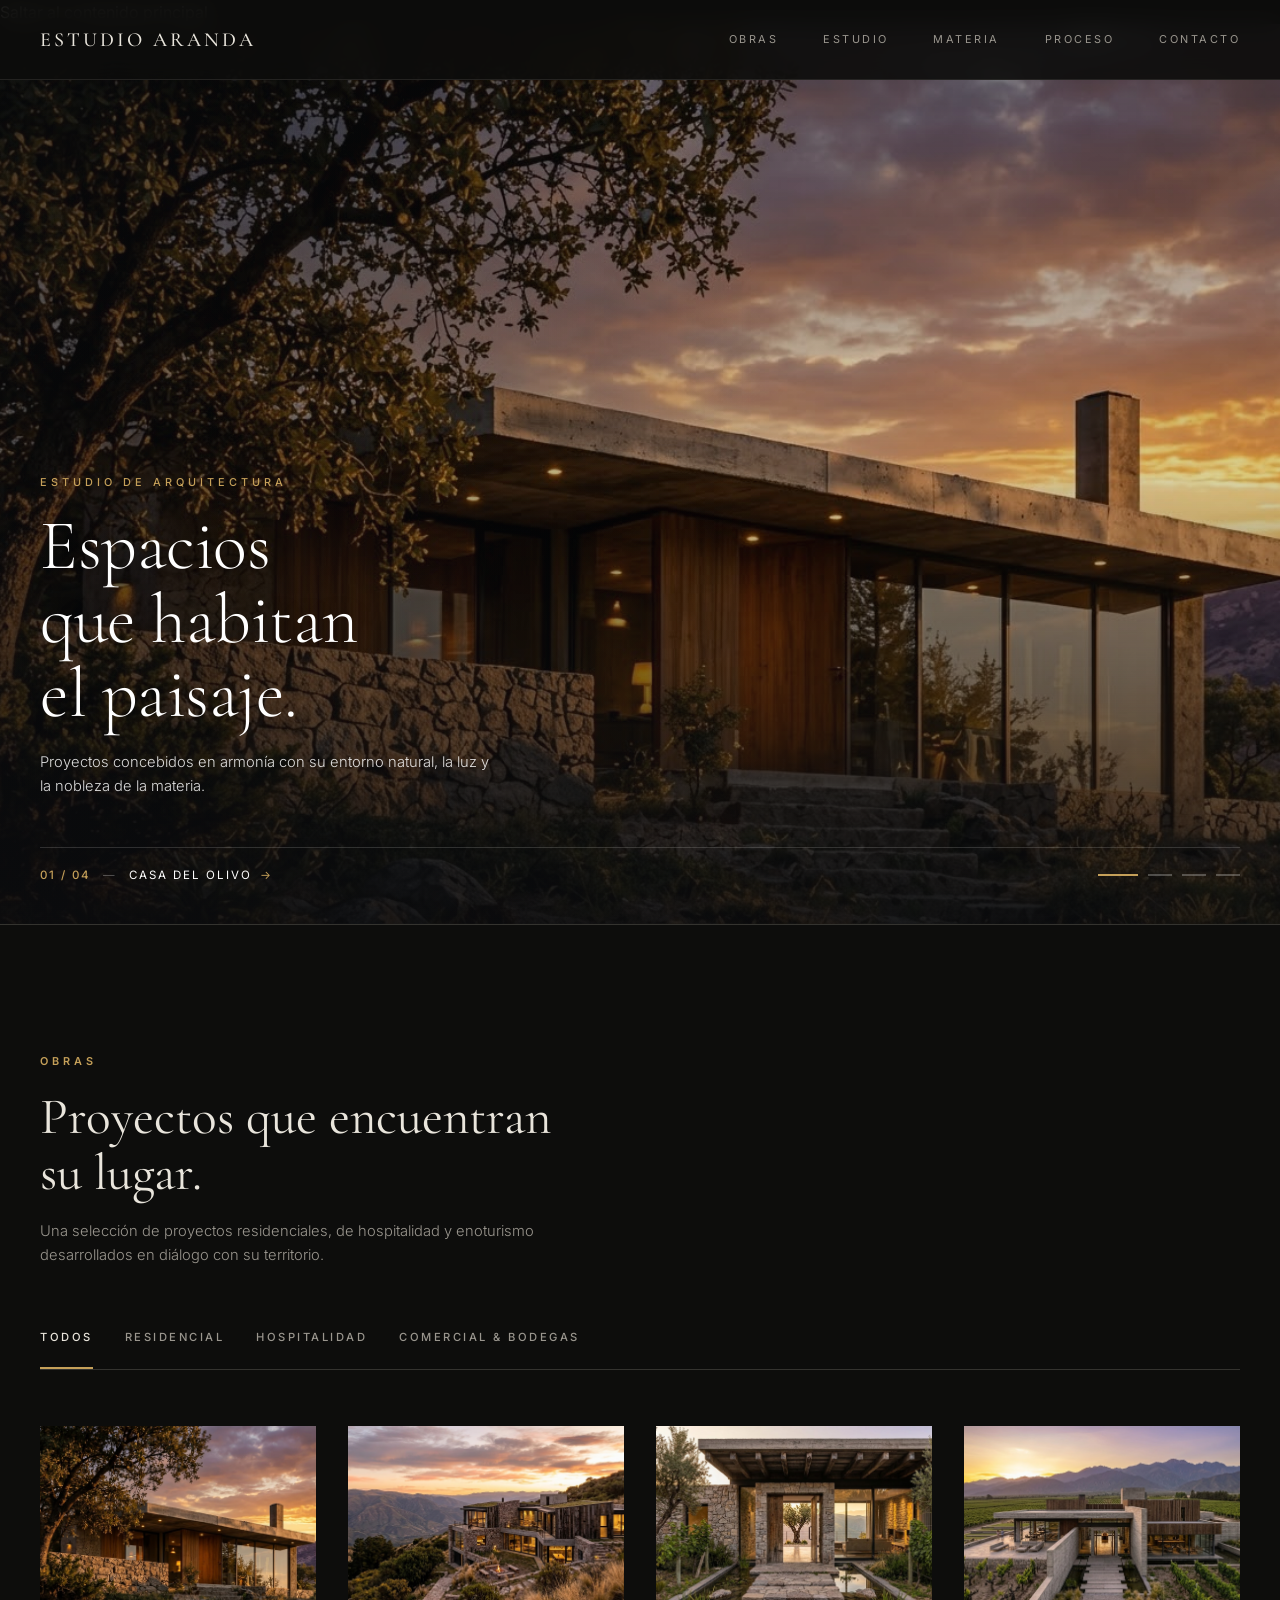
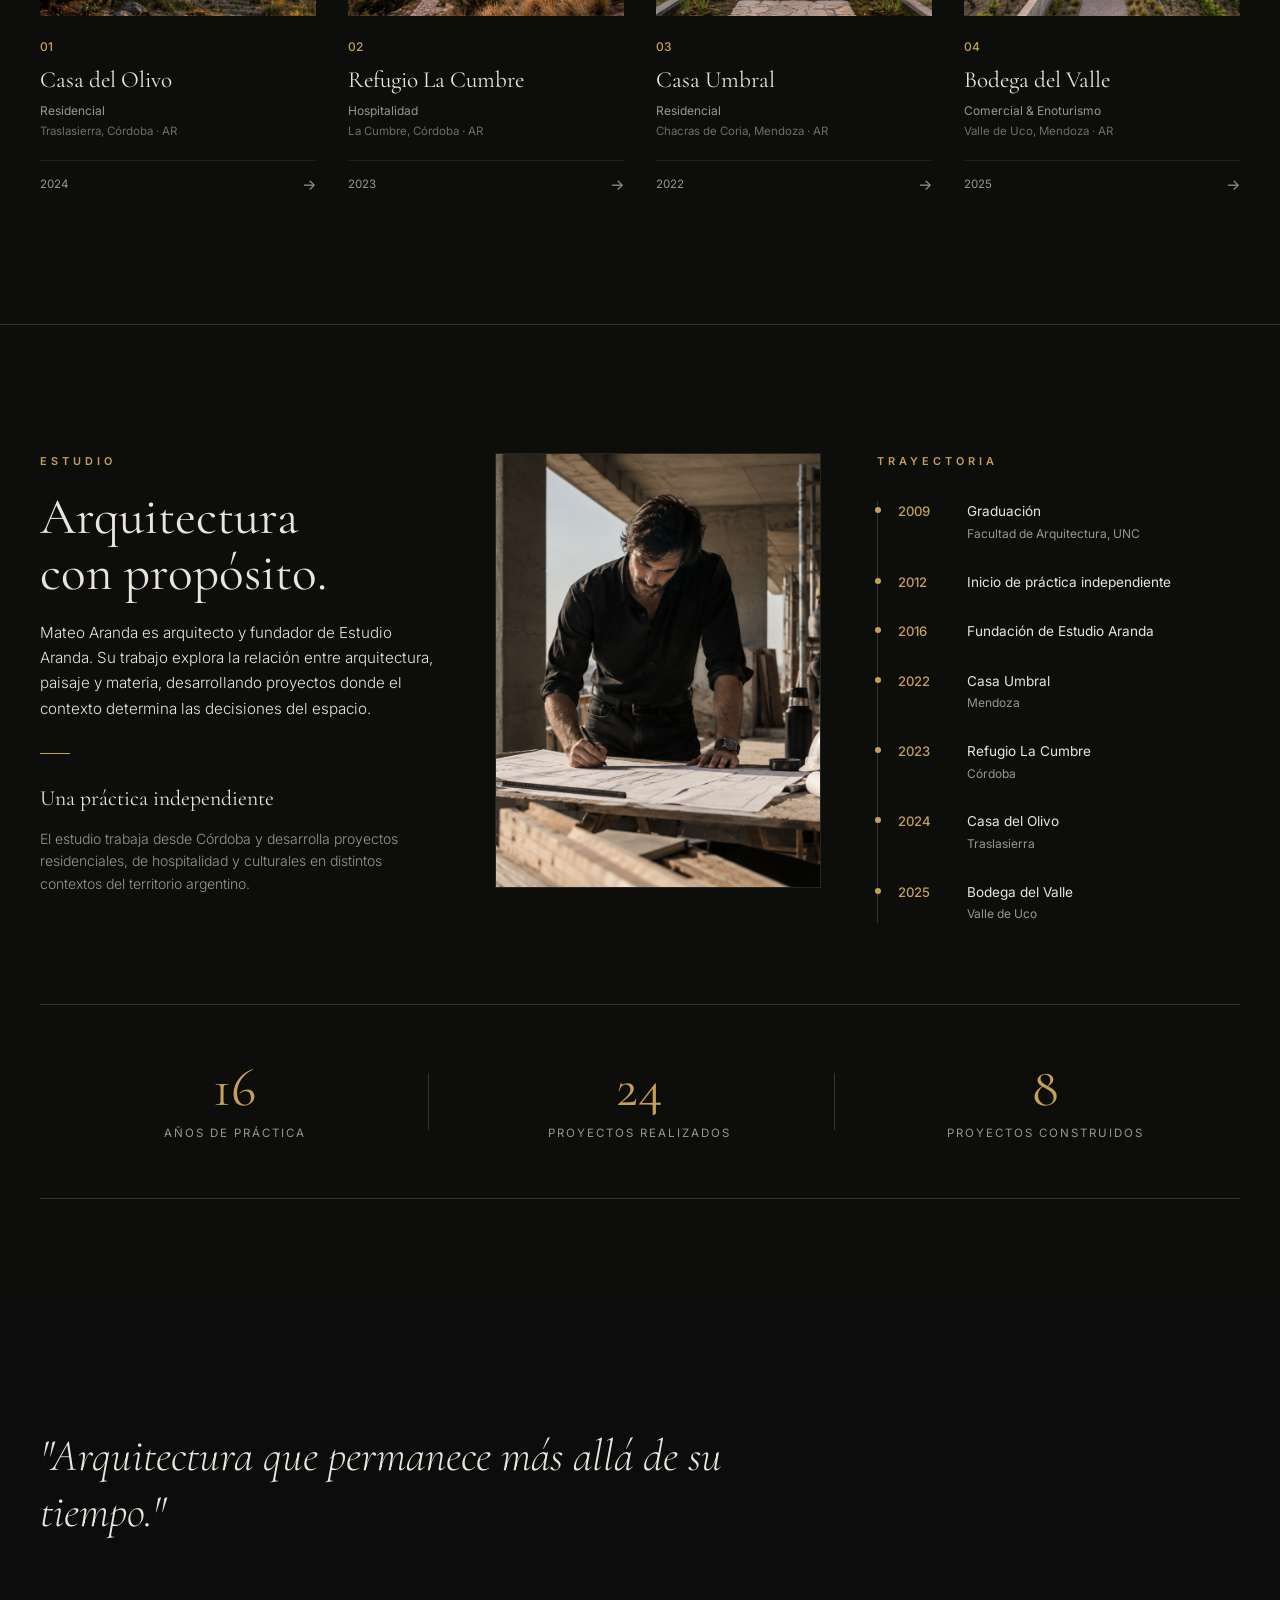
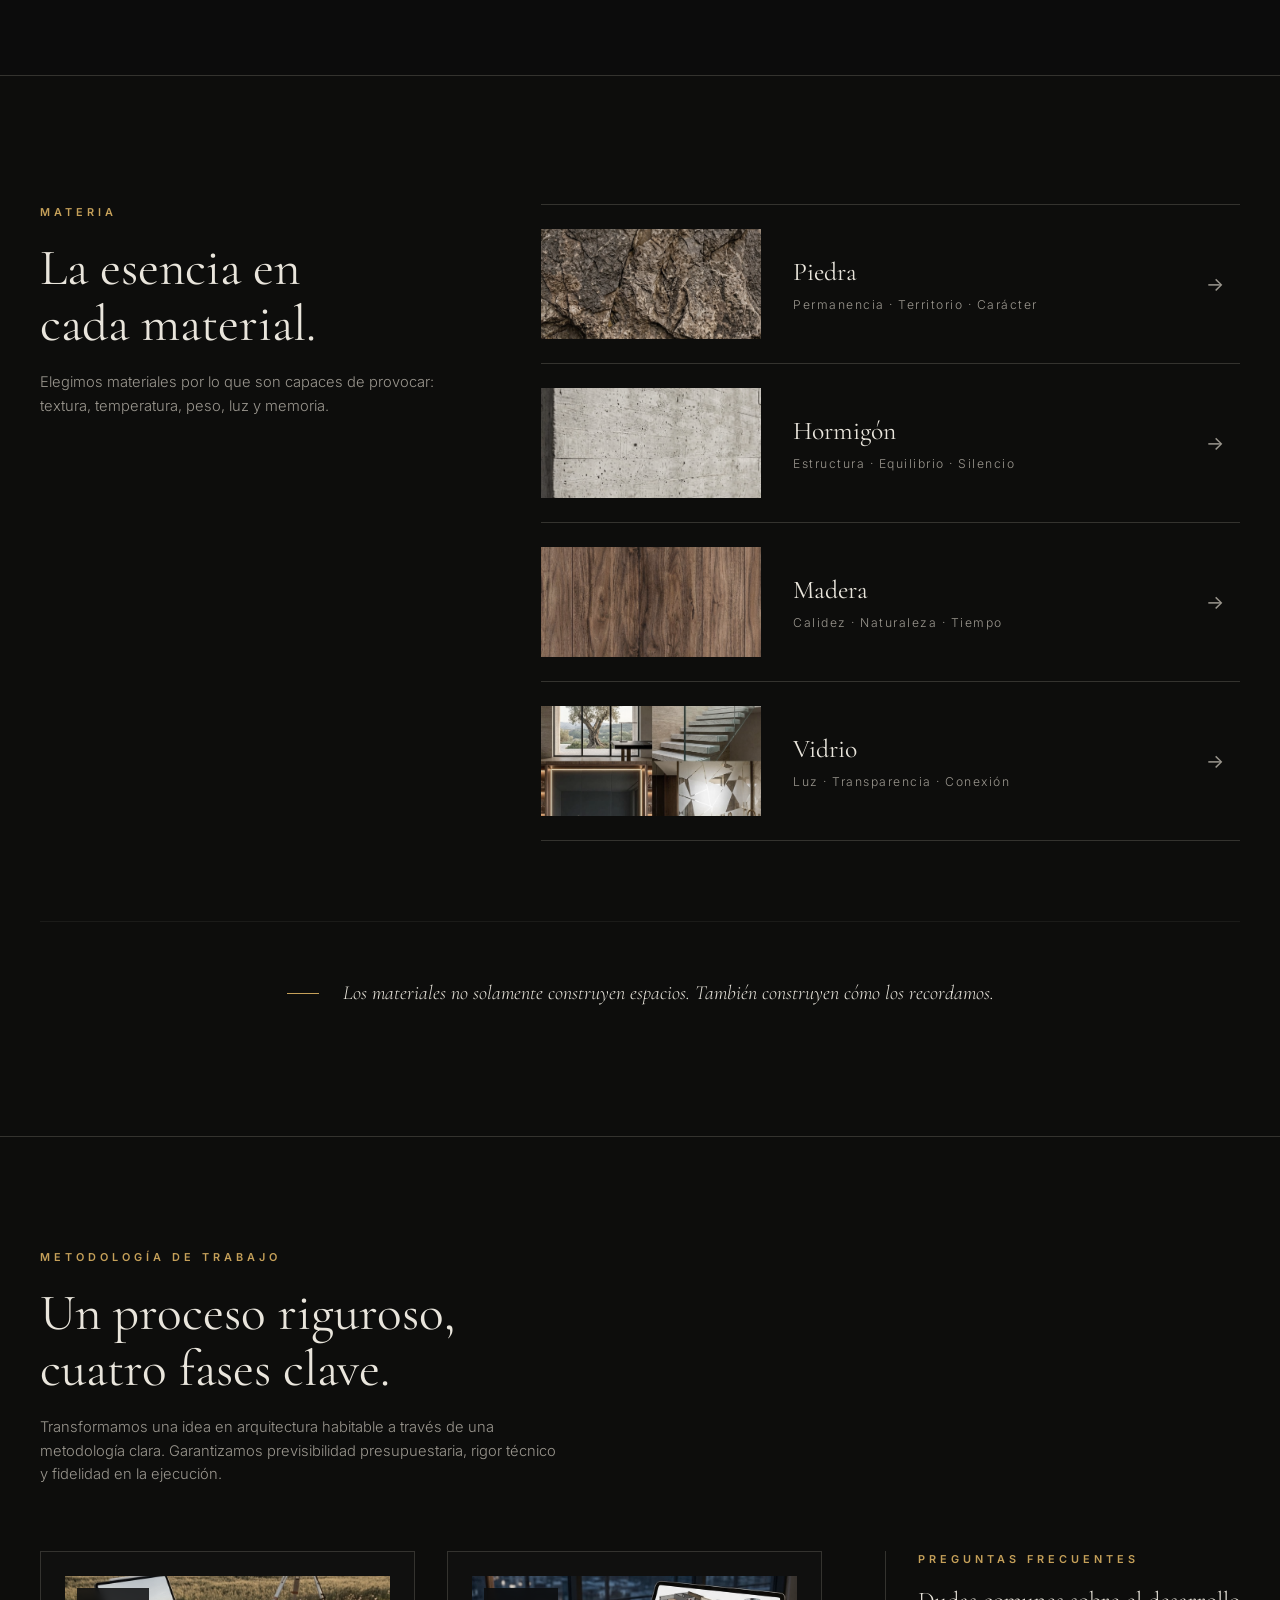
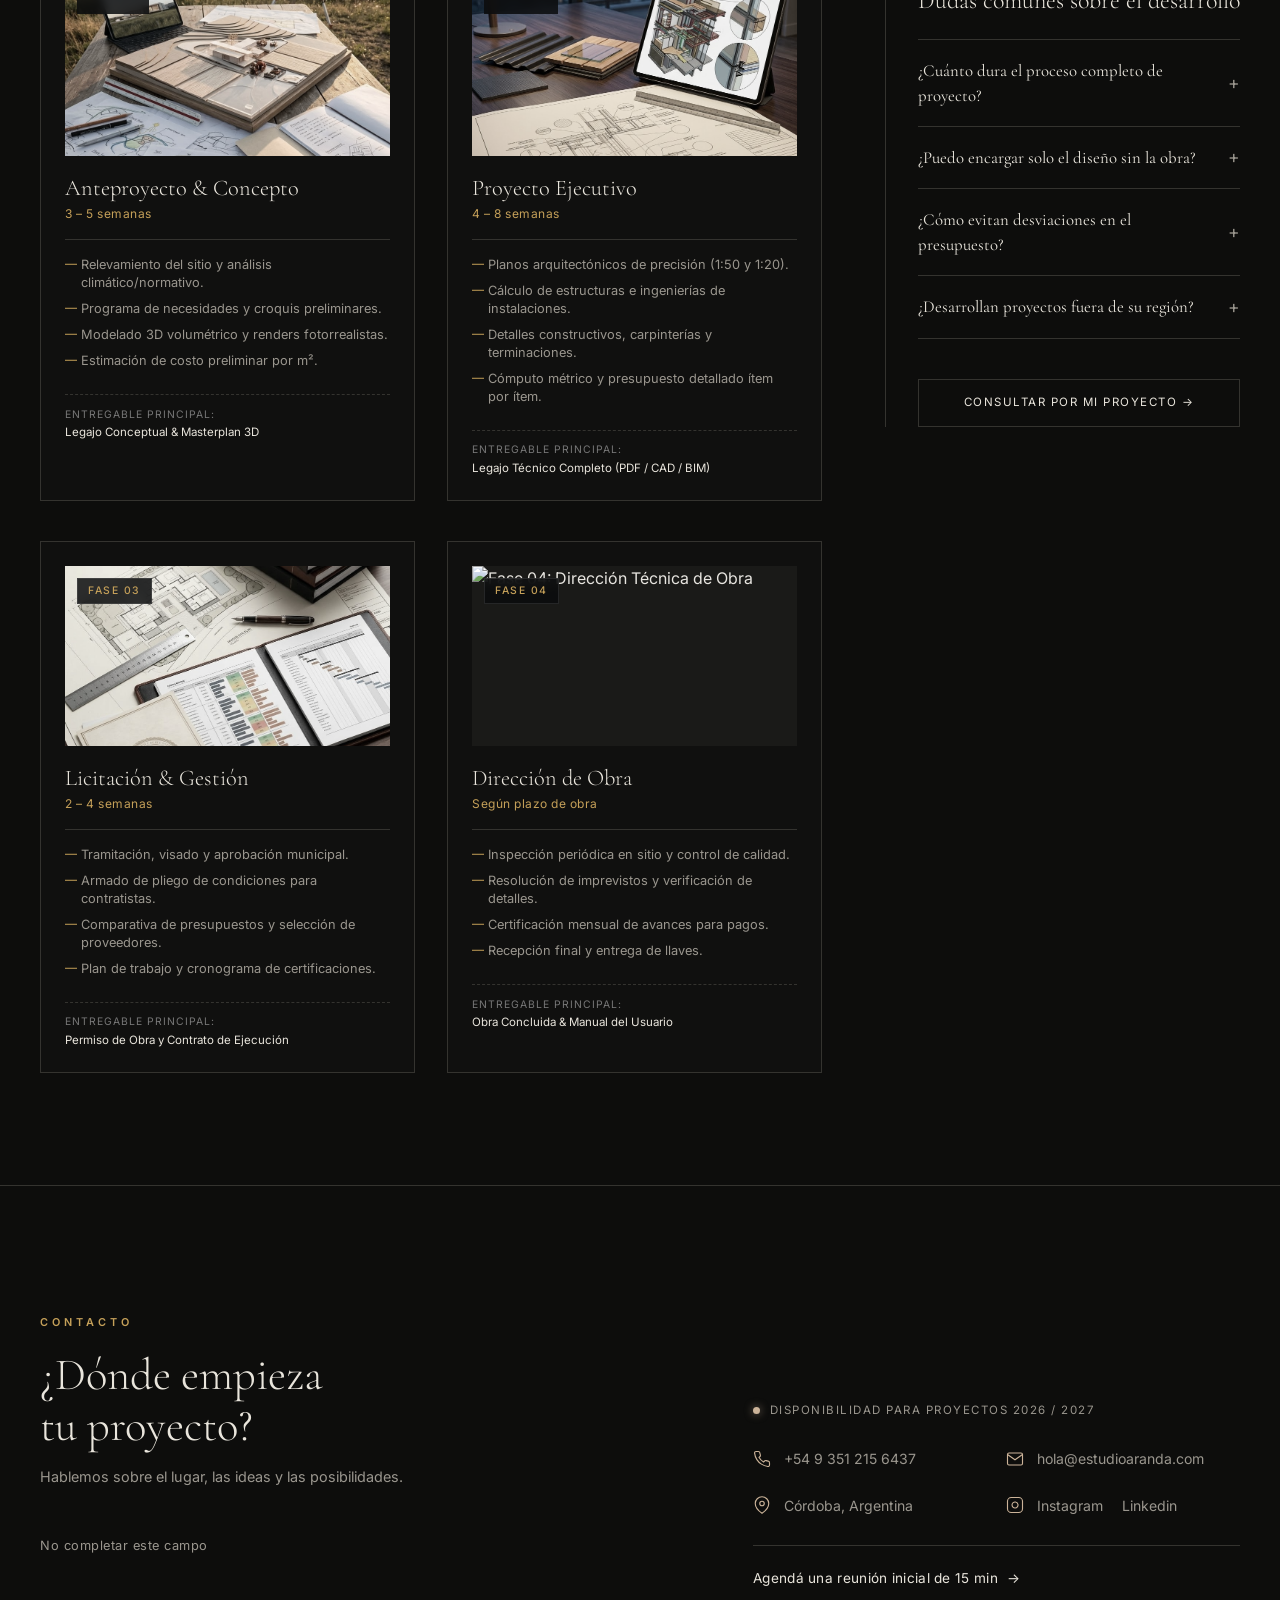
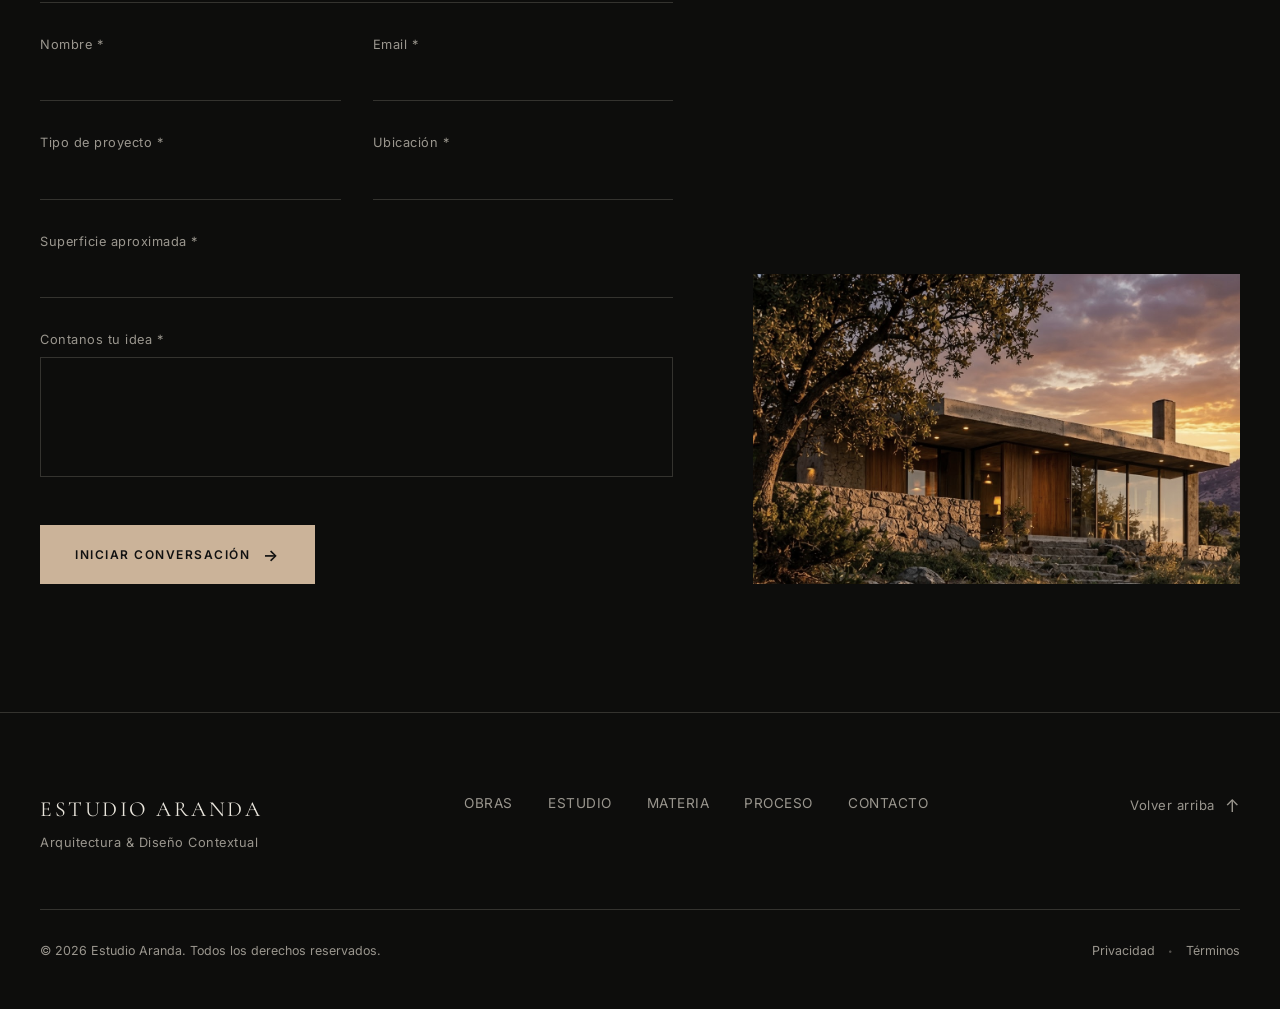
==== index.html @ 6d61b5f0 "Mejora completa y paginas nuevas" ====
<!DOCTYPE html>
<html lang="es-AR">
<head>
  <meta charset="UTF-8">
  <meta name="viewport" content="width=device-width, initial-scale=1.0, viewport-fit=cover">
  <meta name="description" content="Estudio Aranda es un estudio de arquitectura de Córdoba, Argentina, especializado en proyectos residenciales, hospitalidad y enoturismo integrados al paisaje, la luz y la materia.">
  <meta name="robots" content="index, follow, max-image-preview:large, max-snippet:-1, max-video-preview:-1">
  <meta name="author" content="Estudio Aranda">
  <meta name="theme-color" content="#0D0D0C">
  <meta name="referrer" content="strict-origin-when-cross-origin">
  <link rel="canonical" href="https://arquitectoaranda.netlify.app/">

  <title>Estudio Aranda | Arquitectura en Córdoba, Argentina</title>

  <meta property="og:type" content="website">
  <meta property="og:locale" content="es_AR">
  <meta property="og:site_name" content="Estudio Aranda">
  <meta property="og:title" content="Estudio Aranda | Arquitectura en Córdoba, Argentina">
  <meta property="og:description" content="Arquitectura residencial, hospitalidad y enoturismo en diálogo con el paisaje, la luz y la materia.">
  <meta property="og:url" content="https://arquitectoaranda.netlify.app/">
  <meta property="og:image" content="https://arquitectoaranda.netlify.app/img/casa%20olivo/casa%20del%20olivo.jpg">
  <meta property="og:image:alt" content="Casa del Olivo, proyecto residencial de Estudio Aranda en Traslasierra, Córdoba">

  <meta name="twitter:card" content="summary_large_image">
  <meta name="twitter:title" content="Estudio Aranda | Arquitectura en Córdoba, Argentina">
  <meta name="twitter:description" content="Arquitectura residencial, hospitalidad y enoturismo en diálogo con el paisaje, la luz y la materia.">
  <meta name="twitter:image" content="https://arquitectoaranda.netlify.app/img/casa%20olivo/casa%20del%20olivo.jpg">

  <link rel="icon" href="data:image/svg+xml,%3Csvg xmlns='http://www.w3.org/2000/svg' viewBox='0 0 100 100'%3E%3Crect width='100' height='100' fill='%230D0D0C'/%3E%3Ctext x='50' y='67' text-anchor='middle' font-family='Georgia,serif' font-size='52' fill='%23E9E5DC'%3EA%3C/text%3E%3C/svg%3E">
  
  <link rel="preload" as="image" href="img/casa%20olivo/casa%20del%20olivo.jpg" fetchpriority="high">

  <link rel="preconnect" href="https://images.unsplash.com">

  <!-- Google Fonts -->
  <link rel="preconnect" href="https://fonts.googleapis.com">
  <link rel="preconnect" href="https://fonts.gstatic.com" crossorigin>
  <link href="https://fonts.googleapis.com/css2?family=Cormorant+Garamond:ital,wght@0,300;0,400;0,500;0,600;1,400&family=Inter:wght@300;400;500;600&display=swap" rel="stylesheet">
  
  <!-- Estilos CSS -->
  <link rel="stylesheet" href="style.css">

  <script type="application/ld+json">
  {
    "@context": "https://schema.org",
    "@type": "ProfessionalService",
    "name": "Estudio Aranda",
    "url": "https://arquitectoaranda.netlify.app/",
    "description": "Estudio de arquitectura de Córdoba, Argentina, especializado en proyectos residenciales, hospitalidad y enoturismo en diálogo con el paisaje.",
    "telephone": "+54 9 351 215 6437",
    "email": "hola@estudioaranda.com",
    "address": {"@type": "PostalAddress", "addressLocality": "Córdoba", "addressCountry": "AR"},
    "founder": {"@type": "Person", "name": "Mateo Aranda", "jobTitle": "Arquitecto"},
    "sameAs": ["https://instagram.com", "https://linkedin.com"]
  }
  </script>
</head>
<body>
  <a class="skip-link" href="#contenido-principal">Saltar al contenido principal</a>

  <!-- Overlay / Telón para cerrar al hacer clic afuera -->
  <div class="nav-overlay" id="nav-overlay" aria-hidden="true"></div>

  <!-- ==========================================
       1. HEADER / NAVBAR PRINCIPAL
  =========================================== -->
  <header class="header">
    <div class="container header-container">
      
      <!-- Marca / Logo -->
      <a href="index.html" class="brand-logo" aria-label="Estudio Aranda - Inicio">
        <span class="logo-title">ESTUDIO ARANDA</span>
      </a>

      <!-- Navegación Principal (Desktop y Mobile) -->
      <nav class="nav-menu" id="nav-menu" aria-label="Navegación principal">
        <a href="#obras" class="nav-link">OBRAS</a>
        <a href="#estudio" class="nav-link">ESTUDIO</a>
        <a href="#materia" class="nav-link">MATERIA</a>
        <a href="#proceso" class="nav-link">PROCESO</a>
        <a href="#contacto" class="nav-link">CONTACTO</a>
      </nav>

      <!-- Botón Hamburguesa Animado -->
      <button type="button" class="mobile-toggle" id="mobile-toggle" aria-label="Abrir menú de navegación" aria-controls="nav-menu" aria-expanded="false">
        <span class="hamburger-line"></span>
        <span class="hamburger-line"></span>
      </button>

    </div>
  </header>

  <main id="contenido-principal">
  <!-- ==========================================
       2. HERO SECTION (EDITORIAL FULLSCREEN)
  =========================================== -->
  <section class="hero" id="hero" aria-labelledby="hero-title">
    <!-- Slider de Imágenes de Fondo -->
    <div class="hero-slides">
      <div class="hero-slide active" role="img" aria-label="Casa del Olivo, proyecto residencial en Traslasierra, Córdoba" style="background-image: url('img/casa olivo/casa del olivo.jpg');" data-project="CASA DEL OLIVO" data-num="01 / 04" data-link="casa-del-olivo.html"></div>
      <div class="hero-slide" role="img" aria-label="Refugio La Cumbre, proyecto de hospitalidad en Córdoba" style="background-image: url('img/refugio la cumbre.jpg');" data-project="REFUGIO LA CUMBRE" data-num="02 / 04" data-link="refugio-la-cumbre.html"></div>
      <div class="hero-slide" role="img" aria-label="Casa Umbral, proyecto residencial en Mendoza" style="background-image: url('img/casa umbral.jpg');" data-project="CASA UMBRAL" data-num="03 / 04" data-link="casa-umbral.html"></div>
      <div class="hero-slide" role="img" aria-label="Bodega del Valle, proyecto de enoturismo en Valle de Uco, Mendoza" style="background-image: url('img/bodega del valle.jpg');" data-project="BODEGA DEL VALLE" data-num="04 / 04" data-link="bodega-del-valle.html"></div>
    </div>

    <!-- Overlay gradiente cinematográfico -->
    <div class="hero-bg-overlay"></div>
    
    <div class="container hero-container">
      <!-- Bloque Central: Titular y Descripción -->
      <div class="hero-content">
        <span class="hero-tag">ESTUDIO DE ARQUITECTURA</span>
        
        <h1 class="hero-title" id="hero-title">
          Espacios<br>
          que habitan<br>
          el paisaje.
        </h1>
        
        <p class="hero-description">
          Proyectos concebidos en armonía con su entorno natural, la luz y la nobleza de la materia.
        </p>
      </div>

      <!-- Pie del Hero: Ficha viva del proyecto en pantalla + Indicadores -->
      <div class="hero-footer">
        <div class="hero-project-info" aria-live="polite">
          <span class="hero-project-counter" id="hero-slide-num">01 / 04</span>
          <span class="hero-project-divider">&mdash;</span>
          <a href="casa-del-olivo.html" class="hero-project-title" id="hero-slide-name">
            <span>CASA DEL OLIVO</span>
            <span class="hero-project-arrow">&rarr;</span>
          </a>
        </div>

        <!-- Indicadores interactivos (Puntos navegables) -->
        <div class="hero-dots" id="hero-dots">
          <button type="button" class="hero-dot active" aria-label="Ver proyecto 1" aria-pressed="true"></button>
          <button type="button" class="hero-dot" aria-label="Ver proyecto 2" aria-pressed="false"></button>
          <button type="button" class="hero-dot" aria-label="Ver proyecto 3" aria-pressed="false"></button>
          <button type="button" class="hero-dot" aria-label="Ver proyecto 4" aria-pressed="false"></button>
        </div>
      </div>
    </div>
  </section>

  <!-- ==========================================
       3. SECCIÓN OBRAS / PORTFOLIO
  =========================================== -->
  <section class="obras" id="obras" aria-labelledby="obras-title">
    <div class="container">
      
      <!-- Cabecera de la Sección -->
      <div class="obras-header reveal">
        <span class="section-tag">OBRAS</span>
        <h2 class="section-title" id="obras-title">
          Proyectos que encuentran<br>
          su lugar.
        </h2>
        <p class="section-desc">
          Una selección de proyectos residenciales, de hospitalidad y enoturismo desarrollados en diálogo con su territorio.
        </p>
      </div>

      <!-- Barra de Filtros Interactiva -->
      <div class="obras-filters reveal delay-1" role="group" aria-label="Filtrar proyectos por categoría">
        <button class="filter-btn active" data-filter="all">TODOS</button>
        <button class="filter-btn" data-filter="residencial">RESIDENCIAL</button>
        <button class="filter-btn" data-filter="hospitalidad">HOSPITALIDAD</button>
        <button class="filter-btn" data-filter="comercial">COMERCIAL & BODEGAS</button>
      </div>

      <!-- Grilla de Tarjetas de Proyectos -->
      <div class="obras-grid" id="obras-grid">
        
        <!-- Proyecto 01 -->
        <article class="obra-card reveal" data-category="residencial">
          <a href="casa-del-olivo.html" class="obra-card-inner" aria-label="Ver proyecto Casa del Olivo">
            <div class="obra-img-wrapper">
              <img src="img/casa olivo/casa del olivo.jpg" alt="Casa del Olivo, vivienda unifamiliar en Traslasierra, Córdoba" class="obra-img" loading="lazy" decoding="async">
            </div>
            <div class="obra-content">
              <span class="obra-num">01</span>
              <h3 class="obra-title">Casa del Olivo</h3>
              <p class="obra-type">Residencial</p>
              <p class="obra-location">Traslasierra, Córdoba · AR</p>
              <div class="obra-footer">
                <span class="obra-year">2024</span>
                <span class="obra-arrow">&rarr;</span>
              </div>
            </div>
          </a>
        </article>

        <!-- Proyecto 02 -->
        <article class="obra-card reveal delay-1" data-category="hospitalidad">
          <a href="refugio-la-cumbre.html" class="obra-card-inner" aria-label="Ver proyecto Refugio La Cumbre">
            <div class="obra-img-wrapper">
              <img src="img/refugio la cumbre.jpg" alt="Refugio La Cumbre, proyecto de hospitalidad en Córdoba" class="obra-img" loading="lazy" decoding="async">
            </div>
            <div class="obra-content">
              <span class="obra-num">02</span>
              <h3 class="obra-title">Refugio La Cumbre</h3>
              <p class="obra-type">Hospitalidad</p>
              <p class="obra-location">La Cumbre, Córdoba · AR</p>
              <div class="obra-footer">
                <span class="obra-year">2023</span>
                <span class="obra-arrow">&rarr;</span>
              </div>
            </div>
          </a>
        </article>

        <!-- Proyecto 03 -->
        <article class="obra-card reveal delay-2" data-category="residencial">
          <a href="casa-umbral.html" class="obra-card-inner" aria-label="Ver proyecto Casa Umbral">
            <div class="obra-img-wrapper">
              <img src="img/casa umbral.jpg" alt="Casa Umbral, vivienda residencial en Chacras de Coria, Mendoza" class="obra-img" loading="lazy" decoding="async">
            </div>
            <div class="obra-content">
              <span class="obra-num">03</span>
              <h3 class="obra-title">Casa Umbral</h3>
              <p class="obra-type">Residencial</p>
              <p class="obra-location">Chacras de Coria, Mendoza · AR</p>
              <div class="obra-footer">
                <span class="obra-year">2022</span>
                <span class="obra-arrow">&rarr;</span>
              </div>
            </div>
          </a>
        </article>

        <!-- Proyecto 04 -->
        <article class="obra-card reveal delay-3" data-category="comercial">
          <a href="bodega-del-valle.html" class="obra-card-inner" aria-label="Ver proyecto Bodega del Valle">
            <div class="obra-img-wrapper">
              <img src="img/bodega del valle.jpg" alt="Bodega del Valle, proyecto de enoturismo en Valle de Uco, Mendoza" class="obra-img" loading="lazy" decoding="async">
            </div>
            <div class="obra-content">
              <span class="obra-num">04</span>
              <h3 class="obra-title">Bodega del Valle</h3>
              <p class="obra-type">Comercial & Enoturismo</p>
              <p class="obra-location">Valle de Uco, Mendoza · AR</p>
              <div class="obra-footer">
                <span class="obra-year">2025</span>
                <span class="obra-arrow">&rarr;</span>
              </div>
            </div>
          </a>
        </article>

      </div>
    </div>
  </section>
  <!-- ==========================================
       4. SECCIÓN ESTUDIO / TRAYECTORIA
  =========================================== -->
  <section class="estudio" id="estudio" aria-labelledby="estudio-title">
    <div class="container">
      
      <!-- Bloque Principal 3 Columnas (Texto - Retrato - Trayectoria) -->
      <div class="estudio-grid reveal">
        
        <!-- Columna 1: Filosofía y Manifiesto -->
        <div class="estudio-col-text">
          <span class="section-tag">ESTUDIO</span>
          <h2 class="section-title" id="estudio-title">
            Arquitectura<br>
            con propósito.
          </h2>
          
          <p class="estudio-lead">
            Mateo Aranda es arquitecto y fundador de Estudio Aranda. Su trabajo explora la relación entre arquitectura, paisaje y materia, desarrollando proyectos donde el contexto determina las decisiones del espacio.
          </p>

          <div class="estudio-divider"></div>

          <h3 class="estudio-subtitle">Una práctica independiente</h3>
          <p class="estudio-desc">
            El estudio trabaja desde Córdoba y desarrolla proyectos residenciales, de hospitalidad y culturales en distintos contextos del territorio argentino.
          </p>
        </div>

        <!-- Columna 2: Retrato Editorial del Arquitecto -->
        <div class="estudio-col-portrait">
          <div class="portrait-wrapper">
            <img src="img/mateo aranda.png" alt="Mateo Aranda - Arquitecto Fundador" class="portrait-img" loading="lazy">
          </div>
        </div>

        <!-- Columna 3: Línea de Tiempo / Trayectoria -->
        <div class="estudio-col-timeline">
          <span class="timeline-tag">TRAYECTORIA</span>
          
          <ul class="timeline-list">
            <li class="timeline-item">
              <span class="timeline-year">2009</span>
              <div class="timeline-content">
                <strong>Graduación</strong>
                <p>Facultad de Arquitectura, UNC</p>
              </div>
            </li>
            <li class="timeline-item">
              <span class="timeline-year">2012</span>
              <div class="timeline-content">
                <strong>Inicio de práctica independiente</strong>
              </div>
            </li>
            <li class="timeline-item">
              <span class="timeline-year">2016</span>
              <div class="timeline-content">
                <strong>Fundación de Estudio Aranda</strong>
              </div>
            </li>
            <li class="timeline-item">
              <span class="timeline-year">2022</span>
              <div class="timeline-content">
                <strong>Casa Umbral</strong>
                <p>Mendoza</p>
              </div>
            </li>
            <li class="timeline-item">
              <span class="timeline-year">2023</span>
              <div class="timeline-content">
                <strong>Refugio La Cumbre</strong>
                <p>Córdoba</p>
              </div>
            </li>
            <li class="timeline-item">
              <span class="timeline-year">2024</span>
              <div class="timeline-content">
                <strong>Casa del Olivo</strong>
                <p>Traslasierra</p>
              </div>
            </li>
            <li class="timeline-item">
              <span class="timeline-year">2025</span>
              <div class="timeline-content">
                <strong>Bodega del Valle</strong>
                <p>Valle de Uco</p>
              </div>
            </li>
          </ul>
        </div>

      </div>

      <!-- Franja de Métricas / Logros -->
      <div class="estudio-metrics reveal delay-1">
        <div class="metric-item">
          <span class="metric-num">16</span>
          <span class="metric-label">Años de práctica</span>
        </div>
        <div class="metric-item">
          <span class="metric-num">24</span>
          <span class="metric-label">Proyectos realizados</span>
        </div>
        <div class="metric-item">
          <span class="metric-num">8</span>
          <span class="metric-label">Proyectos construidos</span>
        </div>
      </div>

    </div>

    <!-- Banner Panorámico / Frise Cinematográfico con Cita -->
    <div class="estudio-quote-banner">
      <div class="quote-overlay"></div>
      <div class="container quote-container reveal">
        <blockquote class="quote-text">
          "Arquitectura que permanece más allá de su tiempo."
        </blockquote>
      </div>
    </div>
  </section>
  <!-- ==========================================
       5. SECCIÓN MATERIA
  =========================================== -->
  <section class="materia" id="materia" aria-labelledby="materia-title">
    <div class="container">
      
      <div class="materia-grid reveal">
        
        <!-- Columna Izquierda: Encabezado Fijo/Editorial -->
        <div class="materia-header">
          <span class="section-tag">MATERIA</span>
          <h2 class="section-title" id="materia-title">
            La esencia en<br>
            cada material.
          </h2>
          <p class="section-desc">
            Elegimos materiales por lo que son capaces de provocar: textura, temperatura, peso, luz y memoria.
          </p>
        </div>

        <!-- Columna Derecha: Lista de Materiales -->
        <div class="materia-list">
          
          <!-- Material 01: Piedra -->
          <div class="materia-item reveal">
            <div class="materia-img-wrapper">
              <img src="img/material/piedra.jpg" alt="Textura y materialidad de piedra en arquitectura" class="materia-img" loading="lazy" decoding="async">
            </div>
            <div class="materia-info">
              <div class="materia-text">
                <h3 class="materia-name">Piedra</h3>
                <p class="materia-keywords">Permanencia · Territorio · Carácter</p>
              </div>
              <span class="materia-arrow">&rarr;</span>
            </div>
          </div>

          <!-- Material 02: Hormigón -->
          <div class="materia-item reveal delay-1">
            <div class="materia-img-wrapper">
              <img src="img/material/hormigon.jpg" alt="Textura y materialidad de hormigón en arquitectura" class="materia-img" loading="lazy" decoding="async">
            </div>
            <div class="materia-info">
              <div class="materia-text">
                <h3 class="materia-name">Hormigón</h3>
                <p class="materia-keywords">Estructura · Equilibrio · Silencio</p>
              </div>
              <span class="materia-arrow">&rarr;</span>
            </div>
          </div>

          <!-- Material 03: Madera -->
          <div class="materia-item reveal delay-2">
            <div class="materia-img-wrapper">
              <img src="img/material/madera.jpg" alt="Textura y materialidad de madera en arquitectura" class="materia-img" loading="lazy" decoding="async">
            </div>
            <div class="materia-info">
              <div class="materia-text">
                <h3 class="materia-name">Madera</h3>
                <p class="materia-keywords">Calidez · Naturaleza · Tiempo</p>
              </div>
              <span class="materia-arrow">&rarr;</span>
            </div>
          </div>

          <!-- Material 04: Vidrio -->
          <div class="materia-item reveal delay-3">
            <div class="materia-img-wrapper">
              <img src="img/material/vidrio.jpg" alt="Textura y materialidad de vidrio en arquitectura" class="materia-img" loading="lazy" decoding="async">
            </div>
            <div class="materia-info">
              <div class="materia-text">
                <h3 class="materia-name">Vidrio</h3>
                <p class="materia-keywords">Luz · Transparencia · Conexión</p>
              </div>
              <span class="materia-arrow">&rarr;</span>
            </div>
          </div>

        </div>

      </div>

      <!-- Cita de Cierre de Sección -->
      <div class="materia-quote-block reveal">
        <span class="quote-line"></span>
        <p class="materia-quote-text">
          Los materiales no solamente construyen espacios. También construyen cómo los recordamos.
        </p>
      </div>

    </div>
  </section>
  <!-- ==========================================
       6. SECCIÓN PROCESO & PREGUNTAS FRECUENTES
  =========================================== -->
  <section class="proceso" id="proceso" aria-labelledby="proceso-title">
    <div class="container">
      
      <!-- Encabezado de Sección -->
      <div class="proceso-header reveal">
        <span class="section-tag">METODOLOGÍA DE TRABAJO</span>
        <h2 class="section-title" id="proceso-title">
          Un proceso riguroso,<br>
          cuatro fases clave.
        </h2>
        <p class="section-desc">
          Transformamos una idea en arquitectura habitable a través de una metodología clara. Garantizamos previsibilidad presupuestaria, rigor técnico y fidelidad en la ejecución.
        </p>
      </div>

      <!-- Grid Principal: Etapas (Izquierda) + Preguntas Frecuentes (Derecha) -->
      <div class="proceso-layout reveal delay-1">
        
        <!-- Grid de 4 Etapas (Organizadas en 2x2 para mayor jerarquía) -->
        <div class="etapas-grid">
          
          <!-- FASE 01 -->
          <div class="etapa-card reveal">
            <div class="etapa-img-wrapper">
              <img src="img/proceso/01.jpg" alt="Fase 01: Anteproyecto & Concepto" class="etapa-img" loading="lazy">
              <span class="etapa-badge">FASE 01</span>
            </div>
            <div class="etapa-body">
              <h3 class="etapa-title">Anteproyecto & Concepto</h3>
              <span class="etapa-duracion">3 – 5 semanas</span>
              <ul class="etapa-list">
                <li>Relevamiento del sitio y análisis climático/normativo.</li>
                <li>Programa de necesidades y croquis preliminares.</li>
                <li>Modelado 3D volumétrico y renders fotorrealistas.</li>
                <li>Estimación de costo preliminar por m².</li>
              </ul>
              <div class="etapa-entregable">
                <span class="entregable-label">ENTREGABLE PRINCIPAL:</span>
                <span class="entregable-val">Legajo Conceptual & Masterplan 3D</span>
              </div>
            </div>
          </div>

          <!-- FASE 02 -->
          <div class="etapa-card reveal delay-1">
            <div class="etapa-img-wrapper">
              <img src="img/proceso/02.jpg" alt="Fase 02: Proyecto Ejecutivo" class="etapa-img" loading="lazy">
              <span class="etapa-badge">FASE 02</span>
            </div>
            <div class="etapa-body">
              <h3 class="etapa-title">Proyecto Ejecutivo</h3>
              <span class="etapa-duracion">4 – 8 semanas</span>
              <ul class="etapa-list">
                <li>Planos arquitectónicos de precisión (1:50 y 1:20).</li>
                <li>Cálculo de estructuras e ingenierías de instalaciones.</li>
                <li>Detalles constructivos, carpinterías y terminaciones.</li>
                <li>Cómputo métrico y presupuesto detallado ítem por ítem.</li>
              </ul>
              <div class="etapa-entregable">
                <span class="entregable-label">ENTREGABLE PRINCIPAL:</span>
                <span class="entregable-val">Legajo Técnico Completo (PDF / CAD / BIM)</span>
              </div>
            </div>
          </div>

          <!-- FASE 03 -->
          <div class="etapa-card reveal delay-2">
            <div class="etapa-img-wrapper">
              <img src="img/proceso/03.jpg" alt="Fase 03: Licitación & Gestión" class="etapa-img" loading="lazy">
              <span class="etapa-badge">FASE 03</span>
            </div>
            <div class="etapa-body">
              <h3 class="etapa-title">Licitación & Gestión</h3>
              <span class="etapa-duracion">2 – 4 semanas</span>
              <ul class="etapa-list">
                <li>Tramitación, visado y aprobación municipal.</li>
                <li>Armado de pliego de condiciones para contratistas.</li>
                <li>Comparativa de presupuestos y selección de proveedores.</li>
                <li>Plan de trabajo y cronograma de certificaciones.</li>
              </ul>
              <div class="etapa-entregable">
                <span class="entregable-label">ENTREGABLE PRINCIPAL:</span>
                <span class="entregable-val">Permiso de Obra y Contrato de Ejecución</span>
              </div>
            </div>
          </div>

          <!-- FASE 04 -->
          <div class="etapa-card reveal delay-3">
            <div class="etapa-img-wrapper">
              <img src="https://images.unsplash.com/photo-1600566753376-12c8ab7fb75b?q=80&w=600&auto=format&fit=crop" alt="Fase 04: Dirección Técnica de Obra" class="etapa-img" loading="lazy">
              <span class="etapa-badge">FASE 04</span>
            </div>
            <div class="etapa-body">
              <h3 class="etapa-title">Dirección de Obra</h3>
              <span class="etapa-duracion">Según plazo de obra</span>
              <ul class="etapa-list">
                <li>Inspección periódica en sitio y control de calidad.</li>
                <li>Resolución de imprevistos y verificación de detalles.</li>
                <li>Certificación mensual de avances para pagos.</li>
                <li>Recepción final y entrega de llaves.</li>
              </ul>
              <div class="etapa-entregable">
                <span class="entregable-label">ENTREGABLE PRINCIPAL:</span>
                <span class="entregable-val">Obra Concluida & Manual del Usuario</span>
              </div>
            </div>
          </div>

        </div>

        <!-- Columna Preguntas Frecuentes (FAQ) -->
        <div class="faq-sidebar reveal delay-2">
          <span class="section-tag">PREGUNTAS FRECUENTES</span>
          <h3 class="faq-sidebar-title">Dudas comunes sobre el desarrollo</h3>
          
          <div class="faq-list">
            
            <details class="faq-item">
              <summary class="faq-question">
                <span>¿Cuánto dura el proceso completo de proyecto?</span>
                <span class="faq-icon">+</span>
              </summary>
              <div class="faq-answer">
                <p>El desarrollo proyectual (Fases 01 y 02) toma habitualmente entre 2 y 3 meses. Una vez aprobados los permisos, el tiempo de construcción dependerá de los metros cuadrados y la complejidad técnica.</p>
              </div>
            </details>

            <details class="faq-item">
              <summary class="faq-question">
                <span>¿Puedo encargar solo el diseño sin la obra?</span>
                <span class="faq-icon">+</span>
              </summary>
              <div class="faq-answer">
                <p>Sí. Entregamos un Legajo Técnico Ejecutivo optimizado para que cualquier empresa constructora pueda ejecutar el proyecto respetando cada especificación.</p>
              </div>
            </details>

            <details class="faq-item">
              <summary class="faq-question">
                <span>¿Cómo evitan desviaciones en el presupuesto?</span>
                <span class="faq-icon">+</span>
              </summary>
              <div class="faq-answer">
                <p>Mediante el Cómputo Métrico de la Fase 02. Definimos materiales, proveedores y cantidades exactas antes de colocar el primer ladrillo, reduciendo imprevistos al mínimo.</p>
              </div>
            </details>

            <details class="faq-item">
              <summary class="faq-question">
                <span>¿Desarrollan proyectos fuera de su región?</span>
                <span class="faq-icon">+</span>
              </summary>
              <div class="faq-answer">
                <p>Sí, trabajamos de forma remota en la etapa de diseño utilizando modelos BIM interactivos y coordinando la dirección con inspectores locales autorizados.</p>
              </div>
            </details>

          </div>

          <a href="#contacto" class="btn-faq">CONSULTAR POR MI PROYECTO &rarr;</a>
        </div>

      </div>

    </div>
  </section>

  <!-- ==========================================
       7. SECCIÓN CONTACTO
  =========================================== -->
  <section class="contacto" id="contacto" aria-labelledby="contacto-title">
    <div class="container">
      
      <div class="contacto-grid reveal">
        
        <!-- Columna Izquierda: Formulario -->
        <div class="contacto-form-wrapper">
          <span class="section-tag">CONTACTO</span>
          <h2 class="contacto-title" id="contacto-title">¿Dónde empieza<br>tu proyecto?</h2>
          <p class="contacto-desc">Hablemos sobre el lugar, las ideas y las posibilidades.</p>

          <form class="contacto-form" name="contacto-estudio-aranda" method="POST" action="/" data-netlify="true" netlify-honeypot="bot-field">
            <input type="hidden" name="form-name" value="contacto-estudio-aranda">
            <div class="form-group" hidden aria-hidden="true">
              <label for="bot-field">No completar este campo</label>
              <input type="text" id="bot-field" name="bot-field" tabindex="-1" autocomplete="off">
            </div>
            
            <div class="form-row">
              <div class="form-group">
                <label for="nombre">Nombre *</label>
                <input type="text" id="nombre" name="nombre" autocomplete="name" required placeholder="">
              </div>
              <div class="form-group">
                <label for="email">Email *</label>
                <input type="email" id="email" name="email" autocomplete="email" required placeholder="">
              </div>
            </div>

            <div class="form-row">
              <div class="form-group">
                <label for="tipo_proyecto">Tipo de proyecto *</label>
                <select id="tipo_proyecto" name="tipo_proyecto" required>
                  <option value="" disabled selected hidden></option>
                  <option value="residencial">Residencial</option>
                  <option value="comercial">Comercial</option>
                  <option value="paisajismo">Paisajismo / Intervención</option>
                  <option value="otro">Otro</option>
                </select>
              </div>
              <div class="form-group">
                <label for="ubicacion">Ubicación *</label>
                <select id="ubicacion" name="ubicacion" autocomplete="address-level2" required>
                  <option value="" disabled selected hidden></option>
                  <option value="cordoba">Córdoba</option>
                  <option value="buenos_aires">Buenos Aires</option>
                  <option value="otra_provincia">Otra provincia (Argentina)</option>
                  <option value="exterior">Exterior</option>
                </select>
              </div>
            </div>

            <div class="form-group">
              <label for="superficie">Superficie aproximada *</label>
              <input type="text" id="superficie" name="superficie" placeholder="" required>
            </div>

            <div class="form-group">
              <label for="idea">Contanos tu idea *</label>
              <textarea id="idea" name="idea" rows="4" required></textarea>
            </div>

            <button type="submit" class="btn-contacto">
              INICIAR CONVERSACIÓN <span>&rarr;</span>
            </button>

          </form>
        </div>

        <!-- Columna Derecha: Información de contacto + Mini Slider -->
        <div class="contacto-info-wrapper">
          
          <div class="contacto-info-card">
            
            <!-- Badge de Disponibilidad -->
            <div class="status-badge">
              <span class="status-dot"></span>
              <span class="status-text">DISPONIBILIDAD PARA PROYECTOS 2026 / 2027</span>
            </div>

            <!-- Grilla de 2 filas x 2 columnas -->
            <div class="contacto-directo">
              
              <!-- 1. Teléfono -->
              <div class="info-item">
                <svg class="info-icon" viewBox="0 0 24 24" fill="none" stroke="currentColor" stroke-width="1.5">
                  <path d="M22 16.92v3a2 2 0 0 1-2.18 2 19.79 19.79 0 0 1-8.63-3.07 19.5 19.5 0 0 1-6-6 19.79 19.79 0 0 1-3.07-8.67A2 2 0 0 1 4.11 2h3a2 2 0 0 1 2 1.72 12.84 12.84 0 0 0 .7 2.81 2 2 0 0 1-.45 2.11L8.09 9.91a16 16 0 0 0 6 6l1.27-1.27a2 2 0 0 1 2.11-.45 12.84 12.84 0 0 0 2.81.7A2 2 0 0 1 22 16.92z"/>
                </svg>
                <a href="tel:+5493512156437">+54 9 351 215 6437</a>
              </div>

              <!-- 2. Email -->
              <div class="info-item">
                <svg class="info-icon" viewBox="0 0 24 24" fill="none" stroke="currentColor" stroke-width="1.5">
                  <path d="M4 4h16c1.1 0 2 .9 2 2v12c0 1.1-.9 2-2 2H4c-1.1 0-2-.9-2-2V6c0-1.1.9-2 2-2z"/>
                  <polyline points="22,6 12,13 2,6"/>
                </svg>
                <a href="mailto:hola@estudioaranda.com">hola@estudioaranda.com</a>
              </div>

              <!-- 3. Ubicación -->
              <div class="info-item">
                <svg class="info-icon" viewBox="0 0 24 24" fill="none" stroke="currentColor" stroke-width="1.5">
                  <path d="M21 10c0 7-9 13-9 13s-9-6-9-13a9 9 0 0 1 18 0z"/>
                  <circle cx="12" cy="10" r="3"/>
                </svg>
                <span>Córdoba, Argentina</span>
              </div>

              <!-- 4. Redes Sociales -->
              <div class="info-item">
                <svg class="info-icon" viewBox="0 0 24 24" fill="none" stroke="currentColor" stroke-width="1.5">
                  <rect x="2" y="2" width="20" height="20" rx="5" ry="5"/>
                  <path d="M16 11.37A4 4 0 1 1 12.63 8 4 4 0 0 1 16 11.37z"/>
                  <line x1="17.5" y1="6.5" x2="17.51" y2="6.5"/>
                </svg>
                <div class="social-links">
                  <a href="https://instagram.com" target="_blank" rel="noopener noreferrer">Instagram</a>
                  <a href="https://linkedin.com" target="_blank" rel="noopener noreferrer">Linkedin</a>
                </div>
              </div>

            </div>

            <!-- Agenda llamada CTA -->
            <div class="llamada-cta">
              <a href="#contacto" class="link-llamada">Agendá una reunión inicial de 15 min <span>&rarr;</span></a>
            </div>

          </div>

          <!-- Mini Slider de Imágenes Limpias -->
          <div class="contacto-img-container contacto-slider">
            <div class="contacto-slide active" style="background-image: url('img/casa olivo/casa del olivo.jpg');"></div>
            <div class="contacto-slide" style="background-image: url('img/bodega del valle.jpg');"></div>
            <div class="contacto-slide" style="background-image: url('img/casa umbral.jpg');"></div>
            <div class="contacto-slide" style="background-image: url('img/refugio la cumbre.jpg');"></div>
          </div>

        </div>

      </div>

    </div>
  </section>

  <!-- ==========================================
       8. FOOTER FINAL (ACTUALIZADO)
  =========================================== -->
  <footer class="footer">
    <div class="container">
      
      <!-- Bloque Superior del Footer -->
      <div class="footer-top reveal">
        
        <!-- Marca / Tagline -->
        <div class="footer-brand">
          <span class="footer-logo">ESTUDIO ARANDA</span>
          <p class="footer-tagline">Arquitectura & Diseño Contextual</p>
        </div>

        <!-- Navegación Rápida (Idéntica al Navbar) -->
        <nav class="footer-nav" aria-label="Navegación del pie de página">
          <a href="#obras">OBRAS</a>
          <a href="#estudio">ESTUDIO</a>
          <a href="#materia">MATERIA</a>
          <a href="#proceso">PROCESO</a>
          <a href="#contacto">CONTACTO</a>
        </nav>

        <!-- Botón Volver Arriba -->
        <a href="#hero" class="back-to-top" aria-label="Volver al inicio de la página">
          Volver arriba <span>&uarr;</span>
        </a>

      </div>

      <!-- Línea Separadora -->
      <div class="footer-divider reveal delay-1"></div>

      <!-- Bloque Inferior: Copyright y Políticas -->
      <div class="footer-bottom reveal delay-2">
        <p class="copyright">&copy; 2026 Estudio Aranda. Todos los derechos reservados.</p>
        
        <div class="footer-legal">
          <a href="privacidad.html">Privacidad</a>
          <span class="dot">•</span>
          <a href="terminos.html">Términos</a>
        </div>
      </div>

    </div>
  </footer>


  </main>
  <!-- Lógica JavaScript -->
  <script src="script.js" defer></script>
  <noscript><p class="noscript-message">Este sitio utiliza JavaScript para algunas transiciones y filtros. El contenido principal permanece disponible sin JavaScript.</p></noscript>
</body>
</html>
---- style.css ----
/* ==========================================================================
   1. VARIABLES DE BRANDING Y RESET GENERAL
   ========================================================================== */

:root {
  /* Paleta de Colores de Estudio Aranda */
  --bg-main: #0D0D0C;          /* Negro carbón */
  --text-primary: #E9E5DC;     /* Marfil cálido */
  --text-secondary: #9A968E;   /* Gris piedra */
  --border-color: #34332F;     /* Grafito líneas */
  --accent-bronze: #C5A059;    /* Bronce/ocre tenue */

  /* Tipografías */
  --font-serif: 'Cormorant Garamond', Georgia, serif;
  --font-sans: 'Inter', -apple-system, BlinkMacSystemFont, sans-serif;

  /* Estructura */
  --container-max-width: 1400px;
  --header-height: 80px;
}

/* Reset Básico y eliminación del recuadro celeste en táctil */
*, *::before, *::after {
  box-sizing: border-box;
  margin: 0;
  padding: 0;
  -webkit-tap-highlight-color: transparent; /* Quita el recuadro celeste al tocar en celulares */
}

html {
  scroll-behavior: smooth;
  background-color: var(--bg-main);
  color: var(--text-primary);
  font-family: var(--font-sans);
  font-size: 16px;
  -webkit-font-smoothing: antialiased;
}

body {
  min-height: 100vh;
  overflow-x: hidden;
  line-height: 1.5;
}

a, button {
  color: inherit;
  text-decoration: none;
  outline: none;
}

button {
  background: none;
  border: none;
  font: inherit;
  cursor: pointer;
}

/* Contenedor Global */
.container {
  width: 100%;
  max-width: var(--container-max-width);
  margin: 0 auto;
  padding: 0 2.5rem;
}

/* ==========================================================================
   2. HEADER / NAVBAR
   ========================================================================== */

.header {
  position: fixed;
  top: 0;
  left: 0;
  width: 100%;
  height: var(--header-height);
  z-index: 1000;
  background-color: rgba(13, 13, 12, 0.90);
  backdrop-filter: blur(12px);
  -webkit-backdrop-filter: blur(12px);
  border-bottom: 1px solid rgba(52, 51, 47, 0.6);
  display: flex;
  align-items: center;
}

.header-container {
  display: flex;
  justify-content: space-between;
  align-items: center;
}

/* Marca / Logo */
.brand-logo {
  display: flex;
  align-items: center;
  z-index: 1002;
}

.logo-title {
  font-family: var(--font-serif);
  font-size: 1.25rem;
  font-weight: 500;
  letter-spacing: 3px;
  color: var(--text-primary);
  text-transform: uppercase;
  transition: opacity 0.3s ease;
}

.brand-logo:hover .logo-title {
  opacity: 0.8;
}

/* Menú Desktop */
.nav-menu {
  display: flex;
  align-items: center;
  gap: 2.8rem;
}

.nav-link {
  font-family: var(--font-sans);
  font-size: 0.68rem;
  font-weight: 400;
  letter-spacing: 2.5px;
  color: var(--text-secondary);
  text-transform: uppercase;
  transition: color 0.3s ease;
  position: relative;
  padding: 0.4rem 0;
}

.nav-link:hover {
  color: var(--text-primary);
}

.nav-link::after {
  content: '';
  position: absolute;
  bottom: 0;
  left: 0;
  width: 0%;
  height: 1px;
  background-color: var(--accent-bronze);
  transition: width 0.3s ease;
}

.nav-link:hover::after {
  width: 100%;
}

/* Botón Hamburguesa */
.mobile-toggle {
  display: none;
  width: 30px;
  height: 20px;
  position: relative;
  z-index: 1002;
  flex-direction: column;
  justify-content: space-between;
  background: transparent;
  border: none;
  cursor: pointer;
  padding: 0;
}

.hamburger-line {
  display: block;
  width: 100%;
  height: 1.5px;
  background-color: var(--text-primary);
  transition: transform 0.4s cubic-bezier(0.77, 0, 0.175, 1), opacity 0.3s ease;
}

/* Transformación de Hamburguesa a 'X' */
.mobile-toggle.is-active .hamburger-line:nth-child(1) {
  transform: translateY(9px) rotate(45deg);
}

.mobile-toggle.is-active .hamburger-line:nth-child(2) {
  transform: translateY(-9.5px) rotate(-45deg);
}

/* Telón de Fondo (Overlay) */
.nav-overlay {
  position: fixed;
  top: 0;
  left: 0;
  width: 100vw;
  height: 100vh;
  background-color: rgba(0, 0, 0, 0.6);
  backdrop-filter: blur(4px);
  z-index: 998;
  opacity: 0;
  pointer-events: none;
  transition: opacity 0.4s ease;
}

.nav-overlay.is-active {
  opacity: 1;
  pointer-events: auto;
}

/* ==========================================================================
   3. ADAPTABILIDAD MOBILE (Navegación fluida y minimalista)
   ========================================================================== */

@media (max-width: 900px) {
  .container {
    padding: 0 1.5rem;
  }

  .mobile-toggle {
    display: flex;
  }

  /* Menú desplegable compacto con animación orgánica (Fade + Soft Slide) */
  .nav-menu {
    position: fixed;
    top: var(--header-height);
    left: 0;
    width: 100%;
    height: auto;
    background-color: rgba(13, 13, 12, 0.98);
    backdrop-filter: blur(16px);
    -webkit-backdrop-filter: blur(16px);
    flex-direction: column;
    justify-content: flex-start;
    align-items: center;
    padding: 2.6rem 1.5rem;
    gap: 1.8rem;
    z-index: 999;
    border-bottom: 1px solid rgba(52, 51, 47, 0.8);
    box-shadow: 0 20px 40px rgba(0, 0, 0, 0.8);

    /* Estado inicial Oculto: Suave elevación y desvanecimiento */
    opacity: 0;
    visibility: hidden;
    transform: translateY(-12px);
    pointer-events: none;
    transition: opacity 0.35s cubic-bezier(0.16, 1, 0.3, 1),
                transform 0.35s cubic-bezier(0.16, 1, 0.3, 1),
                visibility 0.35s ease;
  }

  /* Micro-animación para los textos del menú */
  .nav-menu .nav-link {
    font-size: 0.82rem;
    letter-spacing: 3px;
    opacity: 0;
    transform: translateY(-6px);
    transition: opacity 0.3s ease, transform 0.3s ease;
  }

  /* Estado Abierto: Entrada limpia y suave */
  .nav-menu.is-open {
    opacity: 1;
    visibility: visible;
    transform: translateY(0);
    pointer-events: auto;
  }

  .nav-menu.is-open .nav-link {
    opacity: 1;
    transform: translateY(0);
    transition-delay: 0.08s; /* Ligero retraso elegante al aparecer */
  }
}

/* ==========================================================================
   AJUSTE DE NAVBAR EN CELULARES (Móvil)
   ========================================================================== */

@media (max-width: 768px) {
  :root {
    --header-height: 58px;
  }

  .header {
    height: 58px;
  }

  .nav-menu {
    top: 58px;
  }

  .logo-title {
    font-size: 1.05rem;
    letter-spacing: 2px;
  }

  .mobile-toggle {
    width: 26px;
    height: 16px;
  }

  .mobile-toggle.is-active .hamburger-line:nth-child(1) {
    transform: translateY(7px) rotate(45deg);
  }

  .mobile-toggle.is-active .hamburger-line:nth-child(2) {
    transform: translateY(-7.5px) rotate(-45deg);
  }
}
/* ==========================================================================
   4. HERO SECTION (EDITORIAL & CINEMATIC SLIDER)
   ========================================================================== */

.hero {
  position: relative;
  width: 100%;
  height: 100vh;
  height: 100dvh;
  display: flex;
  align-items: flex-end;
  overflow: hidden;
  background-color: #0b0c0e;
}

/* Slider de imágenes de fondo */
.hero-slides {
  position: absolute;
  top: 0;
  left: 0;
  width: 100%;
  height: 100%;
  z-index: 0;
}

.hero-slide {
  position: absolute;
  top: 0;
  left: 0;
  width: 100%;
  height: 100%;
  background-size: cover;
  background-position: center;
  background-repeat: no-repeat;
  opacity: 0;
  transform: scale(1.08);
  transition: opacity 1.8s ease-in-out, transform 7s cubic-bezier(0.25, 1, 0.5, 1);
  will-change: opacity, transform;
}

.hero-slide.active {
  opacity: 1;
  transform: scale(1);
}

/* Overlay ligero para contraste */
.hero-bg-overlay {
  position: absolute;
  top: 0;
  left: 0;
  width: 100%;
  height: 100%;
  background: linear-gradient(
    180deg, 
    rgba(11, 12, 14, 0.40) 0%, 
    rgba(11, 12, 14, 0.15) 50%, 
    rgba(11, 12, 14, 0.88) 100%
  ),
  linear-gradient(
    90deg,
    rgba(11, 12, 14, 0.55) 0%,
    rgba(11, 12, 14, 0.0) 60%
  );
  z-index: 1;
  pointer-events: none;
}

.hero-container {
  position: relative;
  z-index: 2;
  width: 100%;
  height: 100%;
  padding-bottom: 2.5rem;
  padding-top: 6rem; /* Espacio para el header */
  display: flex;
  flex-direction: column;
  justify-content: flex-end;
  box-sizing: border-box;
}

.hero-content {
  max-width: 620px;
  margin-bottom: 3rem;
}

/* Tag superior */
.hero-tag {
  font-family: var(--font-sans);
  font-size: 0.68rem;
  font-weight: 500;
  letter-spacing: 4px;
  color: var(--accent-bronze);
  text-transform: uppercase;
  margin-bottom: 1.2rem;
  display: inline-block;
}

/* Titular Principal Editorial */
.hero-title {
  font-family: var(--font-serif);
  font-size: clamp(2.8rem, 5.5vw, 5.2rem);
  font-weight: 300;
  line-height: 1.05;
  color: #ffffff;
  letter-spacing: -0.5px;
  margin: 0 0 1.2rem 0;
  text-shadow: 0 2px 20px rgba(0, 0, 0, 0.4);
}

/* Descripción */
.hero-description {
  font-family: var(--font-sans);
  font-size: 0.92rem;
  font-weight: 300;
  line-height: 1.65;
  color: rgba(255, 255, 255, 0.85);
  margin: 0;
  max-width: 460px;
}

/* Pie del Hero / Ficha de Proyecto */
.hero-footer {
  display: flex;
  justify-content: space-between;
  align-items: center;
  padding-top: 1.2rem;
  border-top: 1px solid rgba(255, 255, 255, 0.15);
  width: 100%;
}

.hero-project-info {
  display: flex;
  align-items: center;
  gap: 12px;
  font-family: var(--font-sans);
  font-size: 0.72rem;
  letter-spacing: 2px;
}

.hero-project-counter {
  color: var(--accent-bronze);
  font-weight: 500;
}

.hero-project-divider {
  color: rgba(255, 255, 255, 0.3);
}

.hero-project-title {
  color: #ffffff;
  text-decoration: none;
  display: inline-flex;
  align-items: center;
  gap: 8px;
  transition: color 0.3s ease;
  font-weight: 400;
}

.hero-project-arrow {
  color: var(--accent-bronze);
  transition: transform 0.3s ease;
}

.hero-project-title:hover {
  color: var(--accent-bronze);
}

.hero-project-title:hover .hero-project-arrow {
  transform: translateX(5px);
}

/* Indicadores de Puntos (Dots) */
.hero-dots {
  display: flex;
  align-items: center;
  gap: 10px;
}

.hero-dot {
  width: 24px;
  height: 2px;
  background-color: rgba(255, 255, 255, 0.25);
  border: none;
  padding: 0;
  cursor: pointer;
  transition: all 0.4s ease;
}

.hero-dot.active {
  background-color: var(--accent-bronze);
  width: 40px;
}


/* ==========================================
   ADAPTABILIDAD RESPONSIVE (CELULAR)
   ========================================== */
@media (max-width: 768px) {
  .hero {
    height: 90dvh; /* Cubre el 100% exacto de la pantalla limpia */
  }

  .hero-slide {
    background-position: center 35%; /* Centra ópticamente el encuadre arquitectónico */
  }

  .hero-container {
    padding-top: 5.5rem;
    padding-bottom: 1.8rem;
    justify-content: flex-end;
  }

  .hero-content {
    margin-bottom: 2rem;
  }

  .hero-tag {
    font-size: 0.60rem;
    letter-spacing: 3px;
    margin-bottom: 0.6rem;
  }

  .hero-title {
    font-size: clamp(2.2rem, 8.5vw, 2.9rem);
    line-height: 1.1;
    margin-bottom: 0.8rem;
  }

  .hero-description {
    font-size: 0.82rem;
    line-height: 1.5;
    color: rgba(255, 255, 255, 0.8);
  }

  .hero-footer {
    padding-top: 1rem;
    border-top: 1px solid rgba(255, 255, 255, 0.18);
  }

  .hero-project-info {
    font-size: 0.65rem;
    letter-spacing: 1.5px;
  }

  .hero-dot {
    width: 16px;
  }

  .hero-dot.active {
    width: 28px;
  }
}

/* ==========================================================================
   5. SECCIÓN OBRAS / PORTFOLIO
   ========================================================================== */

.obras {
  padding: 8rem 0;
  background-color: var(--bg-main);
  border-top: 1px solid var(--border-color);
}

.obras-header {
  margin-bottom: 3.5rem;
}

.section-tag {
  font-family: var(--font-sans);
  font-size: 0.68rem;
  font-weight: 600;
  letter-spacing: 4px;
  color: var(--accent-bronze);
  text-transform: uppercase;
  margin-bottom: 1.2rem;
  display: block;
}

.section-title {
  font-family: var(--font-serif);
  font-size: clamp(2.2rem, 4vw, 3.8rem);
  font-weight: 400;
  line-height: 1.1;
  color: var(--text-primary);
  margin-bottom: 1.2rem;
}

.section-desc {
  font-family: var(--font-sans);
  font-size: 0.92rem;
  font-weight: 300;
  color: var(--text-secondary);
  max-width: 520px;
  line-height: 1.6;
}

/* Filtros de Categoría */
.obras-filters {
  display: flex;
  align-items: center;
  gap: 2rem;
  margin-bottom: 3.5rem;
  border-bottom: 1px solid var(--border-color);
  padding-bottom: 1rem;
  overflow-x: auto;
  white-space: nowrap;
}

.filter-btn {
  font-family: var(--font-sans);
  font-size: 0.70rem;
  font-weight: 500;
  letter-spacing: 2.5px;
  color: var(--text-secondary);
  text-transform: uppercase;
  padding: 0.4rem 0;
  position: relative;
  transition: color 0.3s ease;
}

.filter-btn:hover {
  color: var(--text-primary);
}

.filter-btn.active {
  color: var(--text-primary);
}

.filter-btn::after {
  content: '';
  position: absolute;
  bottom: -1rem;
  left: 0;
  width: 0%;
  height: 2px;
  background-color: var(--accent-bronze);
  transition: width 0.3s ease;
}

.filter-btn.active::after {
  width: 100%;
}

/* Grilla de Proyectos (4 Columnas en escritorio) */
.obras-grid {
  display: grid;
  grid-template-columns: repeat(4, 1fr);
  gap: 2rem;
}

/* Tarjeta individual */
.obra-card {
  transition: opacity 0.4s ease, transform 0.4s ease;
}

.obra-card-inner {
  display: flex;
  flex-direction: column;
  height: 100%;
}

/* Imagen con zoom al hacer hover */
.obra-img-wrapper {
  width: 100%;
  aspect-ratio: 16 / 11;
  overflow: hidden;
  margin-bottom: 1.4rem;
  background-color: #1a1a18;
}

.obra-img {
  width: 100%;
  height: 100%;
  object-fit: cover;
  transition: transform 0.6s cubic-bezier(0.25, 1, 0.5, 1);
}

.obra-card-inner:hover .obra-img {
  transform: scale(1.06);
}

/* Información de la obra */
.obra-content {
  display: flex;
  flex-direction: column;
  flex-grow: 1;
}

.obra-num {
  font-family: var(--font-sans);
  font-size: 0.75rem;
  color: var(--accent-bronze);
  font-weight: 500;
  margin-bottom: 0.4rem;
}

.obra-title {
  font-family: var(--font-serif);
  font-size: 1.45rem;
  font-weight: 400;
  color: var(--text-primary);
  margin-bottom: 0.3rem;
  transition: color 0.3s ease;
}

.obra-card-inner:hover .obra-title {
  color: var(--accent-bronze);
}

.obra-type {
  font-family: var(--font-sans);
  font-size: 0.75rem;
  color: var(--text-secondary);
  margin-bottom: 0.2rem;
}

.obra-location {
  font-family: var(--font-sans);
  font-size: 0.72rem;
  color: rgba(154, 150, 142, 0.7);
  margin-bottom: 1.2rem;
}

/* Pie de tarjeta */
.obra-footer {
  margin-top: auto;
  display: flex;
  justify-content: space-between;
  align-items: center;
  padding-top: 0.8rem;
  border-top: 1px solid rgba(52, 51, 47, 0.5);
}

.obra-year {
  font-family: var(--font-sans);
  font-size: 0.72rem;
  color: var(--text-secondary);
}

.obra-arrow {
  font-size: 0.95rem;
  color: var(--text-secondary);
  transition: transform 0.3s ease, color 0.3s ease;
}

.obra-card-inner:hover .obra-arrow {
  transform: translateX(5px);
  color: var(--accent-bronze);
}

/* Responsive / Adaptabilidad */
@media (max-width: 1100px) {
  .obras-grid {
    grid-template-columns: repeat(2, 1fr);
    gap: 2.5rem 1.8rem;
  }
}

@media (max-width: 768px) {
  .obras {
    padding: 4rem 0;
  }

  .obras-header {
    margin-bottom: 2rem;
  }

  .section-tag {
    margin-bottom: 0.6rem;
  }

  .section-title {
    font-size: 2.1rem;
    line-height: 1.15;
    margin-bottom: 0.8rem;
  }

  .section-desc {
    font-size: 0.85rem;
    line-height: 1.5;
  }

  /* Filtros con scroll horizontal limpio en mobile */
  .obras-filters {
    gap: 1.5rem;
    margin-bottom: 2.5rem;
    padding-bottom: 0.6rem;
    display: flex;
    overflow-x: auto;
    white-space: nowrap;
    -webkit-overflow-scrolling: touch;
    scrollbar-width: none;
  }

  .obras-filters::-webkit-scrollbar {
    display: none;
  }

  .filter-btn {
    font-size: 0.68rem;
    letter-spacing: 2px;
    flex-shrink: 0;
  }

  /* Grilla en 1 sola columna con imágenes destacadas */
  .obras-grid {
    grid-template-columns: 1fr;
    gap: 3.5rem;
  }

  .obra-img-wrapper {
    aspect-ratio: 4 / 3;
    margin-bottom: 1rem;
    border-radius: 2px;
  }

  .obra-title {
    font-size: 1.35rem;
  }

  .obra-location {
    margin-bottom: 0.8rem;
  }
}
/* ==========================================================================
   6. SECCIÓN ESTUDIO / TRAYECTORIA
   ========================================================================== */

.estudio {
  padding-top: 8rem;
  background-color: var(--bg-main);
  border-top: 1px solid var(--border-color);
}

/* Layout 3 Columnas */
.estudio-grid {
  display: grid;
  grid-template-columns: 1.1fr 0.9fr 1fr;
  gap: 3.5rem;
  align-items: flex-start;
  margin-bottom: 5rem;
}

/* Columna 1: Texto y Manifiesto */
.estudio-lead {
  font-family: var(--font-sans);
  font-size: 0.95rem;
  font-weight: 300;
  line-height: 1.65;
  color: var(--text-primary);
  margin-bottom: 2rem;
}

.estudio-divider {
  width: 30px;
  height: 1px;
  background-color: var(--accent-bronze);
  margin-bottom: 1.8rem;
}

.estudio-subtitle {
  font-family: var(--font-serif);
  font-size: 1.35rem;
  font-weight: 400;
  color: var(--text-primary);
  margin-bottom: 0.8rem;
}

.estudio-desc {
  font-family: var(--font-sans);
  font-size: 0.88rem;
  font-weight: 300;
  line-height: 1.6;
  color: var(--text-secondary);
}

/* Columna 2: Retrato */
.portrait-wrapper {
  width: 100%;
  aspect-ratio: 3 / 4;
  overflow: hidden;
  background-color: #1a1a18;
  border: 1px solid rgba(52, 51, 47, 0.4);
}

.portrait-img {
  width: 100%;
  height: 100%;
  object-fit: cover;
  filter: grayscale(20%) contrast(1.05); /* Tono editorial sobrio */
  transition: transform 0.6s ease;
}

.portrait-wrapper:hover .portrait-img {
  transform: scale(1.03);
}

/* Columna 3: Trayectoria y Timeline */
.timeline-tag {
  font-family: var(--font-sans);
  font-size: 0.68rem;
  font-weight: 600;
  letter-spacing: 4px;
  color: var(--accent-bronze);
  text-transform: uppercase;
  margin-bottom: 2rem;
  display: block;
}

.timeline-list {
  list-style: none;
  position: relative;
  padding-left: 1.2rem;
  border-left: 1px solid var(--border-color);
  display: flex;
  flex-direction: column;
  gap: 1.8rem;
}

.timeline-item {
  display: grid;
  grid-template-columns: 50px 1fr;
  align-items: baseline;
  gap: 1.2rem;
  position: relative;
}

/* Puntos de la línea de tiempo */
.timeline-item::before {
  content: '';
  position: absolute;
  left: calc(-1.2rem - 3.5px);
  top: 6px;
  width: 6px;
  height: 6px;
  border-radius: 50%;
  background-color: var(--accent-bronze);
}

.timeline-year {
  font-family: var(--font-sans);
  font-size: 0.82rem;
  font-weight: 500;
  color: var(--accent-bronze);
}

.timeline-content strong {
  font-family: var(--font-sans);
  font-size: 0.85rem;
  font-weight: 400;
  color: var(--text-primary);
  display: block;
}

.timeline-content p {
  font-family: var(--font-sans);
  font-size: 0.75rem;
  color: var(--text-secondary);
  margin-top: 0.2rem;
}

/* Franja de Métricas (Centradas en 1 fila) */
.estudio-metrics {
  display: grid;
  grid-template-columns: repeat(3, 1fr); /* 1 sola fila con 3 columnas siempre */
  gap: 1rem;
  padding: 3.5rem 0;
  border-top: 1px solid var(--border-color);
  border-bottom: 1px solid var(--border-color);
  margin-bottom: 6rem;
  text-align: center;
}

.metric-item {
  display: flex;
  flex-direction: column;
  align-items: center;
  justify-content: center;
  position: relative;
  padding: 0 0.5rem;
}

/* Divisores verticales sutiles entre cada número */
.metric-item:not(:last-child)::after {
  content: '';
  position: absolute;
  right: 0;
  top: 15%;
  height: 70%;
  width: 1px;
  background-color: var(--border-color);
}

.metric-num {
  font-family: var(--font-serif);
  font-size: 3.4rem;
  font-weight: 400;
  line-height: 1;
  color: var(--accent-bronze); /* Color de acento para jerarquía visual */
  margin-bottom: 0.6rem;
}

.metric-label {
  font-family: var(--font-sans);
  font-size: 0.72rem;
  font-weight: 400;
  letter-spacing: 2px;
  color: var(--text-secondary);
  text-transform: uppercase;
}

/* Banner Panorámico de Cita */
.estudio-quote-banner {
  position: relative;
  width: 100%;
  height: 380px;
  background-image: url('https://images.unsplash.com/photo-1506744038136-46273834b3fb?q=80&w=2000&auto=format&fit=crop');
  background-size: cover;
  background-position: center;
  background-attachment: fixed; /* Efecto Parallax elegante */
  display: flex;
  align-items: center;
}

.quote-overlay {
  position: absolute;
  top: 0;
  left: 0;
  width: 100%;
  height: 100%;
  background: rgba(13, 13, 12, 0.75);
}

.quote-container {
  position: relative;
  z-index: 2;
}

.quote-text {
  font-family: var(--font-serif);
  font-size: clamp(1.8rem, 3.5vw, 3.2rem);
  font-weight: 300;
  font-style: italic;
  color: var(--text-primary);
  max-width: 750px;
  line-height: 1.25;
}

/* ADAPTABILIDAD MOBILE (768px) */
@media (max-width: 900px) {
  .estudio {
    padding-top: 5rem;
  }

  .estudio-grid {
    grid-template-columns: 1fr;
    gap: 3.5rem;
    margin-bottom: 3.5rem;
  }

  .portrait-wrapper {
    aspect-ratio: 4 / 3; /* Más apaisado en mobile para no ocupar tanto espacio vertical */
  }

  /* Métricas en Mobile: 1 sola fila compacta y centrada */
  .estudio-metrics {
    grid-template-columns: repeat(3, 1fr); /* Mantiene la fila única */
    padding: 2.2rem 0;
    margin-bottom: 4rem;
    gap: 0.2rem;
  }

  .metric-num {
    font-size: 2rem; /* Tamaño adecuado para pantalla móvil */
    margin-bottom: 0.3rem;
  }

  .metric-label {
    font-size: 0.60rem; /* Escala legible para 3 columnas en teléfono */
    letter-spacing: 1px;
    line-height: 1.25;
  }
}
/* ==========================================================================
   7. SECCIÓN MATERIA
   ========================================================================== */

.materia {
  padding: 8rem 0;
  background-color: var(--bg-main);
  border-top: 1px solid var(--border-color);
}

.materia-grid {
  display: grid;
  grid-template-columns: 1fr 1.6fr;
  gap: 4rem;
  align-items: flex-start;
  margin-bottom: 5rem;
}

.materia-header {
  position: sticky;
  top: calc(var(--header-height) + 2rem);
}

/* Lista de Materiales */
.materia-list {
  display: flex;
  flex-direction: column;
  border-top: 1px solid var(--border-color);
}

.materia-item {
  display: grid;
  grid-template-columns: 220px 1fr;
  align-items: center;
  padding: 1.5rem 0;
  border-bottom: 1px solid var(--border-color);
  cursor: pointer;
}

.materia-img-wrapper {
  width: 100%;
  height: 110px;
  overflow: hidden;
  background-color: #1a1a18;
}

.materia-img {
  width: 100%;
  height: 100%;
  object-fit: cover;
  filter: grayscale(40%);
  transition: transform 0.6s cubic-bezier(0.25, 1, 0.5, 1), filter 0.6s ease;
}

.materia-item:hover .materia-img {
  transform: scale(1.08);
  filter: grayscale(0%);
}

.materia-info {
  display: flex;
  justify-content: space-between;
  align-items: center;
  padding-left: 2rem;
  padding-right: 1rem;
}

.materia-name {
  font-family: var(--font-serif);
  font-size: 1.6rem;
  font-weight: 400;
  color: var(--text-primary);
  margin-bottom: 0.3rem;
  transition: color 0.3s ease;
}

.materia-item:hover .materia-name {
  color: var(--accent-bronze);
}

.materia-keywords {
  font-family: var(--font-sans);
  font-size: 0.76rem;
  font-weight: 300;
  letter-spacing: 1.5px;
  color: var(--text-secondary);
}

.materia-arrow {
  font-size: 1.2rem;
  color: var(--text-secondary);
  transition: transform 0.3s ease, color 0.3s ease;
}

.materia-item:hover .materia-arrow {
  transform: translateX(8px);
  color: var(--accent-bronze);
}

/* Cita inferior */
.materia-quote-block {
  display: flex;
  align-items: center;
  justify-content: center;
  gap: 1.5rem;
  padding-top: 3.5rem;
  border-top: 1px solid rgba(52, 51, 47, 0.4);
  text-align: center;
}

.quote-line {
  width: 32px;
  height: 1px;
  background-color: var(--accent-bronze);
}

.materia-quote-text {
  font-family: var(--font-serif);
  font-size: 1.25rem;
  font-weight: 300;
  font-style: italic;
  color: var(--text-primary);
}

/* ADAPTABILIDAD MOBILE (768px) */
@media (max-width: 900px) {
  .materia {
    padding: 5rem 0;
  }

  .materia-grid {
    grid-template-columns: 1fr;
    gap: 3rem;
    margin-bottom: 3rem;
  }

  .materia-header {
    position: static;
  }

  .materia-item {
    grid-template-columns: 110px 1fr;
    padding: 1.2rem 0;
  }

  .materia-img-wrapper {
    height: 80px;
  }

  .materia-info {
    padding-left: 1.2rem;
    padding-right: 0.2rem;
  }

  .materia-name {
    font-size: 1.25rem;
  }

  .materia-keywords {
    font-size: 0.68rem;
    letter-spacing: 0.5px;
  }

  .materia-quote-block {
    flex-direction: column;
    gap: 0.8rem;
    padding-top: 2.5rem;
  }

  .materia-quote-text {
    font-size: 1.05rem;
    line-height: 1.4;
  }
}
/* ==========================================================================
   8. SECCIÓN PROCESO Y FAQ (ESTILO EDITORIAL REALISTA)
   ========================================================================== */

.proceso {
  padding: 7rem 0;
  background-color: var(--bg-main);
  border-top: 1px solid var(--border-color);
}

.proceso-header {
  max-width: 680px;
  margin-bottom: 4rem;
}

.proceso-layout {
  display: grid;
  grid-template-columns: 2.2fr 1fr;
  gap: 4rem;
  align-items: flex-start;
}

/* --- GRID DE ETAPAS (2 Columnas x 2 Filas para mayor presencia) --- */
.etapas-grid {
  display: grid;
  grid-template-columns: repeat(2, 1fr);
  gap: 2.5rem 2rem;
}

.etapa-card {
  display: flex;
  flex-direction: column;
  background-color: rgba(255, 255, 255, 0.015);
  border: 1px solid var(--border-color);
  padding: 1.5rem;
  transition: border-color 0.3s ease, transform 0.3s ease;
}

.etapa-card:hover {
  border-color: var(--accent-bronze);
  transform: translateY(-3px);
}

.etapa-img-wrapper {
  position: relative;
  width: 100%;
  height: 180px;
  overflow: hidden;
  margin-bottom: 1.2rem;
  background-color: #1a1a18;
}

.etapa-img {
  width: 100%;
  height: 100%;
  object-fit: cover;
  filter: grayscale(40%);
  transition: transform 0.6s cubic-bezier(0.16, 1, 0.3, 1), filter 0.6s ease;
}

.etapa-card:hover .etapa-img {
  transform: scale(1.05);
  filter: grayscale(0%);
}

.etapa-badge {
  position: absolute;
  top: 12px;
  left: 12px;
  background-color: rgba(11, 12, 14, 0.85);
  backdrop-filter: blur(4px);
  color: var(--accent-bronze);
  font-family: var(--font-sans);
  font-size: 0.65rem;
  font-weight: 500;
  letter-spacing: 1.5px;
  padding: 4px 10px;
  border: 1px solid rgba(255, 255, 255, 0.1);
}

.etapa-title {
  font-family: var(--font-serif);
  font-size: 1.4rem;
  font-weight: 300;
  color: var(--text-primary);
  margin: 0 0 0.2rem 0;
  line-height: 1.2;
}

.etapa-duracion {
  font-family: var(--font-sans);
  font-size: 0.75rem;
  color: var(--accent-bronze);
  letter-spacing: 0.5px;
  display: block;
  margin-bottom: 1rem;
}

.etapa-list {
  list-style: none;
  padding: 0;
  margin: 0 0 1.5rem 0;
  border-top: 1px solid var(--border-color);
  padding-top: 1rem;
  flex-grow: 1;
}

.etapa-list li {
  font-family: var(--font-sans);
  font-size: 0.8rem;
  color: var(--text-secondary);
  position: relative;
  padding-left: 1rem;
  margin-bottom: 0.5rem;
  line-height: 1.4;
}

.etapa-list li::before {
  content: "—";
  position: absolute;
  left: 0;
  color: var(--accent-bronze);
  font-size: 0.75rem;
}

.etapa-entregable {
  margin-top: auto;
  padding-top: 0.8rem;
  border-top: 1px dashed var(--border-color);
  font-family: var(--font-sans);
  font-size: 0.72rem;
  line-height: 1.4;
}

.entregable-label {
  color: #777;
  display: block;
  font-size: 0.65rem;
  letter-spacing: 1px;
  margin-bottom: 2px;
}

.entregable-val {
  color: var(--text-primary);
  font-weight: 400;
}

/* --- SIDEBAR PREGUNTAS FRECUENTES (FAQ) --- */
.faq-sidebar {
  padding-left: 2rem;
  border-left: 1px solid var(--border-color);
  position: sticky;
  top: 100px;
}

.faq-sidebar-title {
  font-family: var(--font-serif);
  font-size: 1.5rem;
  font-weight: 300;
  color: var(--text-primary);
  margin: 0.5rem 0 1.5rem 0;
  line-height: 1.2;
}

.faq-list {
  margin-bottom: 2.5rem;
  border-top: 1px solid var(--border-color);
}

.faq-item {
  border-bottom: 1px solid var(--border-color);
}

.faq-question {
  display: flex;
  justify-content: space-between;
  align-items: center;
  padding: 1.1rem 0;
  font-family: var(--font-serif);
  font-size: 1.05rem;
  color: var(--text-primary);
  cursor: pointer;
  list-style: none;
}

.faq-question::-webkit-details-marker {
  display: none;
}

.faq-icon {
  font-family: var(--font-sans);
  font-size: 1.1rem;
  color: var(--text-secondary);
  transition: transform 0.3s ease, color 0.3s ease;
  margin-left: 10px;
}

details[open] .faq-icon {
  transform: rotate(45deg);
  color: var(--accent-bronze);
}

.faq-answer {
  padding-bottom: 1.2rem;
  font-family: var(--font-sans);
  font-size: 0.82rem;
  line-height: 1.6;
  color: var(--text-secondary);
}

.faq-answer p {
  margin: 0;
}

.btn-faq {
  display: block;
  padding: 0.9rem 1.2rem;
  border: 1px solid var(--border-color);
  color: var(--text-primary);
  font-family: var(--font-sans);
  font-size: 0.72rem;
  letter-spacing: 1.5px;
  text-decoration: none;
  text-align: center;
  transition: all 0.3s ease;
  box-sizing: border-box;
}

.btn-faq:hover {
  border-color: var(--accent-bronze);
  color: var(--accent-bronze);
  background-color: rgba(163, 129, 85, 0.05);
}

/* ADAPTABILIDAD RESPONSIVE */
@media (max-width: 1100px) {
  .proceso-layout {
    grid-template-columns: 1fr;
    gap: 4rem;
  }

  .faq-sidebar {
    padding-left: 0;
    border-left: none;
    border-top: 1px solid var(--border-color);
    padding-top: 3rem;
    position: static;
  }
}

@media (max-width: 768px) {
  .proceso {
    padding: 4.5rem 0;
  }

  .etapas-grid {
    grid-template-columns: 1fr;
    gap: 1.5rem;
  }

  .etapa-card {
    padding: 1.2rem;
  }

  .etapa-img-wrapper {
    height: 160px;
  }
}

/* ==========================================================================
   9. SECCIÓN CONTACTO (Diseño Editorial Elevado + Mini Slider)
   ========================================================================== */

.contacto {
  padding: 8rem 0;
  background-color: var(--bg-main);
  border-top: 1px solid var(--border-color);
}

.contacto-grid {
  display: grid;
  grid-template-columns: 1.3fr 1fr;
  gap: 5rem;
  align-items: stretch;
}

/* --- COLUMNA IZQUIERDA: FORMULARIO --- */
.contacto-title {
  font-family: var(--font-serif);
  font-size: 2.8rem;
  font-weight: 300;
  line-height: 1.15;
  color: var(--text-primary);
  margin-top: 0;
  margin-bottom: 0.8rem;
}

.contacto-desc {
  font-family: var(--font-sans);
  font-size: 0.9rem;
  color: var(--text-secondary);
  margin-bottom: 3rem;
  line-height: 1.6;
}

.contacto-form {
  display: flex;
  flex-direction: column;
  gap: 2rem;
}

.form-row {
  display: grid;
  grid-template-columns: 1fr 1fr;
  gap: 2rem;
}

.form-group {
  display: flex;
  flex-direction: column;
  position: relative;
}

.form-group label {
  font-family: var(--font-sans);
  font-size: 0.8rem;
  color: var(--text-secondary);
  margin-bottom: 0.5rem;
  letter-spacing: 0.5px;
}

.form-group input[type="text"],
.form-group input[type="email"],
.form-group select {
  background: transparent;
  border: none;
  border-bottom: 1px solid var(--border-color);
  padding: 0.6rem 0;
  font-family: var(--font-sans);
  font-size: 0.95rem;
  color: var(--text-primary);
  outline: none;
  border-radius: 0;
  transition: border-color 0.3s ease;
}

.form-group select {
  cursor: pointer;
  appearance: none;
  -webkit-appearance: none;
  background-image: url("data:image/svg+xml;charset=US-ASCII,%3Csvg%20xmlns%3D%22http%3A%22%2F%2Fwww.w3.org%2F2000%2Fsvg%22%20width%3D%22292.4%22%20height%3D%22292.4%22%3E%3Cpath%20fill%3D%22%23888888%22%20d%3D%22M287%2069.4a17.6%2017.6%200%200%200-13-5.4H18.4c-5%200-9.3%201.8-12.9%205.4A17.6%2017.6%200%200%200%200%2082.2c0%205%201.8%209.3%205.4%2012.9l128%20127.9c3.6%203.6%207.8%205.4%2012.8%205.4s9.2-1.8%2012.8-5.4L287%2095c3.5-3.5%205.4-7.8%205.4-12.8%200-5-1.9-9.2-5.5-12.8z%22%2F%3E%3C%2Fsvg%3E");
  background-repeat: no-repeat;
  background-position: right 0px center;
  background-size: 0.65rem auto;
  padding-right: 1.5rem;
}

.form-group select option {
  background-color: var(--bg-main);
  color: var(--text-primary);
}

.form-group textarea {
  background: transparent;
  border: 1px solid var(--border-color);
  padding: 0.8rem;
  font-family: var(--font-sans);
  font-size: 0.95rem;
  color: var(--text-primary);
  outline: none;
  resize: none;
  height: 120px;
  overflow-y: auto;
  transition: border-color 0.3s ease;
}

.form-group input:focus,
.form-group select:focus,
.form-group textarea:focus {
  border-color: var(--accent-bronze, #cbb399);
}

/* Botón Iniciar Conversación */
.btn-contacto {
  align-self: flex-start;
  background-color: #cbb399;
  color: #111111;
  border: none;
  padding: 1.1rem 2.2rem;
  font-family: var(--font-sans);
  font-size: 0.75rem;
  font-weight: 600;
  letter-spacing: 1.5px;
  text-transform: uppercase;
  cursor: pointer;
  display: inline-flex;
  align-items: center;
  gap: 0.8rem;
  margin-top: 1rem;
  transition: background-color 0.3s ease, transform 0.2s ease;
}

.btn-contacto:hover {
  background-color: #d8c2aa;
  transform: translateY(-2px);
}

.btn-contacto span {
  font-size: 1rem;
}

/* --- COLUMNA DERECHA: INFO Y FOTO --- */
.contacto-info-wrapper {
  display: flex;
  flex-direction: column;
  justify-content: space-between;
  gap: 2rem;
  height: 100%;
}

/* Tarjeta de Contacto alineada con los inputs del formulario */
.contacto-info-card {
  margin-top: 5.5rem;
  display: flex;
  flex-direction: column;
  gap: 1.8rem;
}

/* Status Badge Exclusivo */
.status-badge {
  display: inline-flex;
  align-items: center;
  gap: 0.6rem;
}

.status-dot {
  width: 7px;
  height: 7px;
  background-color: #cbb399;
  border-radius: 50%;
  box-shadow: 0 0 8px rgba(203, 179, 153, 0.6);
}

.status-text {
  font-family: var(--font-sans);
  font-size: 0.72rem;
  letter-spacing: 1.5px;
  color: var(--text-secondary);
  text-transform: uppercase;
}

/* Grilla de 2 filas x 2 columnas */
.contacto-directo {
  display: grid;
  grid-template-columns: 1fr 1fr;
  gap: 1.6rem 1.2rem;
  align-items: center;
}

.info-item {
  display: flex;
  align-items: center;
  gap: 0.8rem;
  font-family: var(--font-sans);
  font-size: 0.88rem;
  color: var(--text-secondary);
}

.info-icon {
  width: 18px;
  height: 18px;
  color: #cbb399;
  flex-shrink: 0;
}

.info-item a {
  color: var(--text-secondary);
  text-decoration: none;
  transition: color 0.3s ease;
}

.info-item a:hover {
  color: var(--text-primary);
}

.social-links {
  display: flex;
  align-items: center;
  gap: 1.2rem;
}

.social-links a {
  font-family: var(--font-sans);
  font-size: 0.88rem;
  color: var(--text-secondary);
  text-decoration: none;
  transition: color 0.3s ease;
}

.social-links a:hover {
  color: var(--text-primary);
}

/* Llamada CTA */
.llamada-cta {
  padding-top: 1.2rem;
  border-top: 1px solid var(--border-color);
}

.link-llamada {
  font-family: var(--font-sans);
  font-size: 0.85rem;
  color: var(--text-primary) !important;
  text-decoration: none !important;
  letter-spacing: 0.3px;
  display: inline-flex;
  align-items: center;
  gap: 0.6rem;
  transition: color 0.3s ease, transform 0.2s ease;
}

.link-llamada:hover {
  color: #cbb399 !important;
  transform: translateX(4px);
}

/* --- MINI SLIDER DE IMÁGENES --- */
.contacto-img-container.contacto-slider {
  width: 100%;
  height: 310px;
  margin-top: auto;
  overflow: hidden;
  background-color: #1a1a18;
  position: relative;
}

.contacto-slide {
  position: absolute;
  top: 0;
  left: 0;
  width: 100%;
  height: 100%;
  background-size: cover;
  background-position: center;
  filter: grayscale(20%);
  opacity: 0;
  transition: opacity 1.2s ease-in-out, transform 1.8s cubic-bezier(0.25, 1, 0.5, 1);
  transform: scale(1);
}

.contacto-slide.active {
  opacity: 1;
  transform: scale(1.04);
}

/* RESPONSIVE */
@media (max-width: 992px) {
  .contacto-grid {
    grid-template-columns: 1fr;
    gap: 4rem;
    align-items: flex-start;
  }
  
  .contacto-info-wrapper {
    height: auto;
  }

  .contacto-info-card {
    margin-top: 0;
  }

  .contacto-img-container.contacto-slider {
    margin-top: 2.5rem;
  }
}

@media (max-width: 576px) {
  .contacto {
    padding: 5rem 0;
  }

  .contacto-directo {
    grid-template-columns: 1fr;
    gap: 1.2rem;
  }

  .form-row {
    grid-template-columns: 1fr;
    gap: 2rem;
  }

  .contacto-title {
    font-size: 2.2rem;
  }

  .btn-contacto {
    width: 100%;
    justify-content: center;
  }
}

/* ==========================================================================
   10. FOOTER
   ========================================================================== */

.footer {
  background-color: var(--bg-main);
  padding: 5rem 0 3rem;
  border-top: 1px solid var(--border-color);
  font-family: var(--font-sans);
}

.footer-top {
  display: flex;
  justify-content: space-between;
  align-items: flex-start;
  gap: 3rem;
  flex-wrap: wrap;
  margin-bottom: 3.5rem;
}

/* Marca */
.footer-brand {
  display: flex;
  flex-direction: column;
  gap: 0.5rem;
}

.footer-logo {
  font-family: var(--font-serif);
  font-size: 1.35rem;
  letter-spacing: 2.5px;
  color: var(--text-primary);
  font-weight: 400;
  text-transform: uppercase;
}

.footer-tagline {
  font-size: 0.8rem;
  color: var(--text-secondary);
  letter-spacing: 0.5px;
}

/* Enlaces de Navegación */
.footer-nav {
  display: flex;
  gap: 2.2rem;
  flex-wrap: wrap;
}

.footer-nav a {
  color: var(--text-secondary);
  text-decoration: none;
  font-size: 0.85rem;
  letter-spacing: 0.5px;
  transition: color 0.3s ease;
}

.footer-nav a:hover {
  color: var(--text-primary);
}

/* Botón Volver Arriba */
.back-to-top {
  color: var(--text-secondary);
  text-decoration: none;
  font-size: 0.82rem;
  letter-spacing: 0.5px;
  display: inline-flex;
  align-items: center;
  gap: 0.6rem;
  transition: color 0.3s ease, transform 0.3s ease;
}

.back-to-top span {
  font-size: 1.1rem;
  transition: transform 0.3s ease;
}

.back-to-top:hover {
  color: var(--accent-bronze);
  transform: translateY(-3px);
}

.back-to-top:hover span {
  transform: translateY(-2px);
}

/* Línea Divisora */
.footer-divider {
  width: 100%;
  height: 1px;
  background-color: var(--border-color);
  margin-bottom: 2rem;
  opacity: 0.6;
}

/* Copyright y Legales */
.footer-bottom {
  display: flex;
  justify-content: space-between;
  align-items: center;
  font-size: 0.78rem;
  color: var(--text-secondary);
  opacity: 0.85;
  flex-wrap: wrap;
  gap: 1.2rem;
}

.footer-legal {
  display: flex;
  align-items: center;
  gap: 0.8rem;
}

.footer-legal a {
  color: var(--text-secondary);
  text-decoration: none;
  transition: color 0.3s ease;
}

.footer-legal a:hover {
  color: var(--text-primary);
}

.footer-legal .dot {
  font-size: 0.5rem;
  opacity: 0.5;
}

/* --- RESPONSIVE FOOTER --- */
@media (max-width: 768px) {
  .footer {
    padding: 4rem 0 2.5rem;
  }

  .footer-top {
    flex-direction: column;
    gap: 2.5rem;
    margin-bottom: 2.5rem;
  }

  .footer-nav {
    flex-direction: column;
    gap: 1.2rem;
  }

  .footer-bottom {
    flex-direction: column;
    align-items: flex-start;
    gap: 1rem;
  }
}
/* ==========================================
   ESTILOS SUBPÁGINA DETALLE DE OBRA (AISLADOS)
   ========================================== */

body.obra-detalle-body {
  background-color: #0b0c0e;
  color: #e0e0e0;
  font-family: 'Inter', sans-serif;
  margin: 0;
  padding: 0;
  padding-top: var(--header-height, 80px);
}

/* Hero Principal */
body.obra-detalle-body .obra-hero {
  width: 100%;
  height: 65vh;
  min-height: 480px;
  max-height: 700px;
  overflow: hidden;
  margin-bottom: 70px;
}

body.obra-detalle-body .obra-hero-img {
  width: 100%;
  height: 100%;
  object-fit: cover;
  filter: brightness(0.92);
}

/* Etiquetas y Separadores */
body.obra-detalle-body .section-tag {
  font-size: 0.68rem;
  color: #a38155;
  letter-spacing: 2.5px;
  display: block;
  margin-bottom: 12px;
  font-weight: 500;
  text-transform: uppercase;
}

/* Ficha Técnica & Encabezado Desktop */
body.obra-detalle-body .obra-header-section {
  display: grid;
  grid-template-columns: 1.4fr 1fr;
  gap: 80px;
  padding-bottom: 60px;
  border-bottom: 1px solid rgba(255, 255, 255, 0.08);
  margin-bottom: 60px;
}

body.obra-detalle-body .obra-title {
  font-family: 'Cormorant Garamond', serif;
  font-size: 4rem;
  font-weight: 300;
  color: #fff;
  margin: 0 0 10px 0;
  line-height: 1.05;
  letter-spacing: -0.5px;
}

body.obra-detalle-body .obra-subtitle {
  color: #888;
  font-size: 0.9rem;
  letter-spacing: 0.5px;
}

body.obra-detalle-body .obra-ficha-tecnica {
  display: flex;
  flex-direction: column;
  justify-content: center;
  gap: 16px;
  border-left: 1px solid rgba(255, 255, 255, 0.08);
  padding-left: 50px;
}

body.obra-detalle-body .ficha-item {
  display: flex;
  justify-content: space-between;
  font-size: 0.82rem;
  border-bottom: 1px dashed rgba(255, 255, 255, 0.05);
  padding-bottom: 8px;
}

body.obra-detalle-body .ficha-label { color: #666; font-weight: 300; }
body.obra-detalle-body .ficha-val { color: #d0d0d0; font-weight: 400; }

/* Concepto & Manifiesto */
body.obra-detalle-body .obra-concepto-grid {
  display: grid;
  grid-template-columns: 1.2fr 1.3fr 0.5fr;
  gap: 50px;
  align-items: center;
  padding-bottom: 70px;
  border-bottom: 1px solid rgba(255, 255, 255, 0.08);
  margin-bottom: 70px;
}

body.obra-detalle-body .concepto-title {
  font-family: 'Cormorant Garamond', serif;
  font-size: 2.2rem;
  font-weight: 300;
  color: #fff;
  margin-top: 0;
  margin-bottom: 18px;
  line-height: 1.2;
}

body.obra-detalle-body .concepto-desc {
  color: #999;
  font-size: 0.88rem;
  line-height: 1.8;
  margin: 0;
}

body.obra-detalle-body .concepto-galeria-mini {
  display: flex;
  gap: 20px;
}

body.obra-detalle-body .mini-foto-item {
  flex: 1;
  overflow: hidden;
}

body.obra-detalle-body .mini-foto-item img {
  width: 100%;
  height: 180px;
  object-fit: cover;
  transition: transform 0.6s cubic-bezier(0.16, 1, 0.3, 1);
}

body.obra-detalle-body .mini-foto-item:hover img {
  transform: scale(1.04);
}

body.obra-detalle-body .concepto-action {
  text-align: right;
}

body.obra-detalle-body .btn-materiales {
  border: 1px solid rgba(255, 255, 255, 0.2);
  color: #ccc;
  padding: 12px 22px;
  text-decoration: none;
  font-size: 0.68rem;
  letter-spacing: 2px;
  display: inline-block;
  transition: all 0.3s ease;
}

body.obra-detalle-body .btn-materiales:hover {
  border-color: #a38155;
  color: #fff;
  background-color: rgba(163, 129, 85, 0.08);
}

/* Galería Principal */
body.obra-detalle-body .obra-galeria-section {
  padding-bottom: 80px;
  border-bottom: 1px solid rgba(255, 255, 255, 0.08);
  margin-bottom: 80px;
}

body.obra-detalle-body .galeria-header-desktop {
  margin-bottom: 25px;
}

body.obra-detalle-body .galeria-title-desktop {
  font-family: 'Cormorant Garamond', serif;
  font-size: 2rem;
  font-weight: 300;
  color: #fff;
  margin: 0;
}

body.obra-detalle-body .galeria-viewer-large {
  display: flex;
  flex-direction: column;
}

body.obra-detalle-body .galeria-counter {
  font-size: 0.72rem;
  color: #888;
  letter-spacing: 2px;
  margin-bottom: 14px;
  display: block;
}

body.obra-detalle-body .galeria-img-container {
  width: 100%;
  height: 520px;
  overflow: hidden;
  background-color: #121316;
  border: 1px solid rgba(255, 255, 255, 0.04);
}

body.obra-detalle-body .galeria-img-container img {
  width: 100%;
  height: 100%;
  object-fit: cover;
  transition: opacity 0.4s ease;
}

body.obra-detalle-body .galeria-controls-bottom {
  display: flex;
  justify-content: space-between; /* Distribuye un botón a cada extremo */
  align-items: center;
  width: 100%;
  margin-top: 15px;
}

body.obra-detalle-body .arrow-btn {
  background: transparent;
  border: 1px solid rgba(255, 255, 255, 0.15);
  color: #aaa;
  padding: 8px 18px;
  font-size: 0.68rem;
  letter-spacing: 1.5px;
  cursor: pointer;
  transition: all 0.3s ease;
}

body.obra-detalle-body .arrow-btn:hover {
  border-color: #fff;
  color: #fff;
  background-color: rgba(255, 255, 255, 0.05);
}

/* Sección de Planos Arquitectónicos */
body.obra-detalle-body .obra-planos-section {
  padding-bottom: 80px;
  border-bottom: 1px solid rgba(255, 255, 255, 0.08);
  margin-bottom: 60px;
}

body.obra-detalle-body .planos-header {
  margin-bottom: 30px;
}

body.obra-detalle-body .planos-title-desktop {
  font-family: 'Cormorant Garamond', serif;
  font-size: 2rem;
  font-weight: 300;
  color: #fff;
  margin: 0;
}

body.obra-detalle-body .planos-grid-desktop {
  display: grid;
  grid-template-columns: 1fr 1fr;
  gap: 40px;
}

body.obra-detalle-body .plano-img-wrapper {
  width: 100%;
  height: 320px;
  background-color: #121417;
  border: 1px solid rgba(255, 255, 255, 0.06);
  overflow: hidden;
}

body.obra-detalle-body .plano-img-wrapper img {
  width: 100%;
  height: 100%;
  object-fit: contain;
  padding: 20px;
  box-sizing: border-box;
  opacity: 0.85;
  transition: opacity 0.3s ease, transform 0.4s ease;
}

body.obra-detalle-body .plano-card:hover .plano-img-wrapper img {
  opacity: 1;
  transform: scale(1.02);
}

body.obra-detalle-body .plano-caption {
  display: block;
  font-size: 0.72rem;
  color: #777;
  letter-spacing: 1.5px;
  margin-top: 15px;
  text-transform: uppercase;
}

/* Paginación Inferior */
body.obra-detalle-body .obra-pagination {
  display: flex;
  justify-content: space-between;
  padding: 20px 0 80px 0;
}

body.obra-detalle-body .page-link {
  color: #777;
  text-decoration: none;
  font-size: 0.75rem;
  letter-spacing: 2px;
  transition: color 0.3s ease;
}

body.obra-detalle-body .page-link:hover {
  color: #a38155;
}


/* ==========================================
   AJUSTES MOBILE (SOLO PARA SUBPÁGINA)
   ========================================== */
@media (max-width: 768px) {

  body.obra-detalle-body {
    padding-top: 58px;
  }

  body.obra-detalle-body .obra-hero {
    height: 260px;
    margin-bottom: 30px;
  }

  body.obra-detalle-body .obra-header-section {
    grid-template-columns: 1fr;
    gap: 30px;
    padding-bottom: 30px;
    margin-bottom: 30px;
  }

  body.obra-detalle-body .obra-title {
    font-size: 2.4rem;
  }

  body.obra-detalle-body .obra-ficha-tecnica {
    border-left: none;
    border-top: 1px solid rgba(255, 255, 255, 0.1);
    padding-left: 0;
    padding-top: 25px;
    gap: 10px;
  }

  body.obra-detalle-body .obra-concepto-grid {
    grid-template-columns: 1fr;
    gap: 25px;
    padding-bottom: 30px;
    margin-bottom: 30px;
  }

  body.obra-detalle-body .concepto-title {
    font-size: 1.6rem;
  }

  body.obra-detalle-body .concepto-galeria-mini {
    display: grid;
    grid-template-columns: 1fr 1fr;
    gap: 12px;
  }

  body.obra-detalle-body .mini-foto-item img {
    height: 120px;
  }

  body.obra-detalle-body .concepto-action {
    text-align: left;
  }

  body.obra-detalle-body .btn-materiales {
    width: 100%;
    text-align: center;
    box-sizing: border-box;
    padding: 12px;
  }

  body.obra-detalle-body .galeria-img-container {
    height: 250px;
  }

  body.obra-detalle-body .galeria-counter {
    font-size: 0.65rem;
    margin-bottom: 10px;
  }

  body.obra-detalle-body .galeria-controls-bottom {
    margin-top: 12px;
  }

  body.obra-detalle-body .arrow-btn {
    padding: 8px 14px;
    font-size: 0.62rem;
  }

  body.obra-detalle-body .planos-grid-desktop {
    grid-template-columns: 1fr 1fr;
    gap: 12px;
  }

  body.obra-detalle-body .plano-img-wrapper {
    height: 140px;
  }

  body.obra-detalle-body .plano-img-wrapper img {
    padding: 10px;
  }

  body.obra-detalle-body .obra-pagination {
    padding-bottom: 40px;
  }

  body.obra-detalle-body .page-link {
    font-size: 0.65rem;
  }
}
/* ==========================================================================
   SCROLL REVEAL (SISTEMA GLOBAL)
   ========================================================================== */

/* Estado inicial: Oculto y 30px desplazado hacia abajo */
.reveal {
  opacity: 0;
  transform: translateY(30px);
  transition: opacity 0.8s cubic-bezier(0.16, 1, 0.3, 1),
              transform 0.8s cubic-bezier(0.16, 1, 0.3, 1);
  will-change: opacity, transform;
}

/* Estado activo: Aparece suavemente al scrollear */
.reveal.active {
  opacity: 1;
  transform: translateY(0);
}

/* Retardos en cascada (Stagger) */
.delay-1 { transition-delay: 0.15s; }
.delay-2 { transition-delay: 0.30s; }
.delay-3 { transition-delay: 0.45s; }
.delay-4 { transition-delay: 0.60s; }

/* Respetar preferencia del usuario si reduce animaciones en su celular */
@media (prefers-reduced-motion: reduce) {
  .reveal {
    opacity: 1;
    transform: none;
    transition: none;
  }
}

/* ==========================================================================
   PÁGINAS LEGALES (privacidad.html / terminos.html)
   ========================================================================== */
.legal {
  max-width: 760px;
  padding: 150px 20px 80px;
  line-height: 1.8;
  color: #bbb;
}
.legal h1 {
  font-family: 'Cormorant Garamond', serif;
  font-weight: 400;
  color: #fff;
}
.legal h2 {
  font-size: 1rem;
  color: #fff;
  margin-top: 2rem;
}
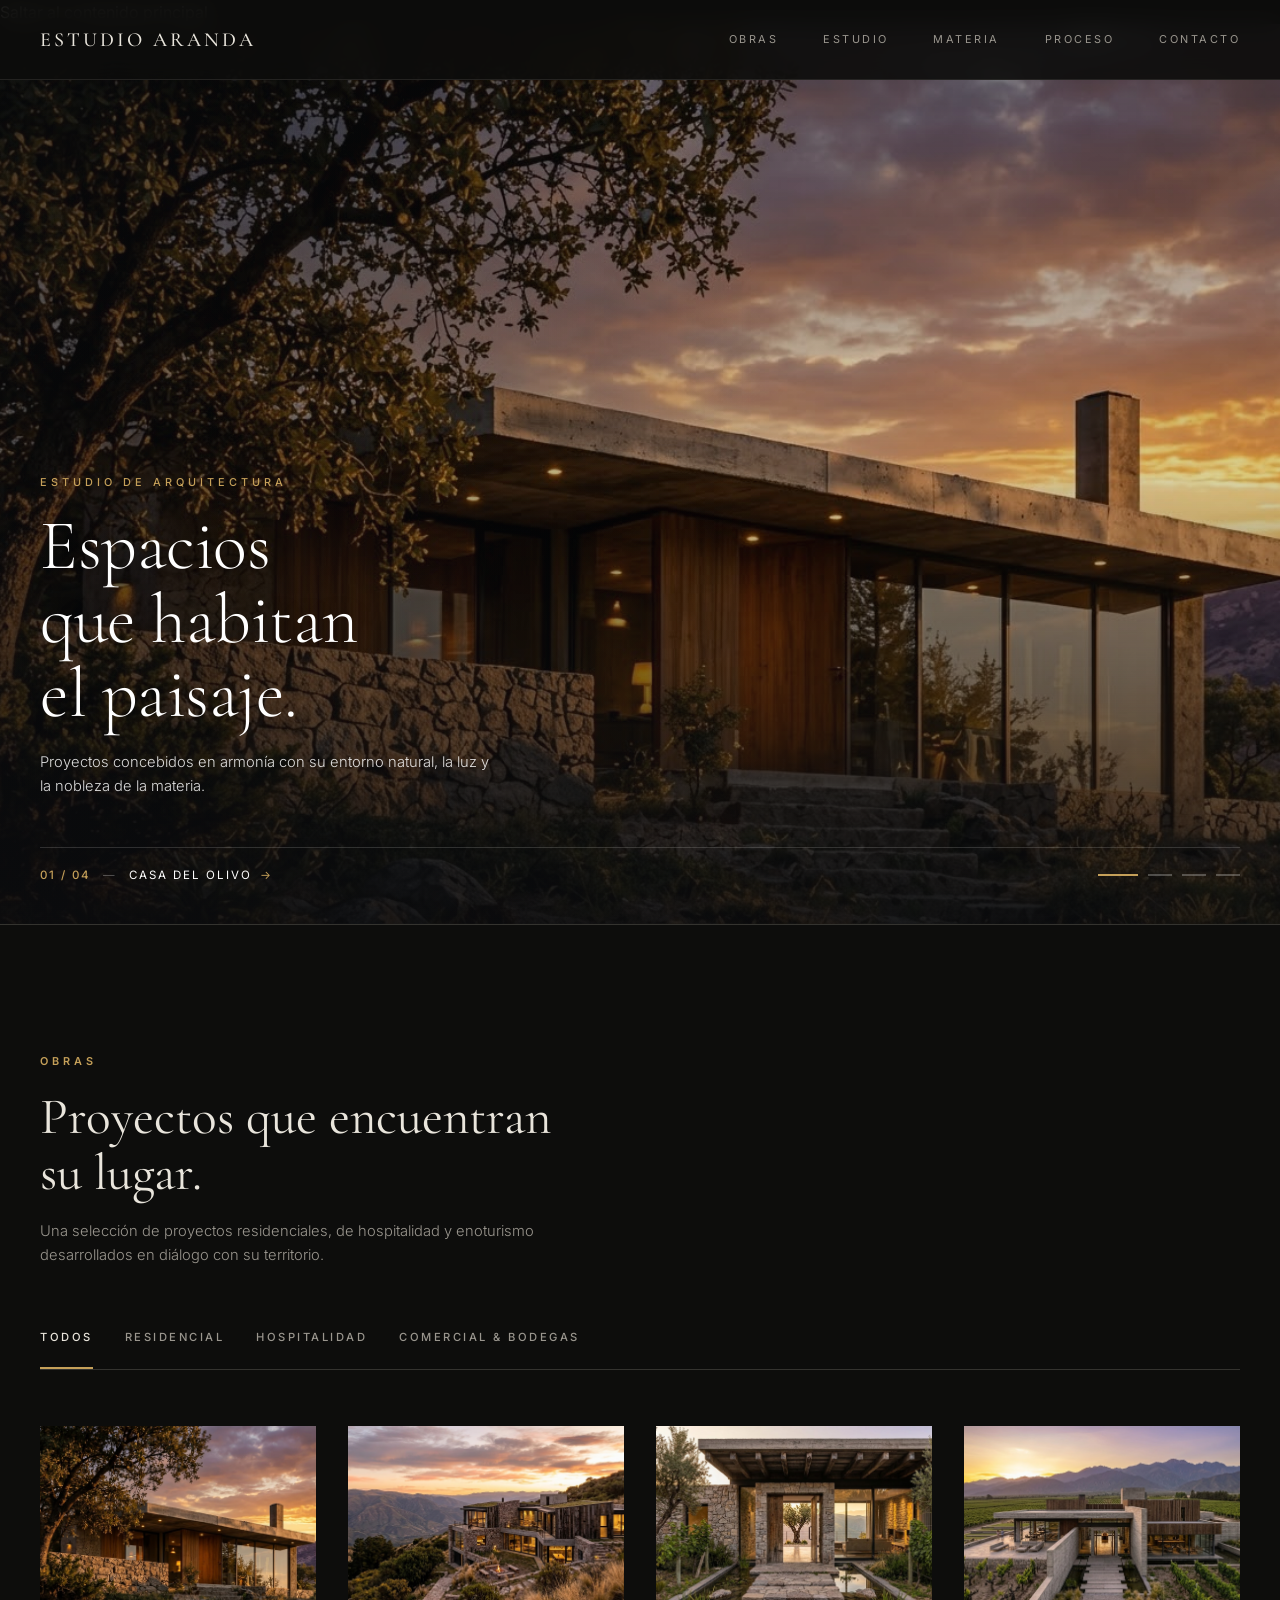
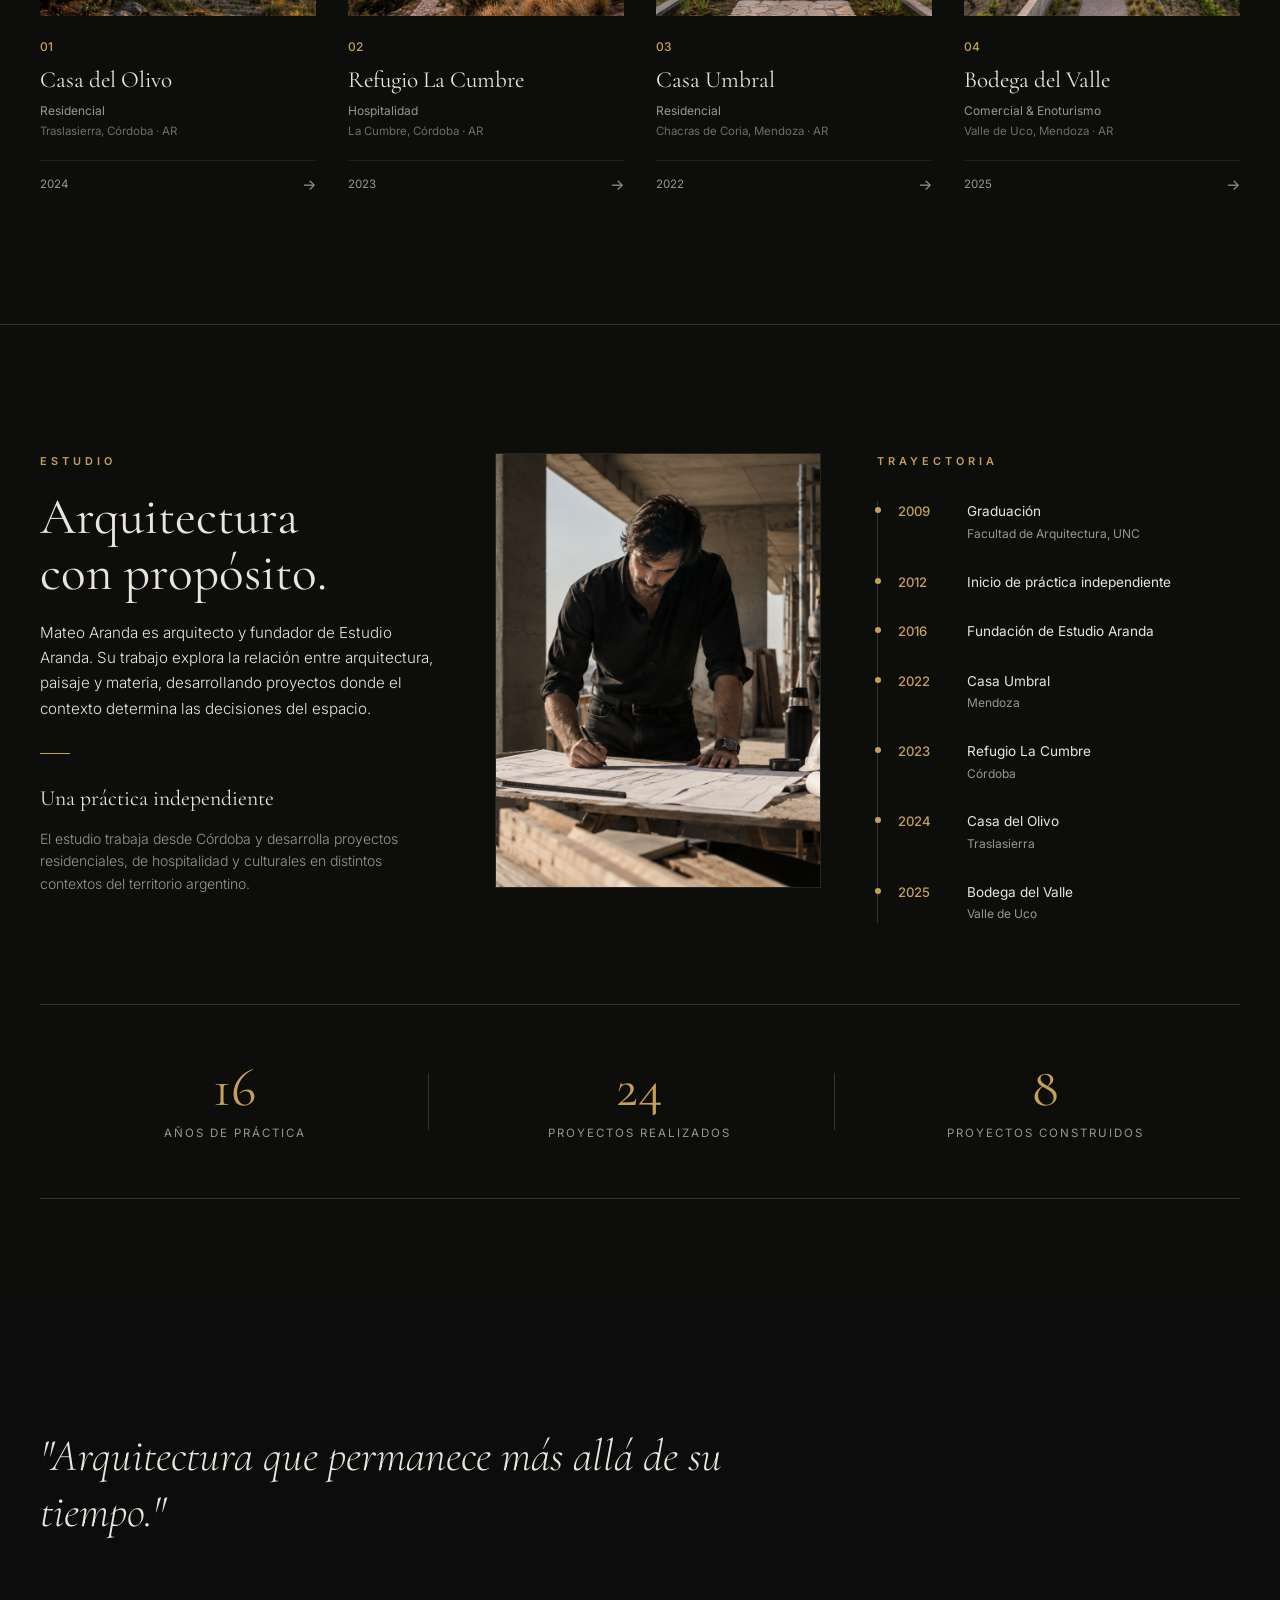
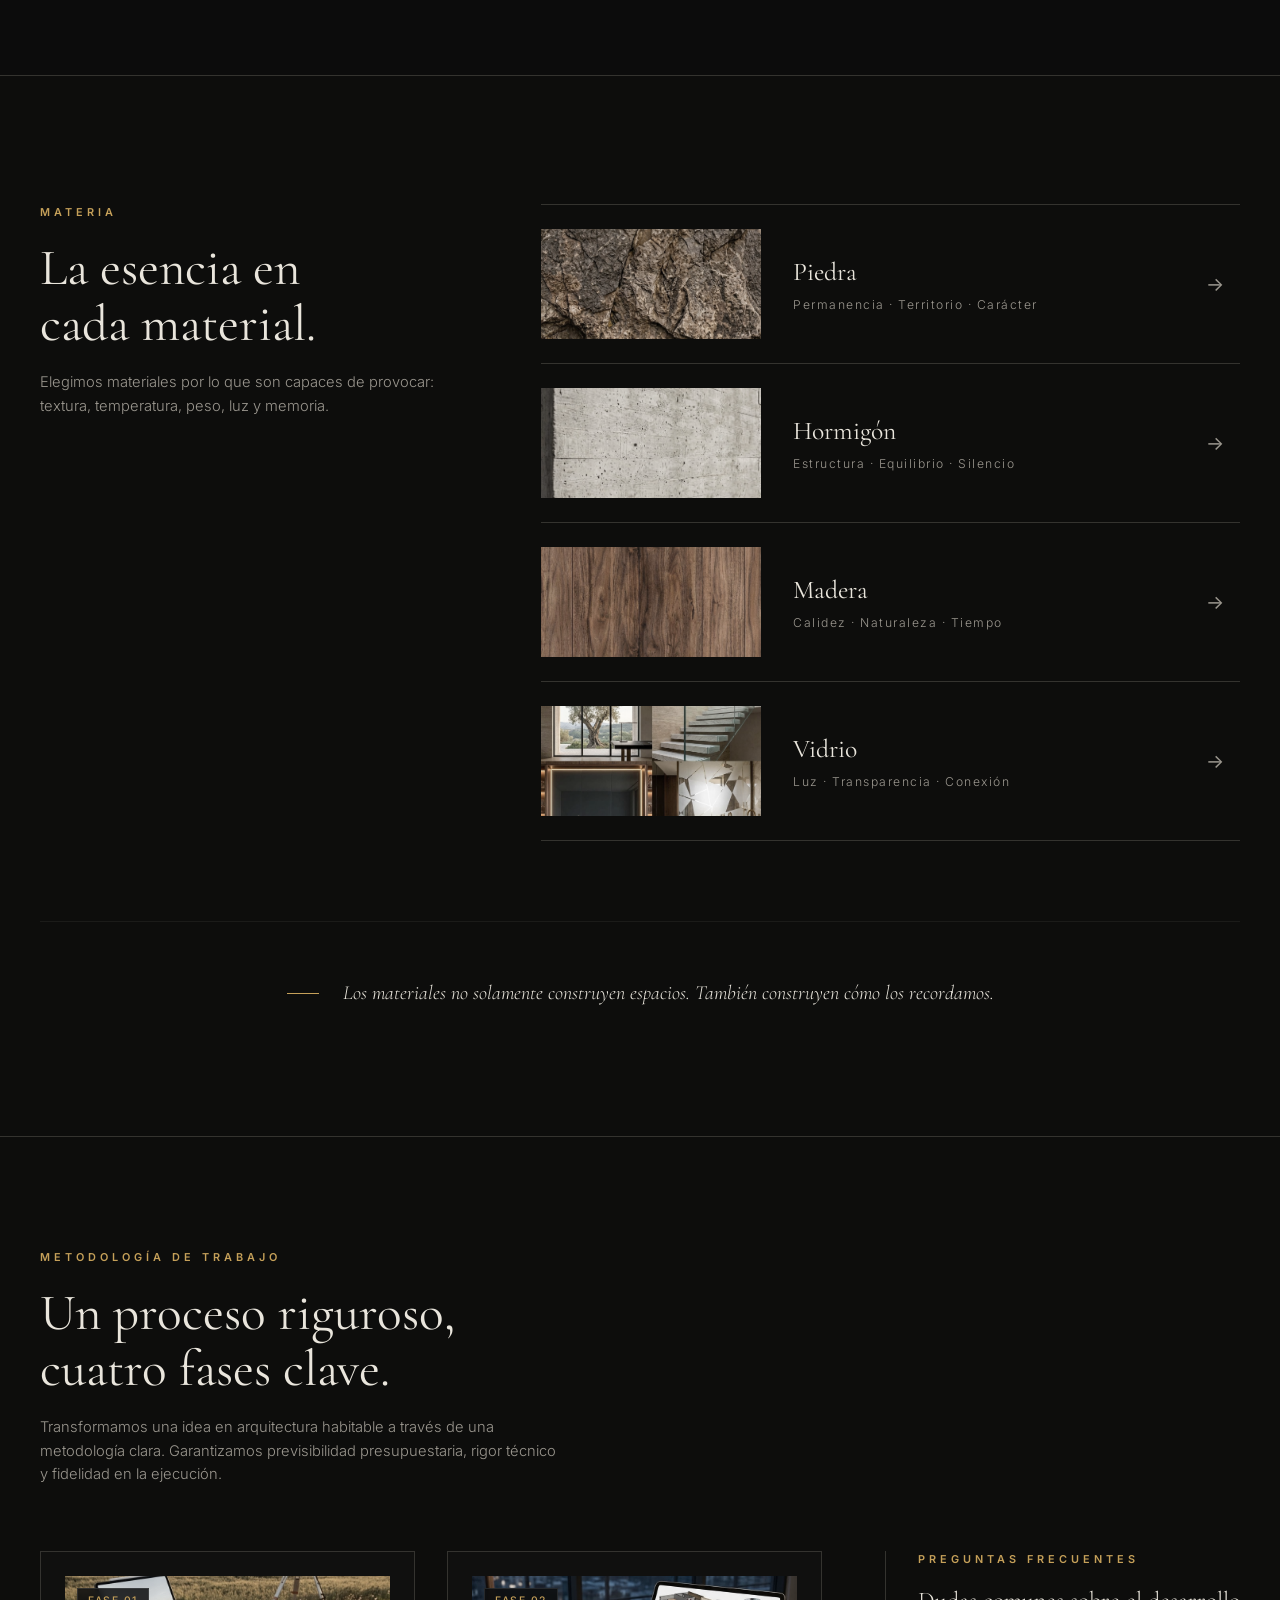
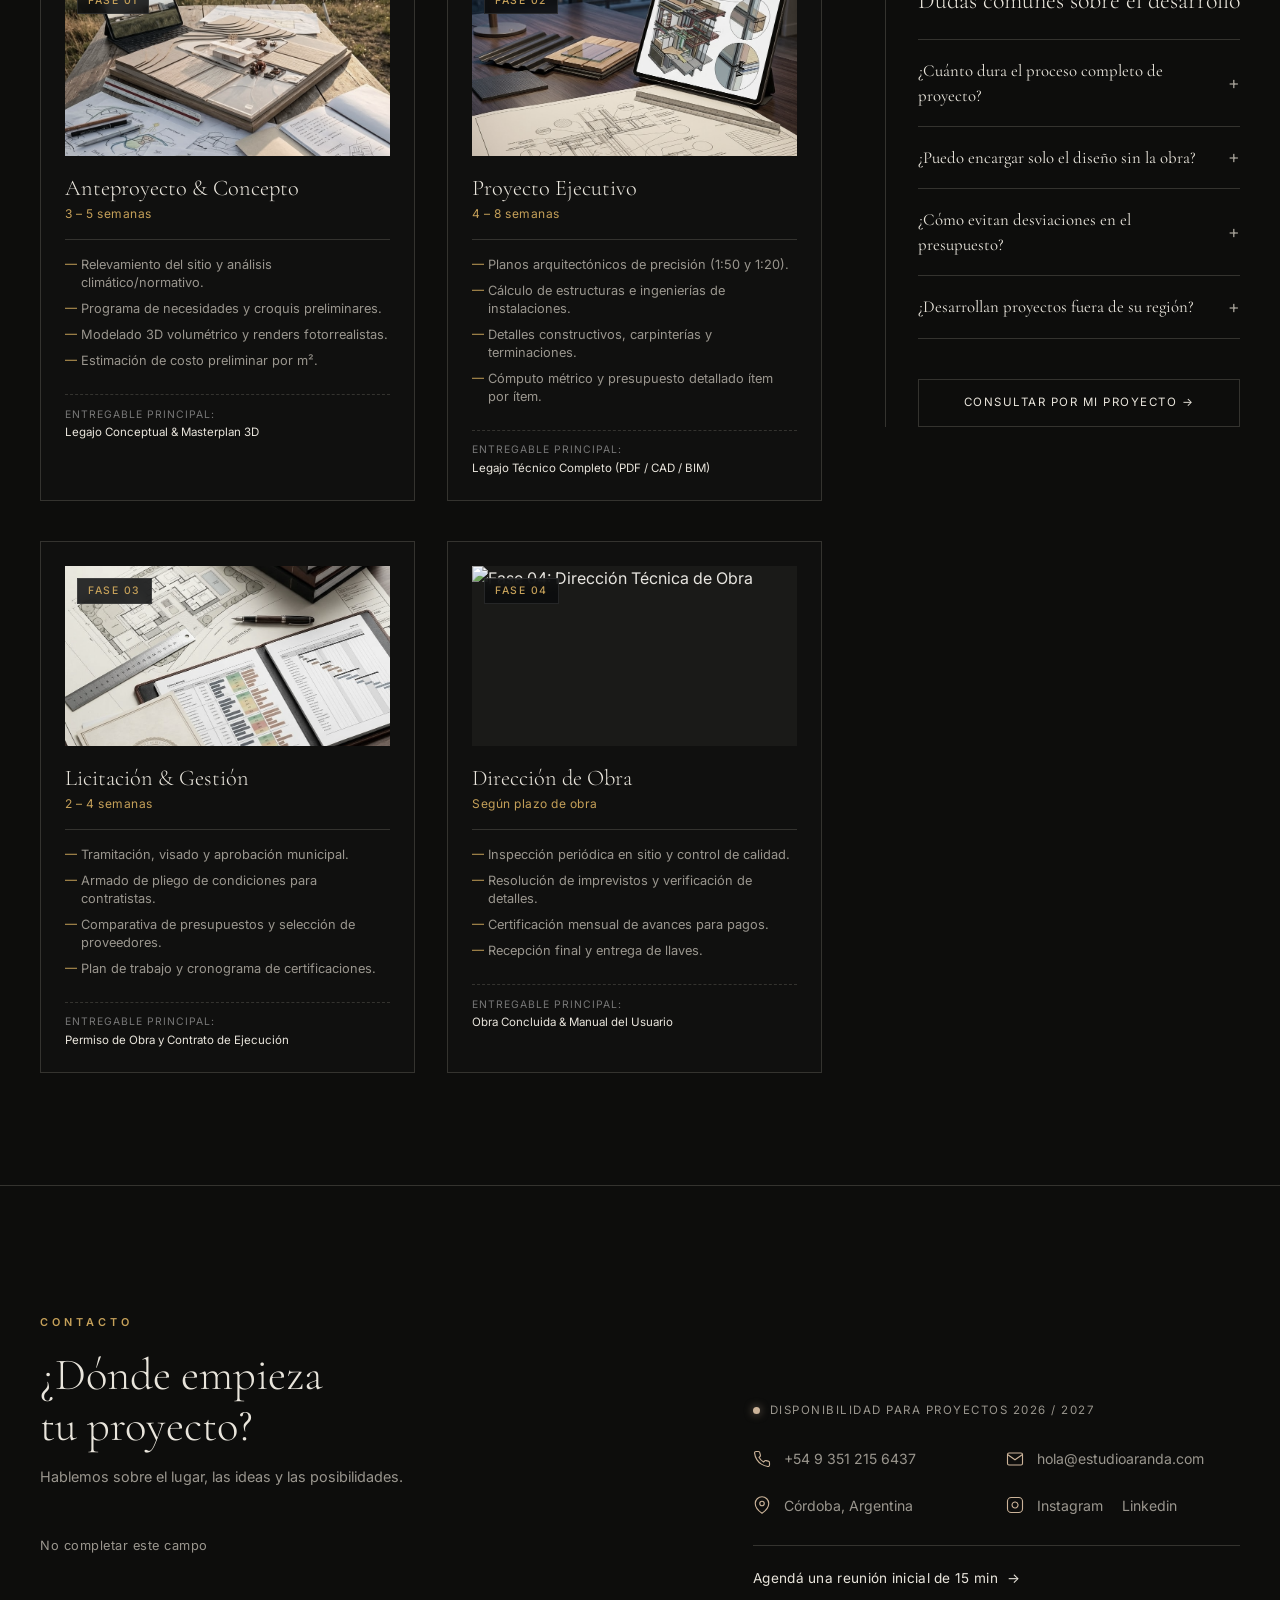
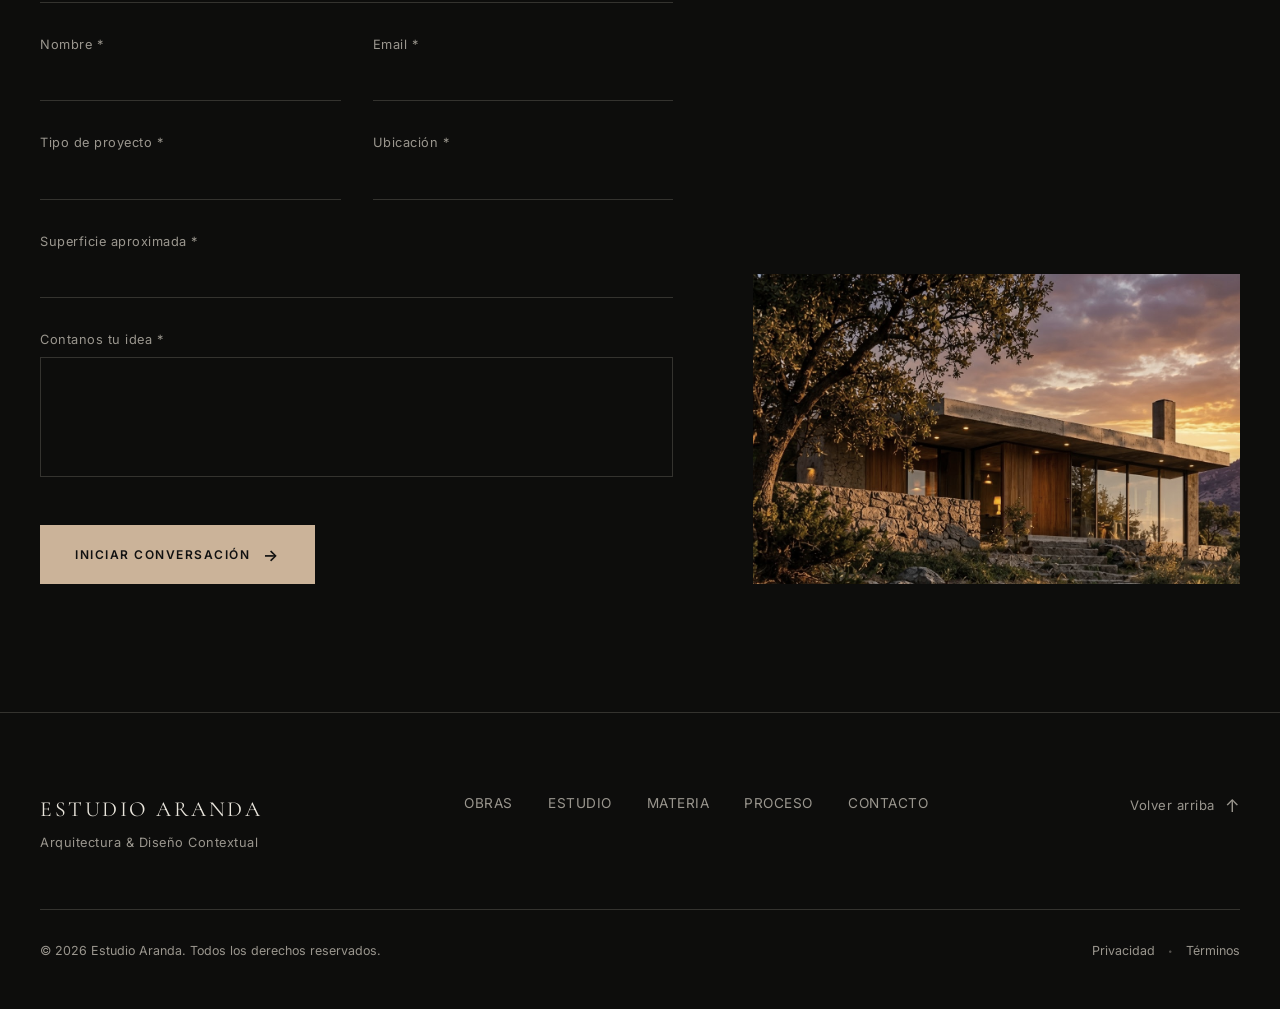
==== commit 335a2cb7: "update" ====
--- a/index.html
+++ b/index.html
@@ -8,7 +8,7 @@
   <meta name="author" content="Estudio Aranda">
   <meta name="theme-color" content="#0D0D0C">
   <meta name="referrer" content="strict-origin-when-cross-origin">
-  <link rel="canonical" href="https://arquitectoaranda.netlify.app/">
+  <link rel="canonical" href="https://estudioaranda.vercel.app/">
 
   <title>Estudio Aranda | Arquitectura en Córdoba, Argentina</title>
 
@@ -17,14 +17,14 @@
   <meta property="og:site_name" content="Estudio Aranda">
   <meta property="og:title" content="Estudio Aranda | Arquitectura en Córdoba, Argentina">
   <meta property="og:description" content="Arquitectura residencial, hospitalidad y enoturismo en diálogo con el paisaje, la luz y la materia.">
-  <meta property="og:url" content="https://arquitectoaranda.netlify.app/">
-  <meta property="og:image" content="https://arquitectoaranda.netlify.app/img/casa%20olivo/casa%20del%20olivo.jpg">
+  <meta property="og:url" content="https://estudioaranda.vercel.app/">
+  <meta property="og:image" content="https://estudioaranda.vercel.app/img/casa%20olivo/casa%20del%20olivo.jpg">
   <meta property="og:image:alt" content="Casa del Olivo, proyecto residencial de Estudio Aranda en Traslasierra, Córdoba">
 
   <meta name="twitter:card" content="summary_large_image">
   <meta name="twitter:title" content="Estudio Aranda | Arquitectura en Córdoba, Argentina">
   <meta name="twitter:description" content="Arquitectura residencial, hospitalidad y enoturismo en diálogo con el paisaje, la luz y la materia.">
-  <meta name="twitter:image" content="https://arquitectoaranda.netlify.app/img/casa%20olivo/casa%20del%20olivo.jpg">
+  <meta name="twitter:image" content="https://estudioaranda.vercel.app/img/casa%20olivo/casa%20del%20olivo.jpg">
 
   <link rel="icon" href="data:image/svg+xml,%3Csvg xmlns='http://www.w3.org/2000/svg' viewBox='0 0 100 100'%3E%3Crect width='100' height='100' fill='%230D0D0C'/%3E%3Ctext x='50' y='67' text-anchor='middle' font-family='Georgia,serif' font-size='52' fill='%23E9E5DC'%3EA%3C/text%3E%3C/svg%3E">
   
@@ -45,7 +45,7 @@
     "@context": "https://schema.org",
     "@type": "ProfessionalService",
     "name": "Estudio Aranda",
-    "url": "https://arquitectoaranda.netlify.app/",
+    "url": "https://estudioaranda.vercel.app/",
     "description": "Estudio de arquitectura de Córdoba, Argentina, especializado en proyectos residenciales, hospitalidad y enoturismo en diálogo con el paisaje.",
     "telephone": "+54 9 351 215 6437",
     "email": "hola@estudioaranda.com",
@@ -651,11 +651,10 @@
           <h2 class="contacto-title" id="contacto-title">¿Dónde empieza<br>tu proyecto?</h2>
           <p class="contacto-desc">Hablemos sobre el lugar, las ideas y las posibilidades.</p>
 
-          <form class="contacto-form" name="contacto-estudio-aranda" method="POST" action="/" data-netlify="true" netlify-honeypot="bot-field">
-            <input type="hidden" name="form-name" value="contacto-estudio-aranda">
+          <form class="contacto-form" name="contacto-estudio-aranda" method="POST" action="https://formspree.io/f/TU_ID_DE_FORMSPREE">
             <div class="form-group" hidden aria-hidden="true">
-              <label for="bot-field">No completar este campo</label>
-              <input type="text" id="bot-field" name="bot-field" tabindex="-1" autocomplete="off">
+              <label for="_gotcha">No completar este campo</label>
+              <input type="text" id="_gotcha" name="_gotcha" tabindex="-1" autocomplete="off">
             </div>
             
             <div class="form-row">
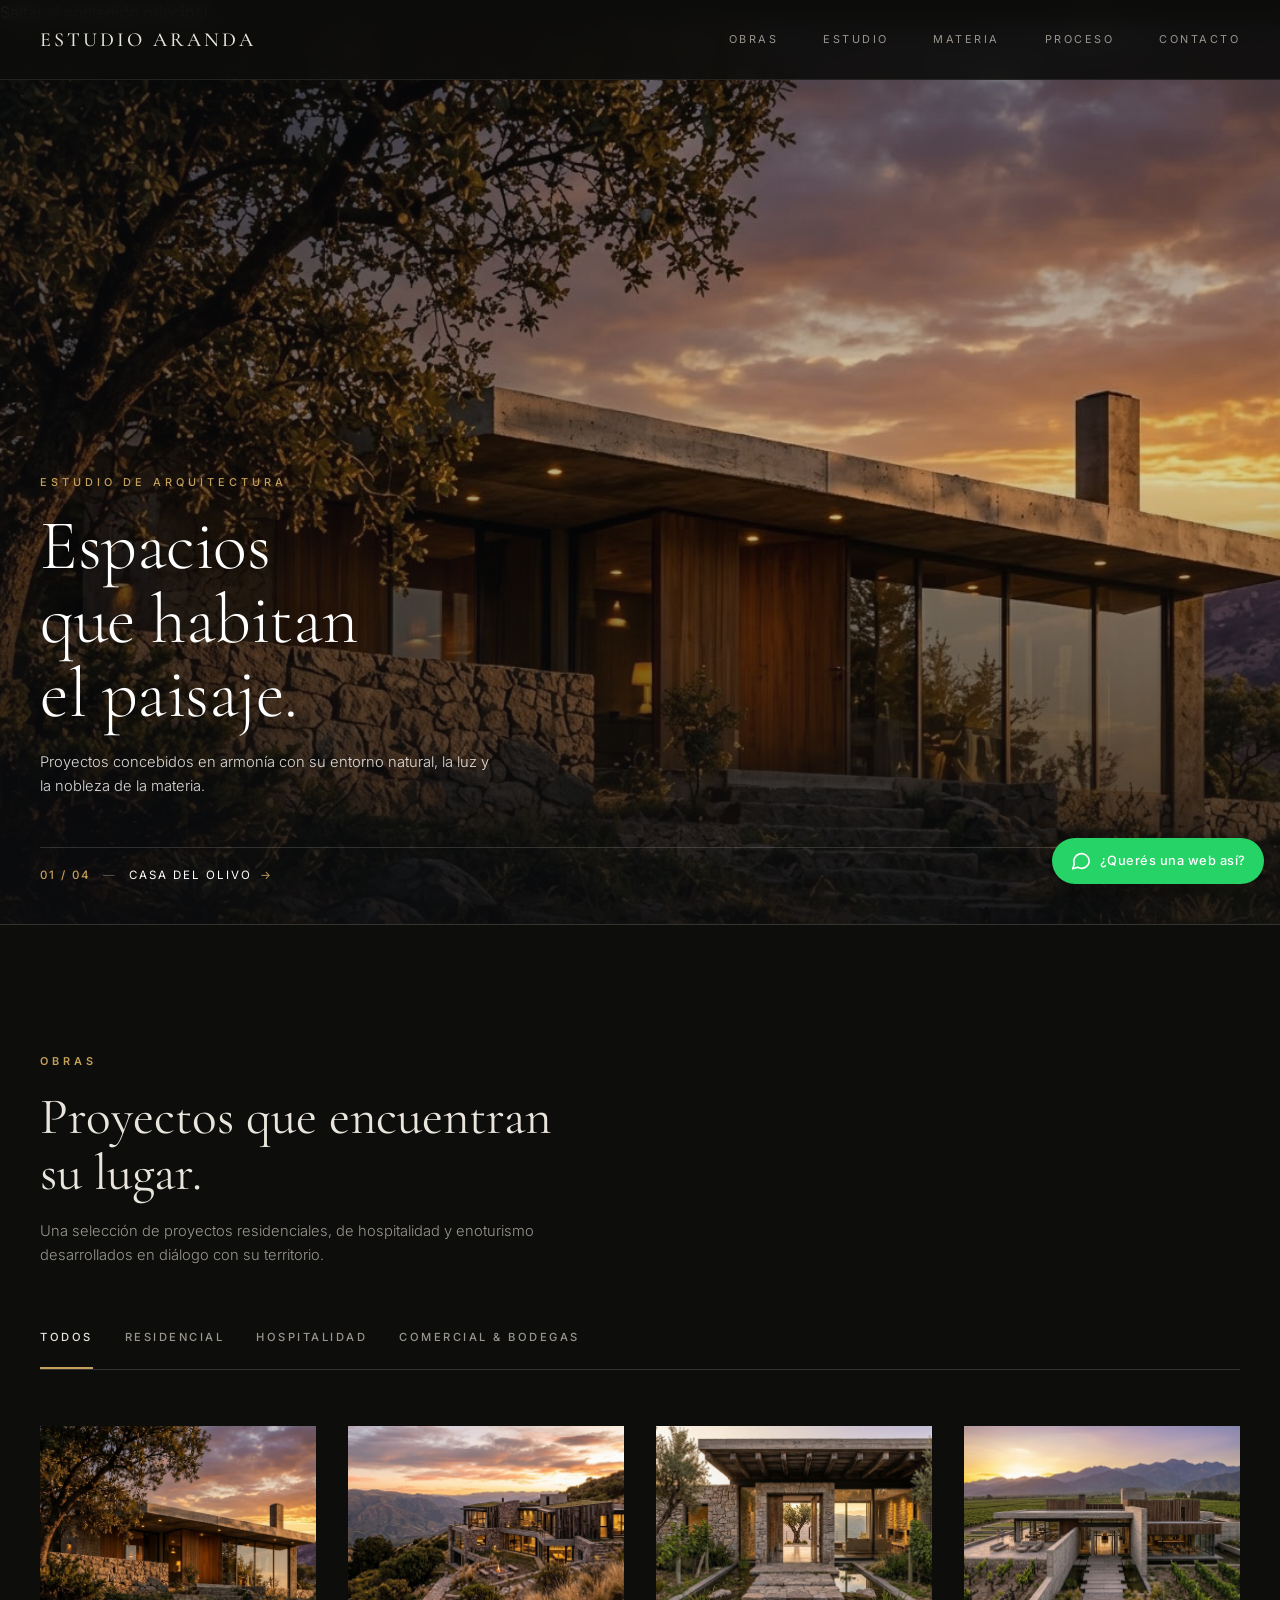
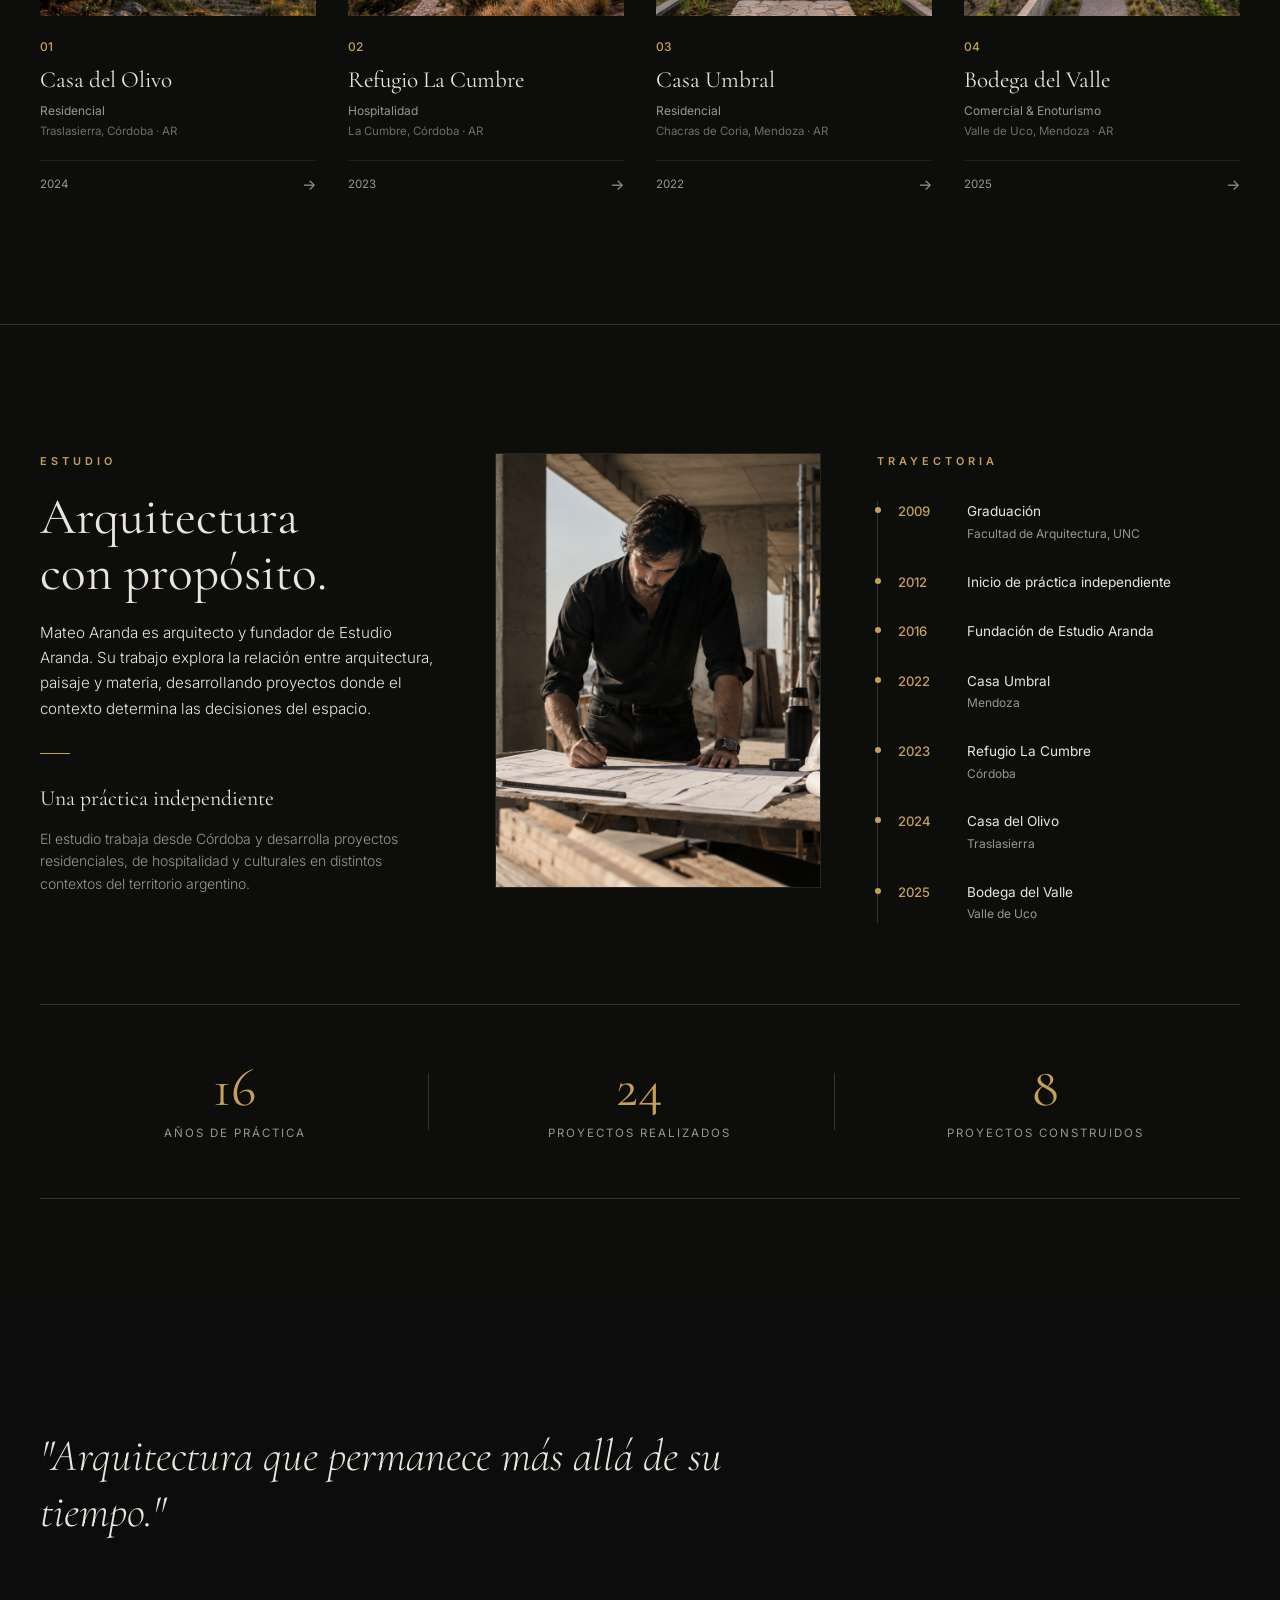
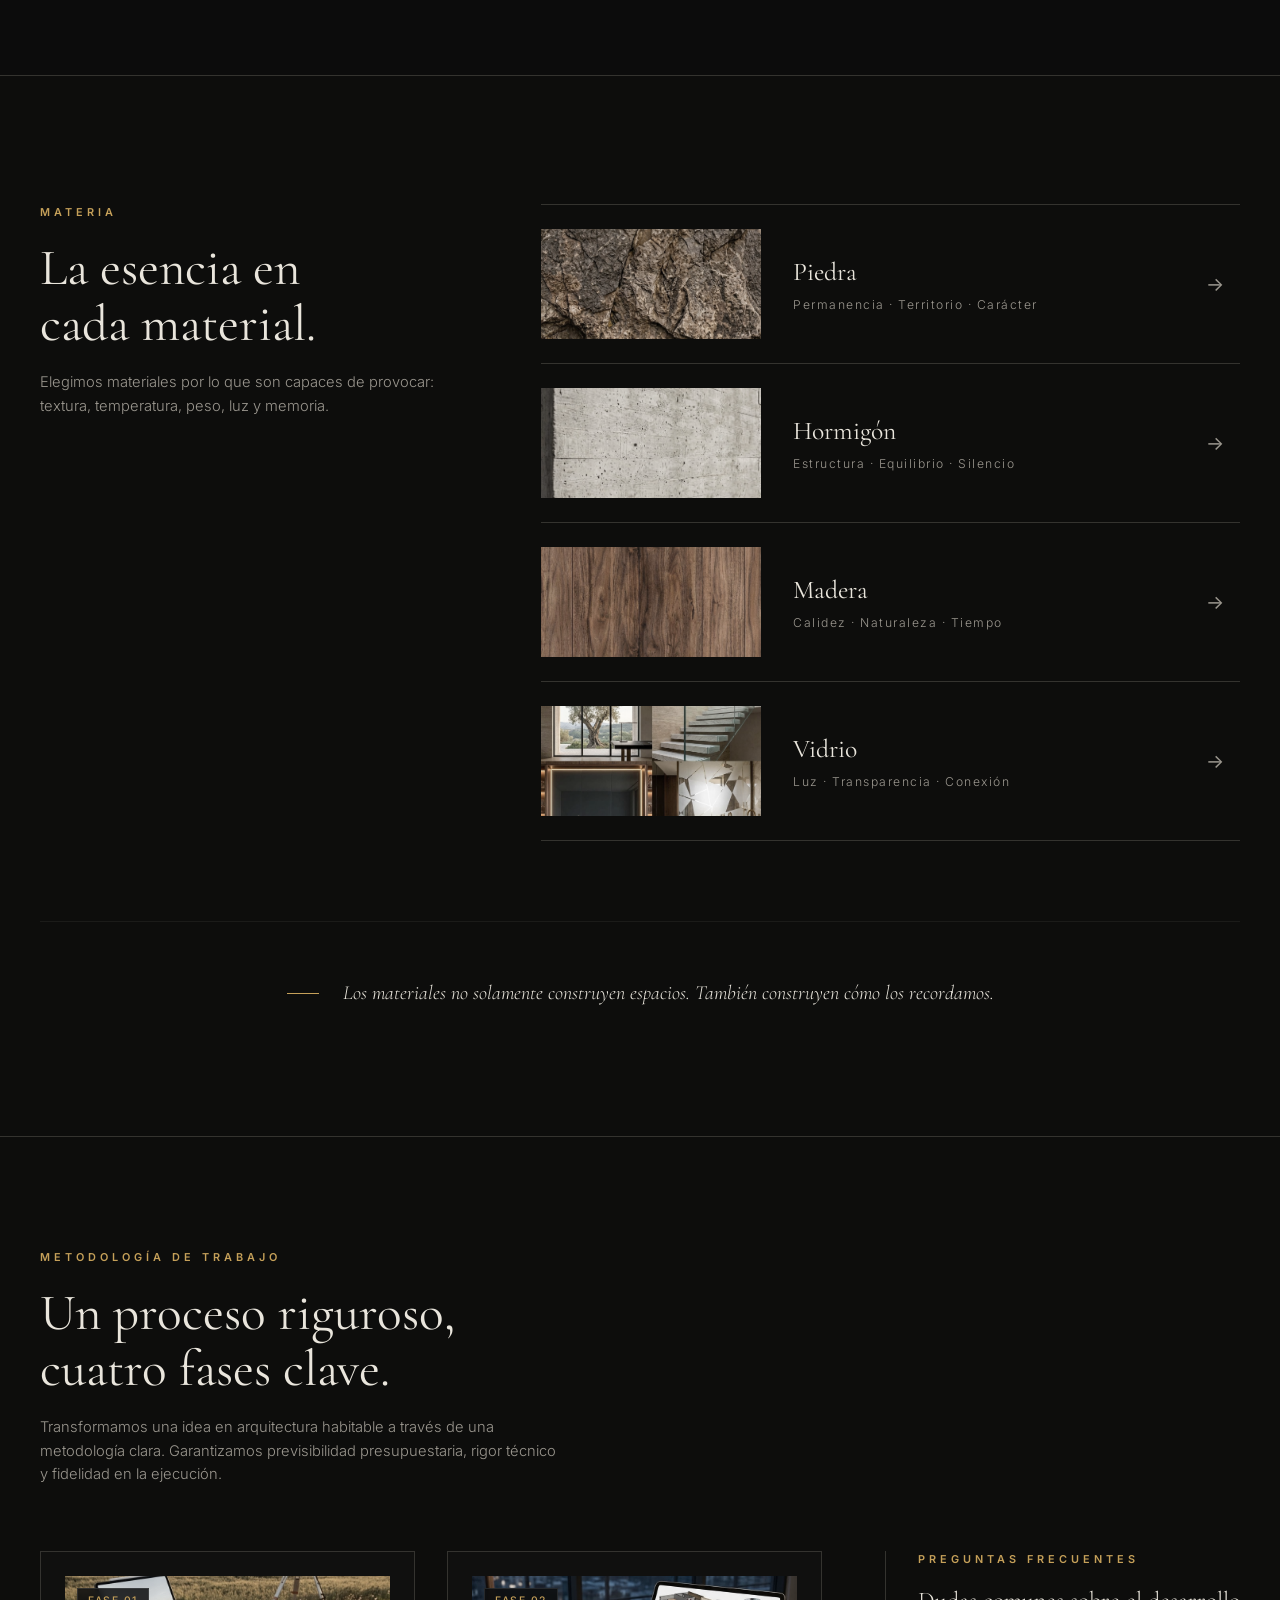
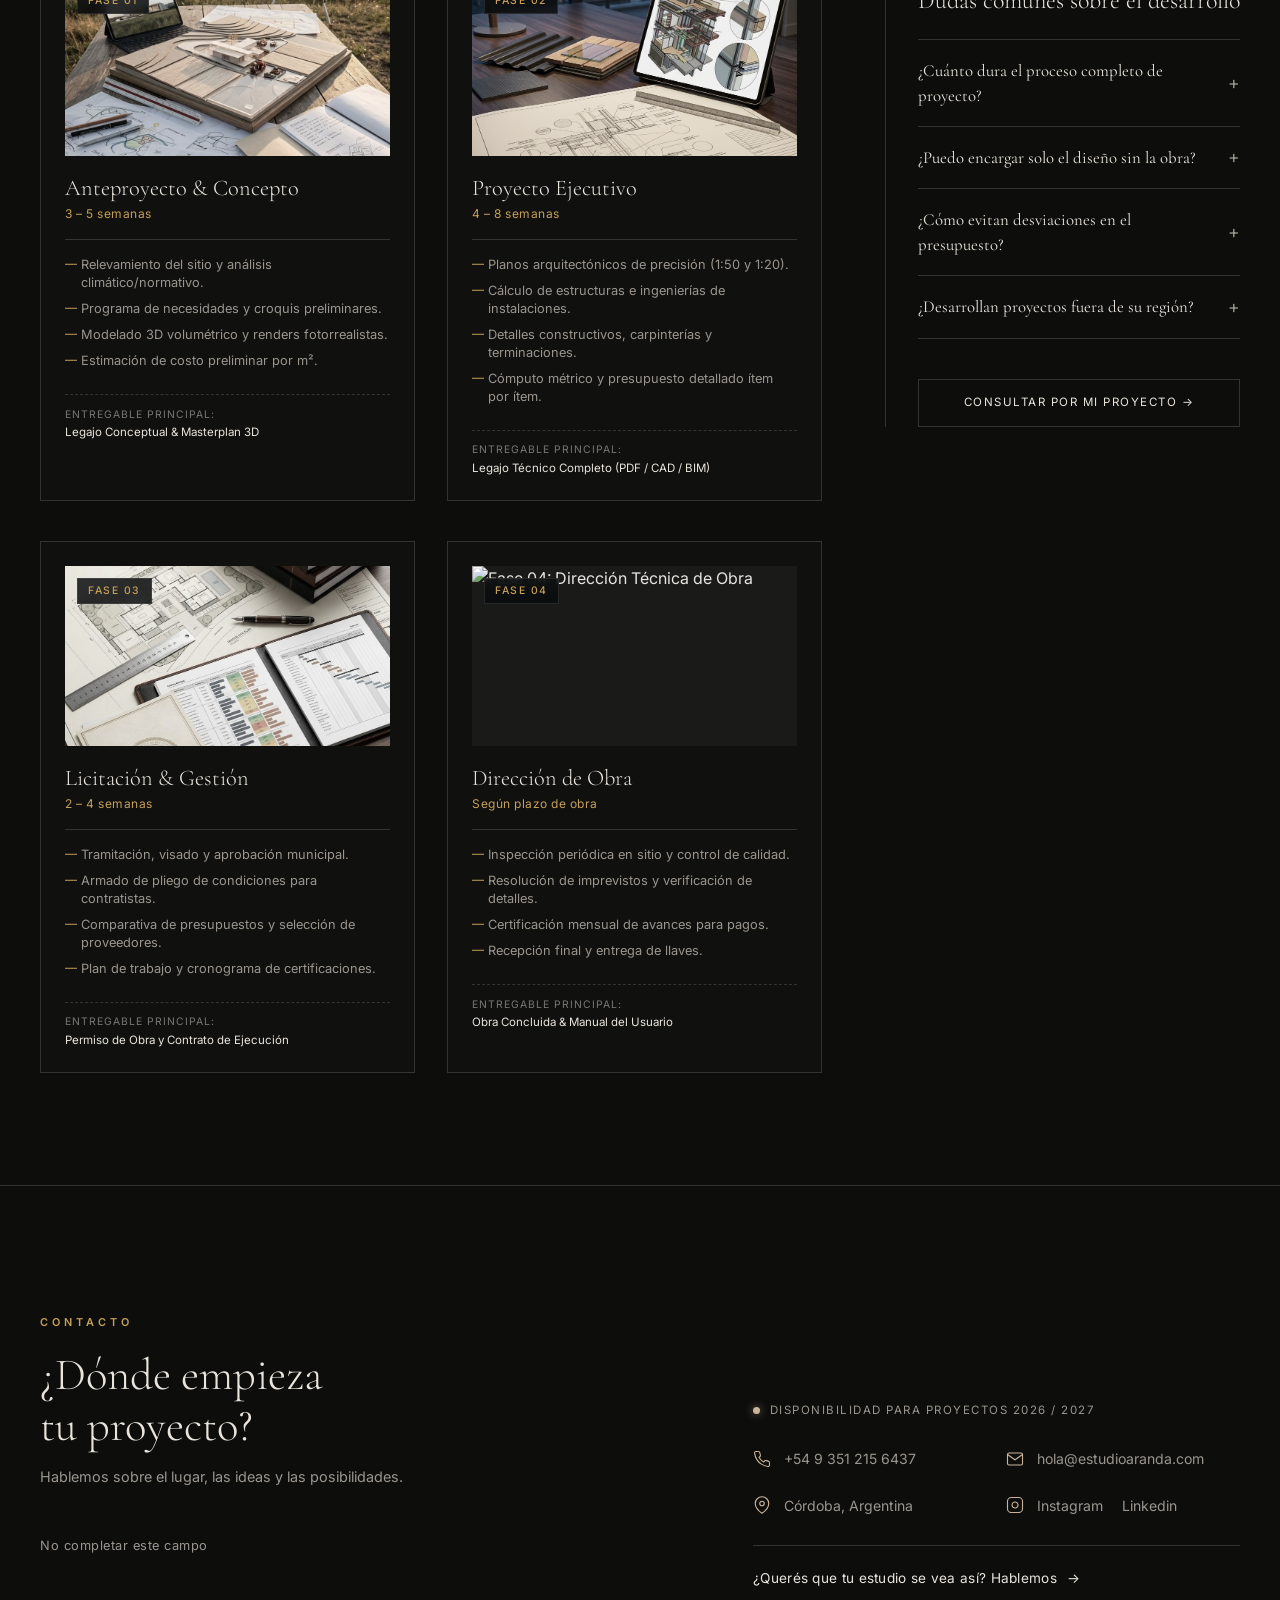
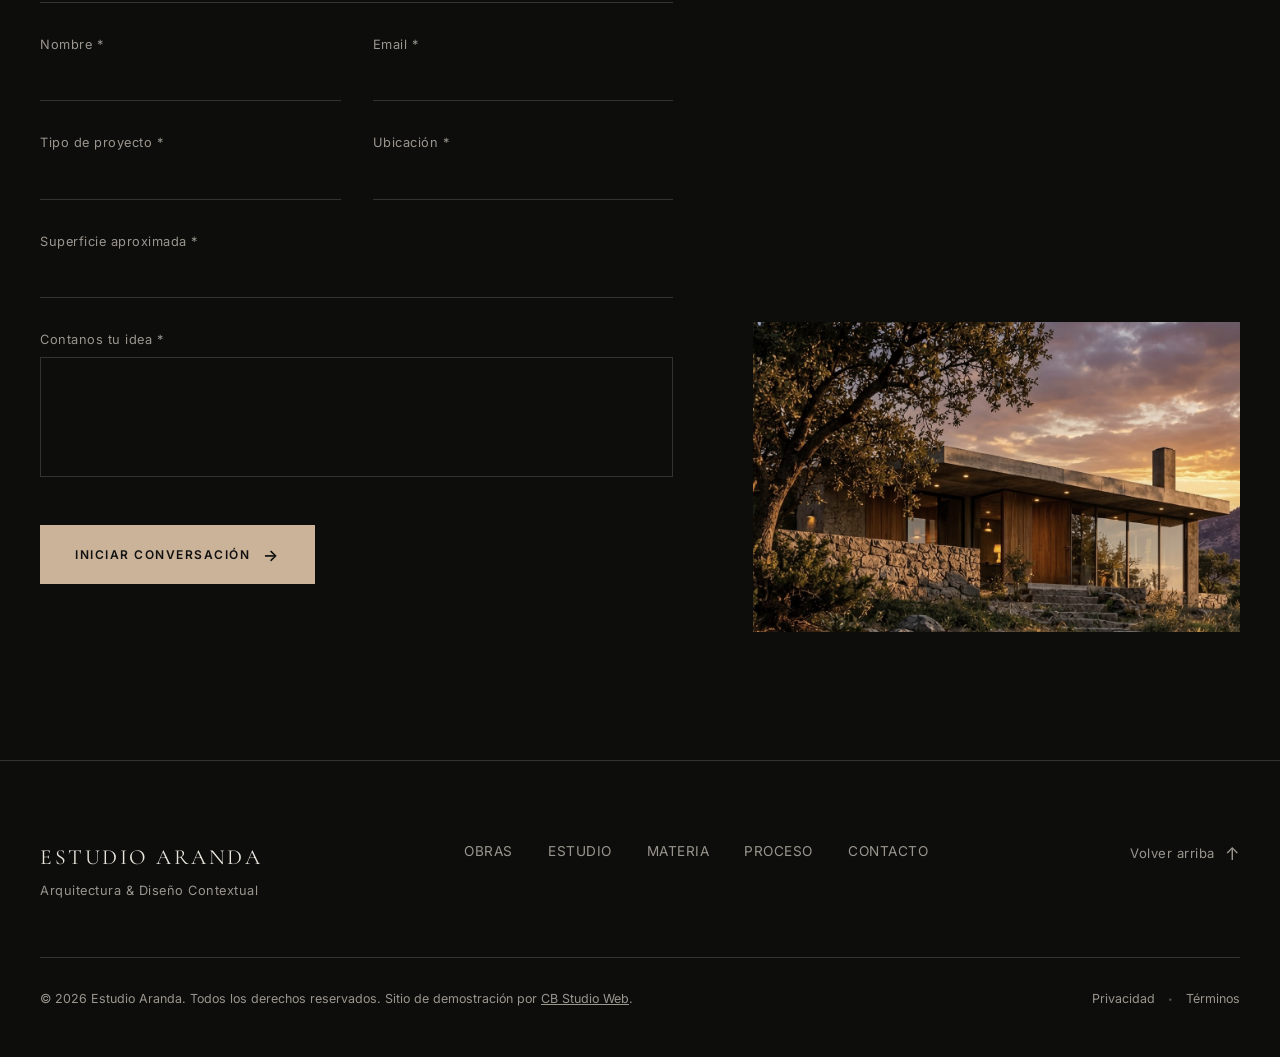
==== commit 8e164944: "Mejora completa+ WhatsApp boton" ====
--- a/index.html
+++ b/index.html
@@ -765,7 +765,7 @@
 
             <!-- Agenda llamada CTA -->
             <div class="llamada-cta">
-              <a href="#contacto" class="link-llamada">Agendá una reunión inicial de 15 min <span>&rarr;</span></a>
+              <a href="https://wa.me/5493525632567?text=Hola%20CB%20Studio%20Web%2C%20vi%20la%20demo%20de%20Estudio%20Aranda%20y%20quiero%20que%20mi%20estudio%20se%20vea%20as%C3%AD." class="link-llamada" target="_blank" rel="noopener noreferrer">¿Querés que tu estudio se vea así? Hablemos <span>&rarr;</span></a>
             </div>
 
           </div>
@@ -821,7 +821,7 @@
 
       <!-- Bloque Inferior: Copyright y Políticas -->
       <div class="footer-bottom reveal delay-2">
-        <p class="copyright">&copy; 2026 Estudio Aranda. Todos los derechos reservados.</p>
+        <p class="copyright">&copy; 2026 Estudio Aranda. Todos los derechos reservados. Sitio de demostración por <a href="https://cbstudioweb.netlify.app" target="_blank" rel="noopener noreferrer">CB Studio Web</a>.</p>
         
         <div class="footer-legal">
           <a href="privacidad.html">Privacidad</a>
@@ -836,6 +836,11 @@
 
   </main>
   <!-- Lógica JavaScript -->
+  <a href="https://wa.me/5493525632567?text=Hola%20CB%20Studio%20Web%2C%20vi%20la%20demo%20de%20Estudio%20Aranda%20y%20quiero%20una%20web%20as%C3%AD%20para%20mi%20estudio." class="whatsapp-float" target="_blank" rel="noopener noreferrer" aria-label="¿Querés una web así? Escribinos por WhatsApp">
+    <svg viewBox="0 0 24 24" width="22" height="22" fill="none" stroke="currentColor" stroke-width="1.8" stroke-linecap="round" stroke-linejoin="round" aria-hidden="true"><path d="M21 11.5a8.5 8.5 0 0 1-12.6 7.4L3 20.5l1.6-5A8.5 8.5 0 1 1 21 11.5z"/></svg>
+    <span>¿Querés una web así?</span>
+  </a>
+
   <script src="script.js" defer></script>
   <noscript><p class="noscript-message">Este sitio utiliza JavaScript para algunas transiciones y filtros. El contenido principal permanece disponible sin JavaScript.</p></noscript>
 </body>
--- a/style.css
+++ b/style.css
@@ -2473,3 +2473,91 @@
   color: #fff;
   margin-top: 2rem;
 }
+
+/* ==========================================================================
+   BOTÓN FLOTANTE DE WHATSAPP
+   ========================================================================== */
+.whatsapp-float {
+  position: fixed;
+  right: 16px;
+  bottom: calc(16px + env(safe-area-inset-bottom, 0px));
+  z-index: 900;
+  display: inline-flex;
+  align-items: center;
+  gap: 8px;
+  padding: 12px 18px;
+  background: #25D366;
+  color: #fff;
+  border-radius: 999px;
+  font-family: 'Inter', sans-serif;
+  font-size: 0.8rem;
+  font-weight: 500;
+  letter-spacing: 0.04em;
+  text-decoration: none;
+  box-shadow: 0 6px 20px rgba(0, 0, 0, 0.35);
+  transition: transform 0.2s ease, box-shadow 0.2s ease;
+}
+.whatsapp-float:hover,
+.whatsapp-float:focus-visible {
+  transform: translateY(-2px);
+  box-shadow: 0 10px 26px rgba(0, 0, 0, 0.45);
+}
+@media (max-width: 480px) {
+  .whatsapp-float { padding: 12px 16px; font-size: 0.75rem; }
+}
+
+/* Animación del botón de WhatsApp: entrada suave + pulso discreto */
+.whatsapp-float {
+  opacity: 0;
+  transform: translateY(20px);
+  animation:
+    whatsapp-in 0.6s ease-out 1.5s forwards,
+    whatsapp-pulse 3s ease-out 3s infinite;
+}
+.whatsapp-float:hover,
+.whatsapp-float:focus-visible {
+  animation: none;
+  opacity: 1;
+  transform: translateY(-2px);
+}
+@keyframes whatsapp-in {
+  to { opacity: 1; transform: translateY(0); }
+}
+@keyframes whatsapp-pulse {
+  0%   { box-shadow: 0 6px 20px rgba(0, 0, 0, 0.35), 0 0 0 0 rgba(37, 211, 102, 0.55); }
+  70%  { box-shadow: 0 6px 20px rgba(0, 0, 0, 0.35), 0 0 0 16px rgba(37, 211, 102, 0); }
+  100% { box-shadow: 0 6px 20px rgba(0, 0, 0, 0.35), 0 0 0 0 rgba(37, 211, 102, 0); }
+}
+@media (prefers-reduced-motion: reduce) {
+  .whatsapp-float { animation: none; opacity: 1; transform: none; }
+}
+
+/* ==========================================================================
+   PÁGINA DE GRACIAS Y ESTADO DEL FORMULARIO
+   ========================================================================== */
+.gracias { text-align: left; }
+.gracias-acciones {
+  display: flex;
+  flex-wrap: wrap;
+  align-items: center;
+  gap: 24px;
+  margin-top: 2.5rem;
+}
+.gracias-acciones .btn-contacto { display: inline-flex; width: auto; text-decoration: none; }
+.form-status {
+  margin-top: 16px;
+  font-size: 0.9rem;
+  line-height: 1.6;
+}
+.form-status.is-error { color: #e7a39b; }
+.form-status.is-error a { color: inherit; text-decoration: underline; }
+.btn-contacto:disabled { opacity: 0.6; cursor: wait; }
+
+.gracias-demo {
+  margin-top: 2rem;
+  padding: 16px 20px;
+  border: 1px solid rgba(255, 255, 255, 0.15);
+  font-size: 0.9rem;
+}
+.gracias-demo a { color: #fff; text-decoration: underline; }
+.copyright a { color: inherit; text-decoration: underline; }
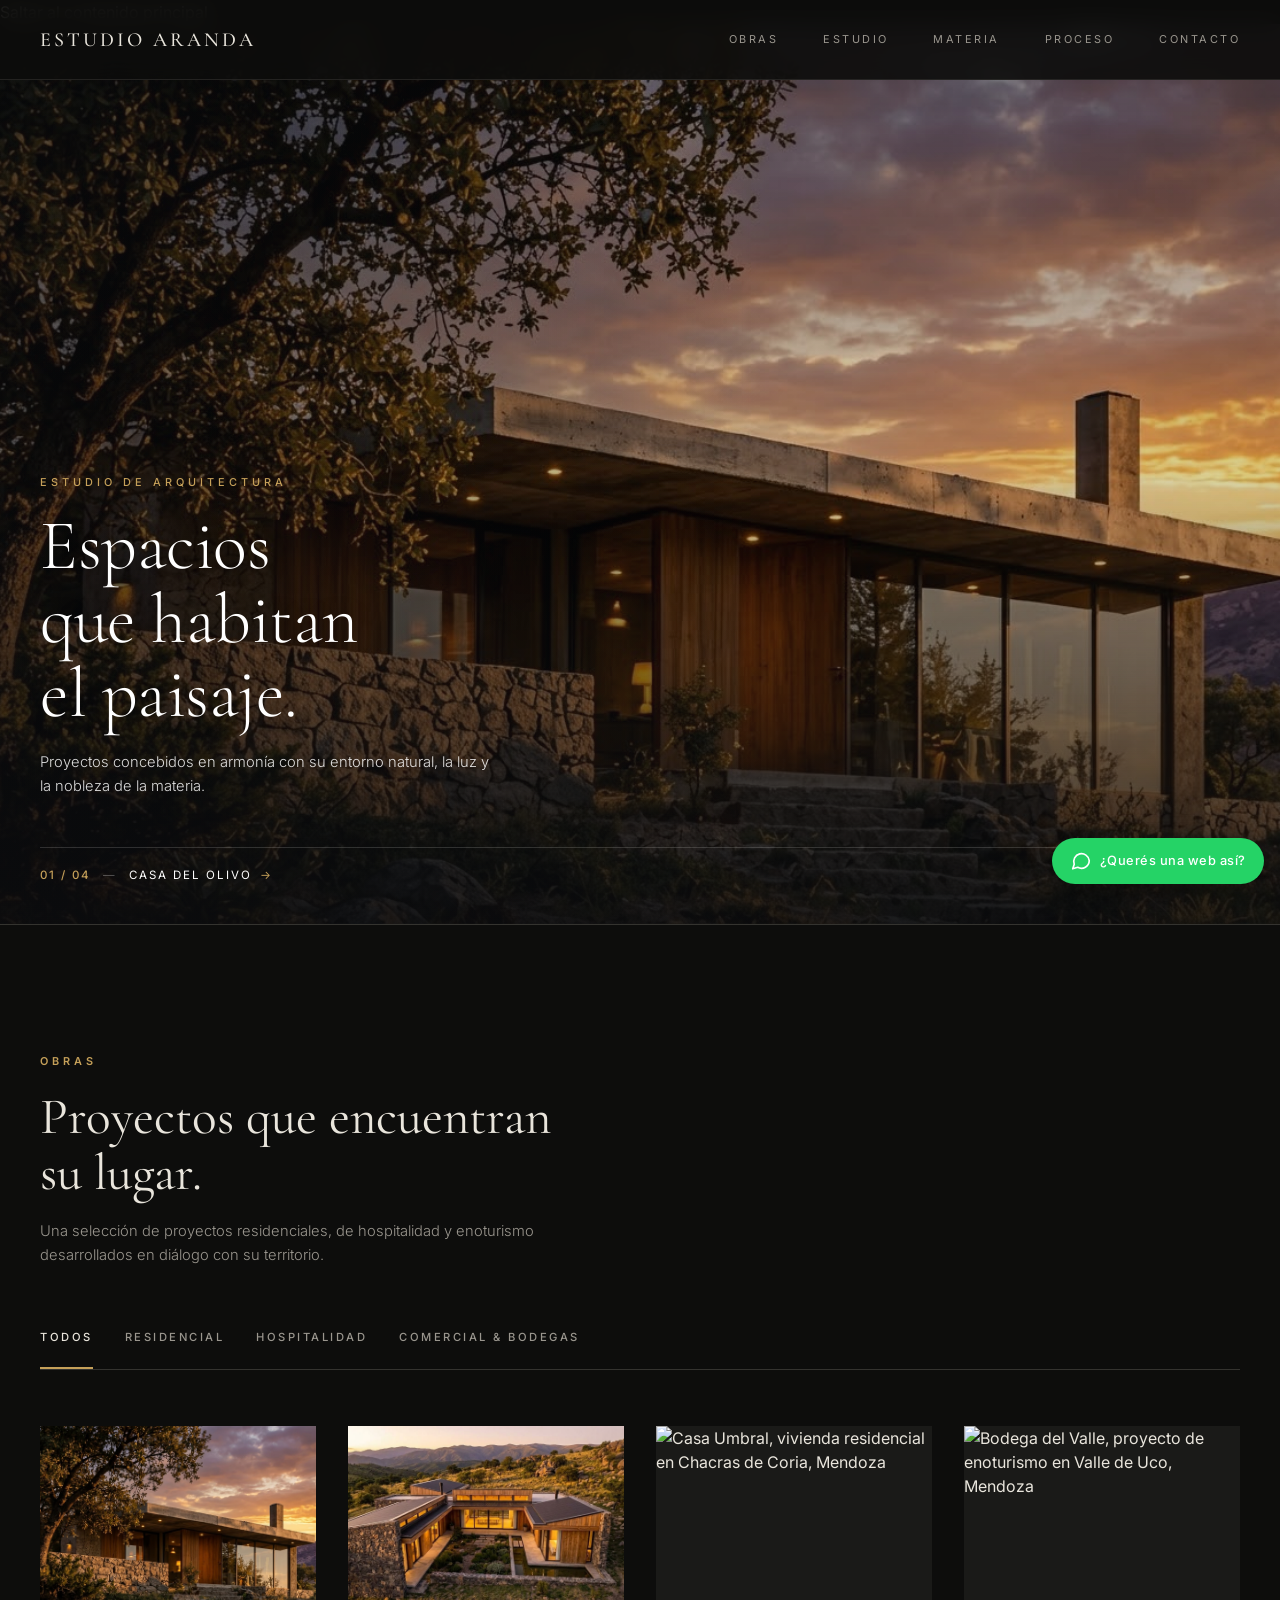
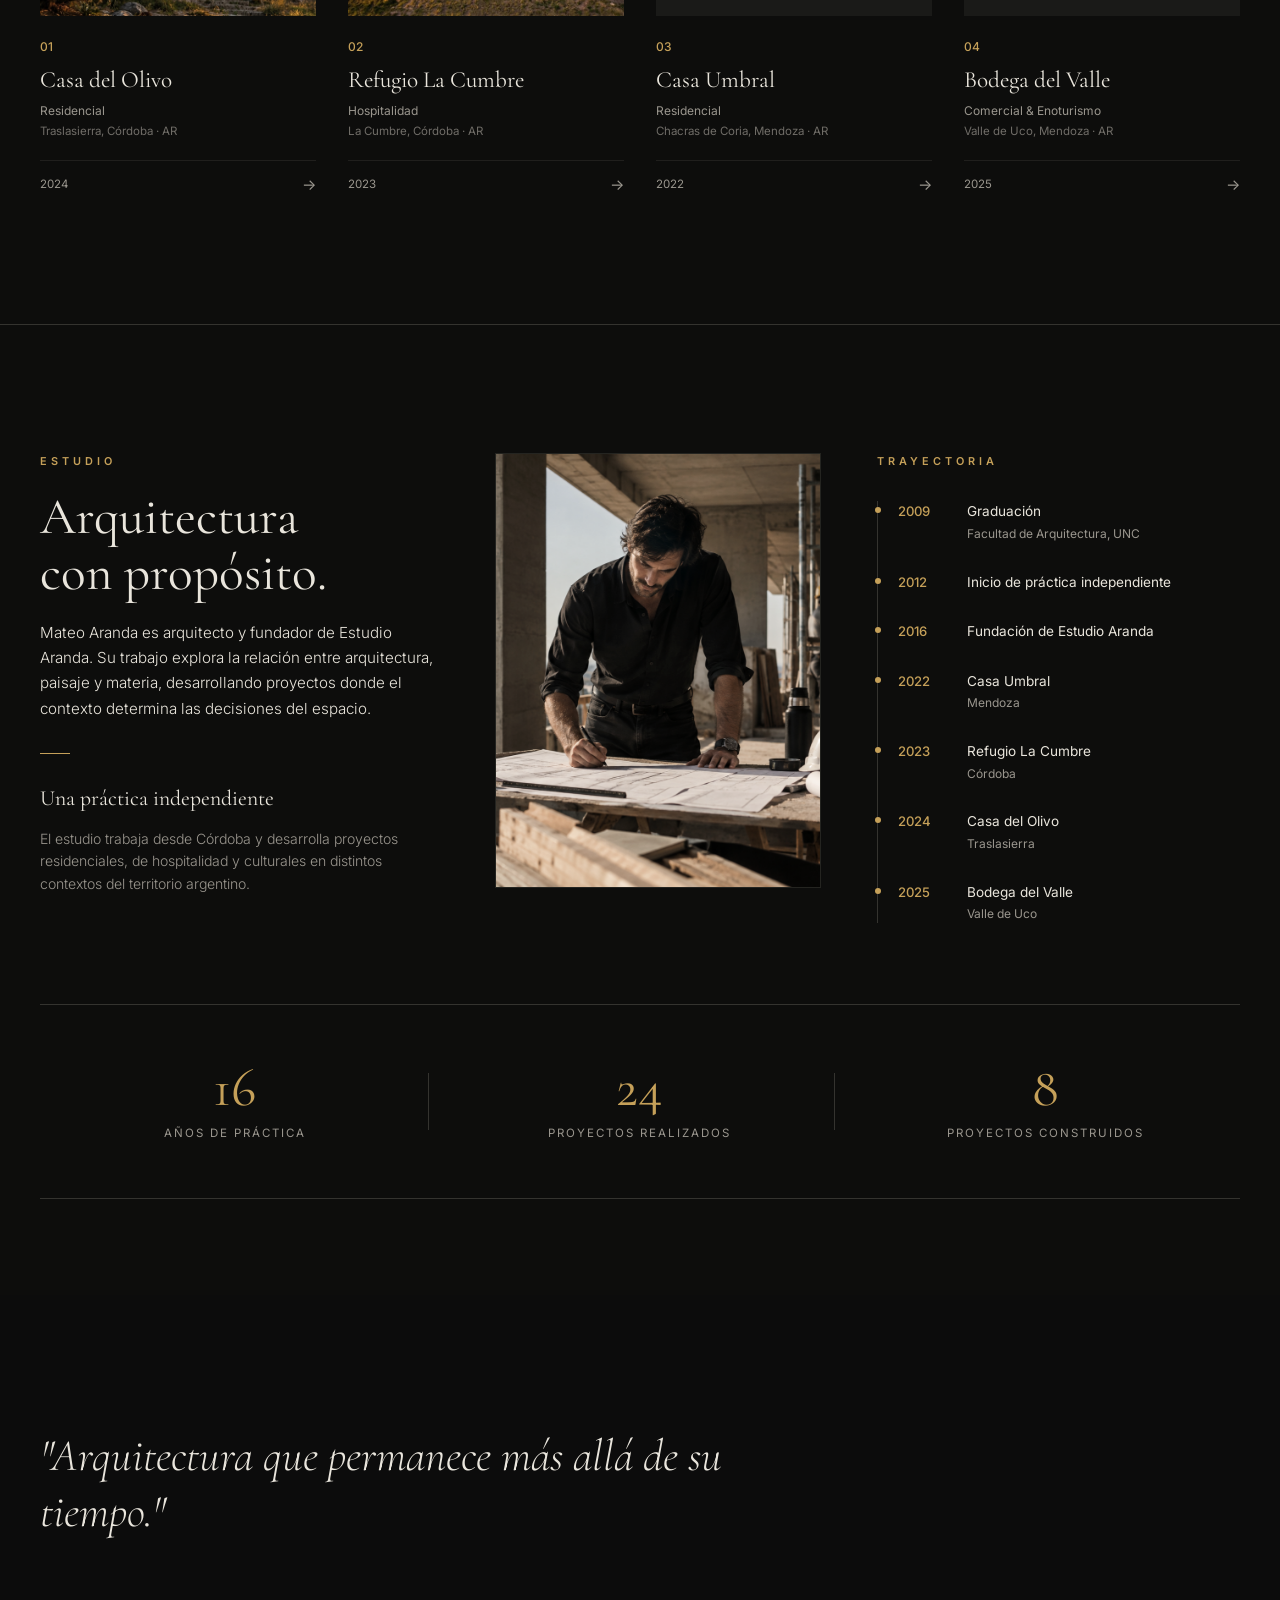
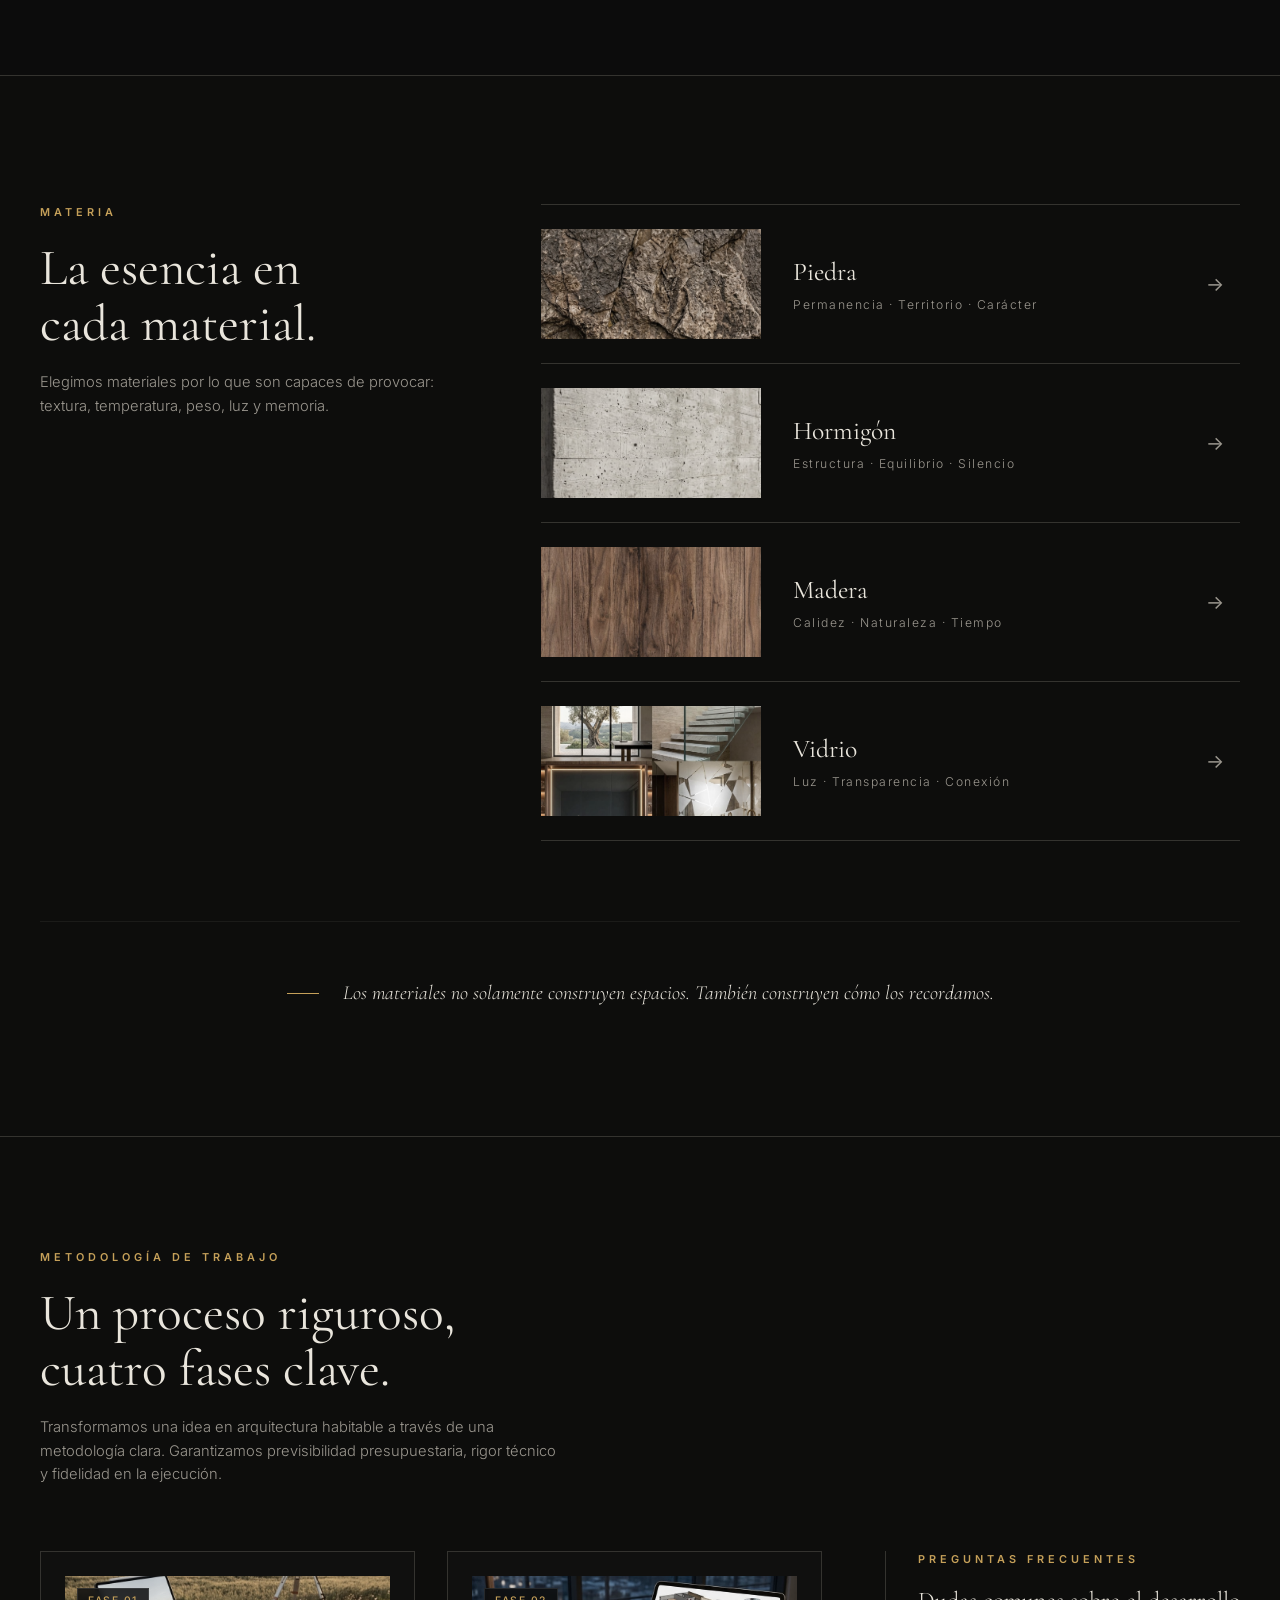
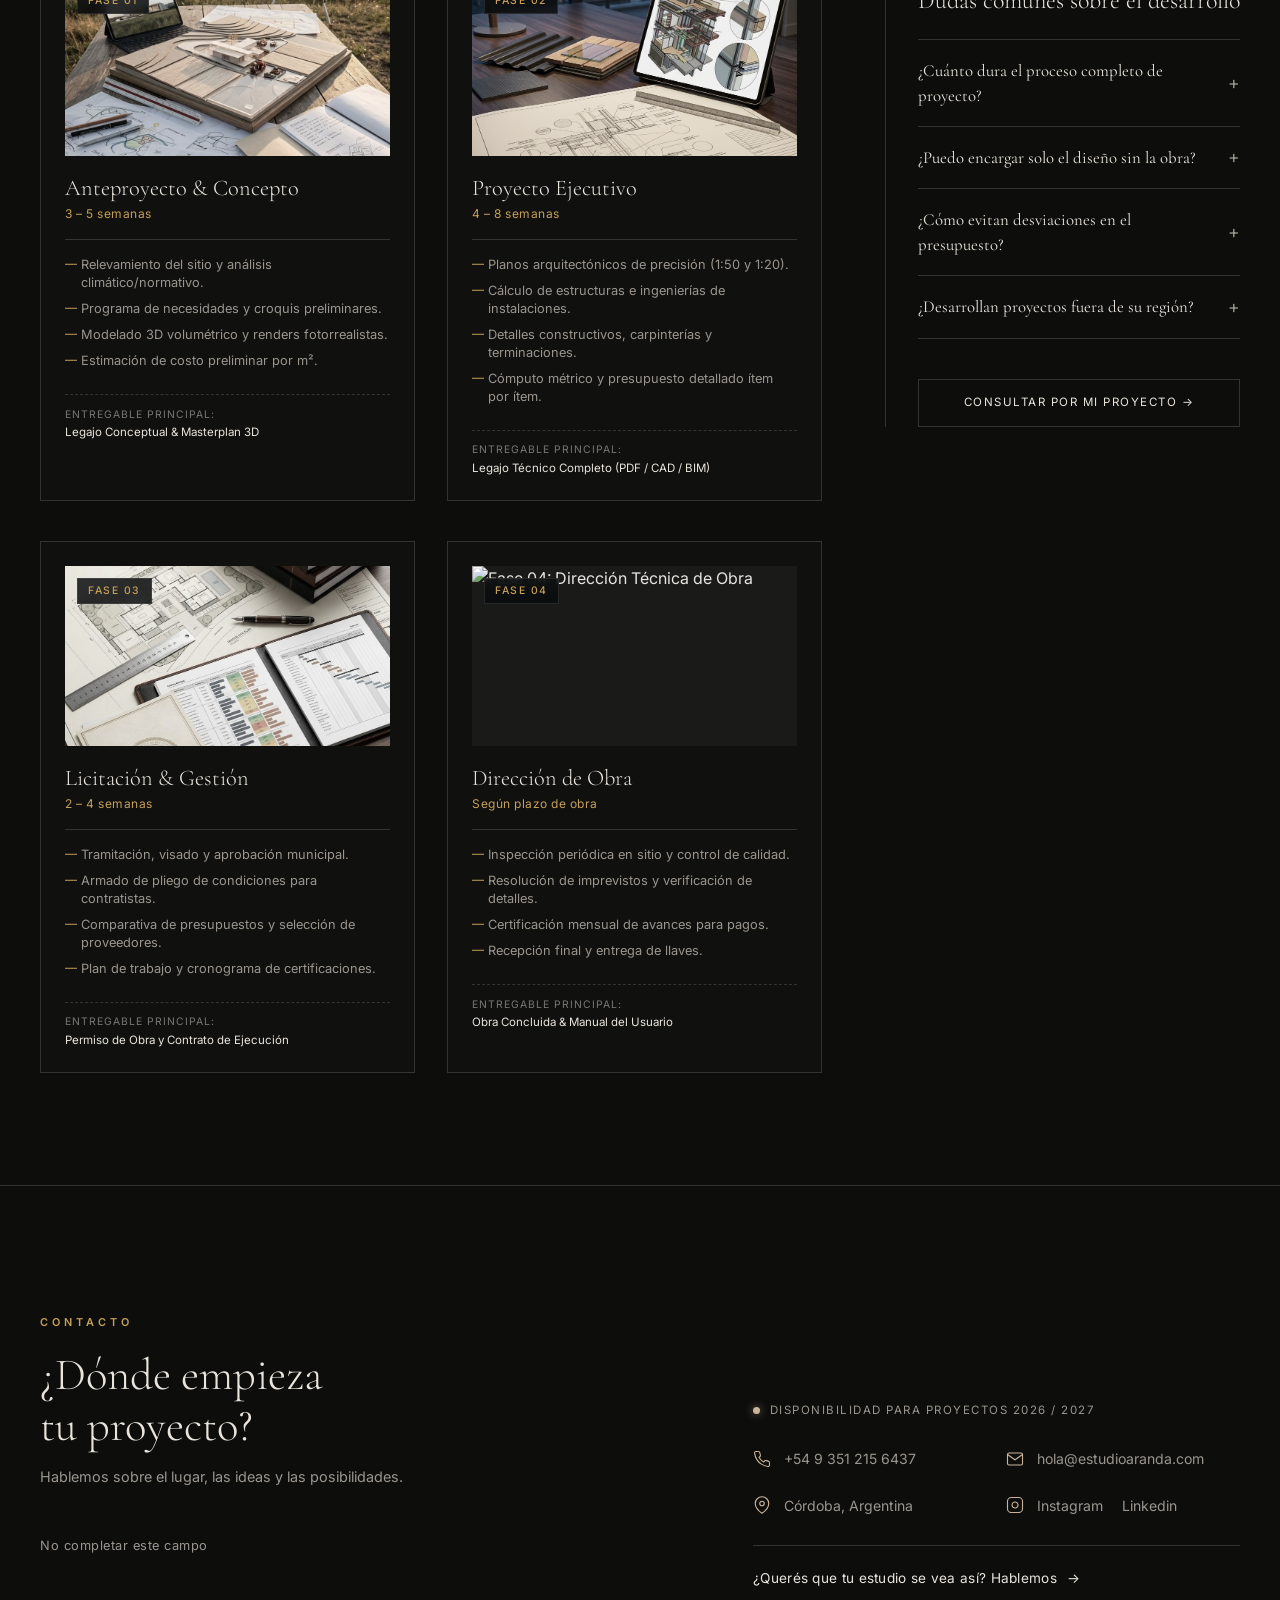
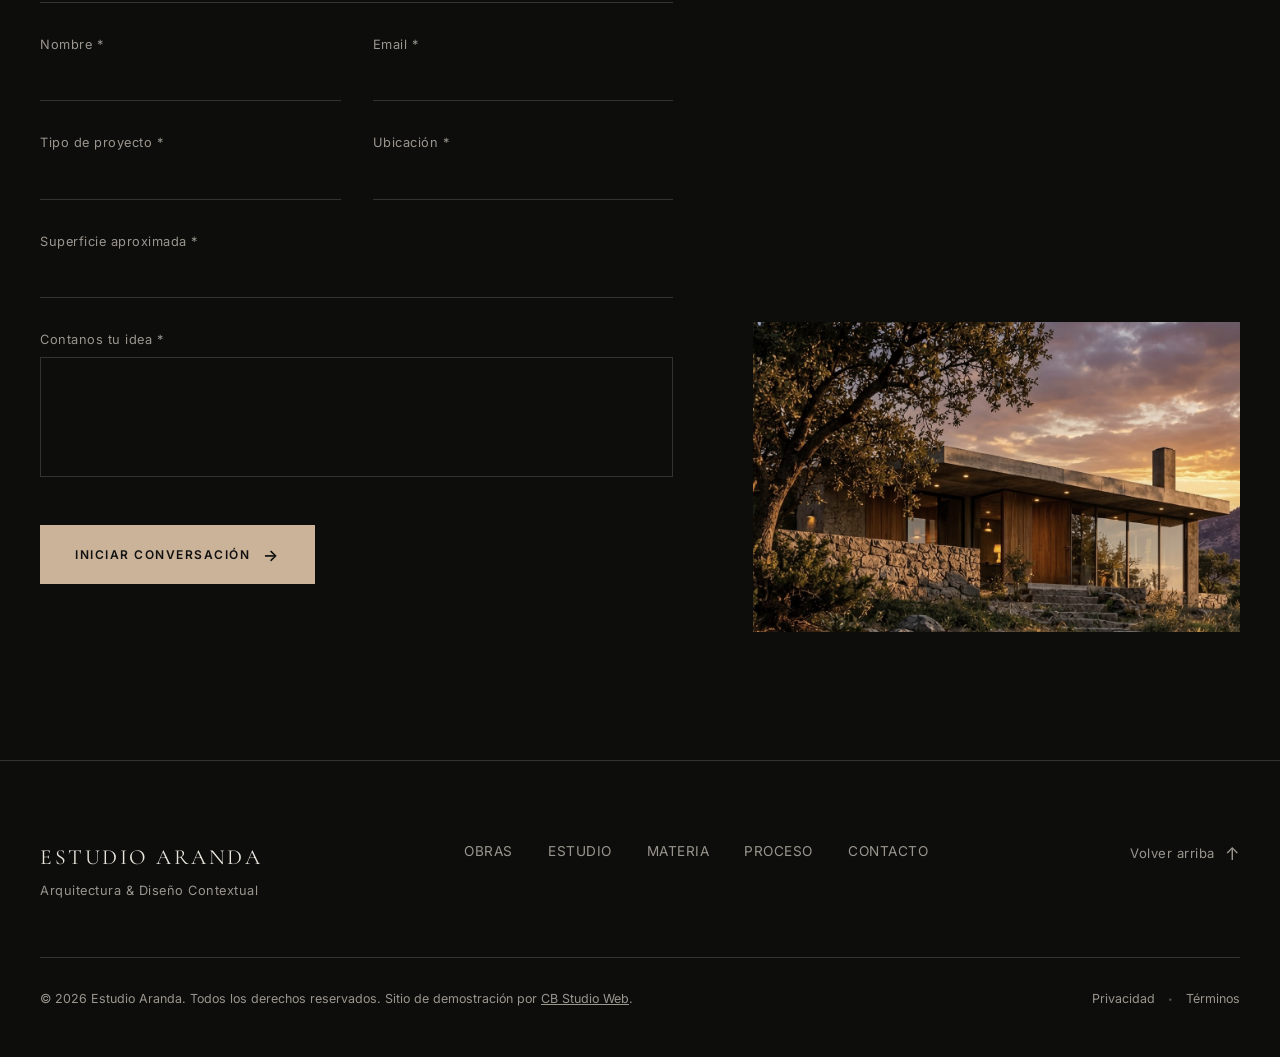
==== commit 453f8f38: "mejora completa" ====
--- a/index.html
+++ b/index.html
@@ -98,9 +98,9 @@
     <!-- Slider de Imágenes de Fondo -->
     <div class="hero-slides">
       <div class="hero-slide active" role="img" aria-label="Casa del Olivo, proyecto residencial en Traslasierra, Córdoba" style="background-image: url('img/casa olivo/casa del olivo.jpg');" data-project="CASA DEL OLIVO" data-num="01 / 04" data-link="casa-del-olivo.html"></div>
-      <div class="hero-slide" role="img" aria-label="Refugio La Cumbre, proyecto de hospitalidad en Córdoba" style="background-image: url('img/refugio la cumbre.jpg');" data-project="REFUGIO LA CUMBRE" data-num="02 / 04" data-link="refugio-la-cumbre.html"></div>
-      <div class="hero-slide" role="img" aria-label="Casa Umbral, proyecto residencial en Mendoza" style="background-image: url('img/casa umbral.jpg');" data-project="CASA UMBRAL" data-num="03 / 04" data-link="casa-umbral.html"></div>
-      <div class="hero-slide" role="img" aria-label="Bodega del Valle, proyecto de enoturismo en Valle de Uco, Mendoza" style="background-image: url('img/bodega del valle.jpg');" data-project="BODEGA DEL VALLE" data-num="04 / 04" data-link="bodega-del-valle.html"></div>
+      <div class="hero-slide" role="img" aria-label="Refugio La Cumbre, proyecto de hospitalidad en Córdoba" style="background-image: url('img/refugio la cumbre/refugio la cumbre.jpg');" data-project="REFUGIO LA CUMBRE" data-num="02 / 04" data-link="refugio-la-cumbre.html"></div>
+      <div class="hero-slide" role="img" aria-label="Casa Umbral, proyecto residencial en Mendoza" style="background-image: url('img/casa umbral/casa umbral.jpg');" data-project="CASA UMBRAL" data-num="03 / 04" data-link="casa-umbral.html"></div>
+      <div class="hero-slide" role="img" aria-label="Bodega del Valle, proyecto de enoturismo en Valle de Uco, Mendoza" style="background-image: url('img/bodega del valle/bodega del valle.jpg');" data-project="BODEGA DEL VALLE" data-num="04 / 04" data-link="bodega-del-valle.html"></div>
     </div>
 
     <!-- Overlay gradiente cinematográfico -->
@@ -196,7 +196,7 @@
         <article class="obra-card reveal delay-1" data-category="hospitalidad">
           <a href="refugio-la-cumbre.html" class="obra-card-inner" aria-label="Ver proyecto Refugio La Cumbre">
             <div class="obra-img-wrapper">
-              <img src="img/refugio la cumbre.jpg" alt="Refugio La Cumbre, proyecto de hospitalidad en Córdoba" class="obra-img" loading="lazy" decoding="async">
+              <img src="img/refugio la cumbre/refugio la cumbre.jpg" alt="Refugio La Cumbre, proyecto de hospitalidad en Córdoba" class="obra-img" loading="lazy" decoding="async">
             </div>
             <div class="obra-content">
               <span class="obra-num">02</span>
@@ -215,7 +215,7 @@
         <article class="obra-card reveal delay-2" data-category="residencial">
           <a href="casa-umbral.html" class="obra-card-inner" aria-label="Ver proyecto Casa Umbral">
             <div class="obra-img-wrapper">
-              <img src="img/casa umbral.jpg" alt="Casa Umbral, vivienda residencial en Chacras de Coria, Mendoza" class="obra-img" loading="lazy" decoding="async">
+              <img src="img/casa umbral/casa umbral.jpg" alt="Casa Umbral, vivienda residencial en Chacras de Coria, Mendoza" class="obra-img" loading="lazy" decoding="async">
             </div>
             <div class="obra-content">
               <span class="obra-num">03</span>
@@ -234,7 +234,7 @@
         <article class="obra-card reveal delay-3" data-category="comercial">
           <a href="bodega-del-valle.html" class="obra-card-inner" aria-label="Ver proyecto Bodega del Valle">
             <div class="obra-img-wrapper">
-              <img src="img/bodega del valle.jpg" alt="Bodega del Valle, proyecto de enoturismo en Valle de Uco, Mendoza" class="obra-img" loading="lazy" decoding="async">
+              <img src="img/bodega del valle/bodega del valle.jpg" alt="Bodega del Valle, proyecto de enoturismo en Valle de Uco, Mendoza" class="obra-img" loading="lazy" decoding="async">
             </div>
             <div class="obra-content">
               <span class="obra-num">04</span>
@@ -651,7 +651,7 @@
           <h2 class="contacto-title" id="contacto-title">¿Dónde empieza<br>tu proyecto?</h2>
           <p class="contacto-desc">Hablemos sobre el lugar, las ideas y las posibilidades.</p>
 
-          <form class="contacto-form" name="contacto-estudio-aranda" method="POST" action="https://formspree.io/f/TU_ID_DE_FORMSPREE">
+          <form class="contacto-form" name="contacto-estudio-aranda" method="POST" action="https://formspree.io/f/xrpeezek">
             <div class="form-group" hidden aria-hidden="true">
               <label for="_gotcha">No completar este campo</label>
               <input type="text" id="_gotcha" name="_gotcha" tabindex="-1" autocomplete="off">
@@ -773,9 +773,9 @@
           <!-- Mini Slider de Imágenes Limpias -->
           <div class="contacto-img-container contacto-slider">
             <div class="contacto-slide active" style="background-image: url('img/casa olivo/casa del olivo.jpg');"></div>
-            <div class="contacto-slide" style="background-image: url('img/bodega del valle.jpg');"></div>
-            <div class="contacto-slide" style="background-image: url('img/casa umbral.jpg');"></div>
-            <div class="contacto-slide" style="background-image: url('img/refugio la cumbre.jpg');"></div>
+            <div class="contacto-slide" style="background-image: url('img/bodega del valle/bodega del valle.jpg');"></div>
+            <div class="contacto-slide" style="background-image: url('img/casa umbral/casa umbral.jpg');"></div>
+            <div class="contacto-slide" style="background-image: url('img/refugio la cumbre/refugio la cumbre.jpg');"></div>
           </div>
 
         </div>
--- a/style.css
+++ b/style.css
@@ -499,7 +499,7 @@
    ========================================== */
 @media (max-width: 768px) {
   .hero {
-    height: 90dvh; /* Cubre el 100% exacto de la pantalla limpia */
+    height: 88dvh; /* Cubre el 100% exacto de la pantalla limpia */
   }
 
   .hero-slide {
@@ -2561,3 +2561,6 @@
 }
 .gracias-demo a { color: #fff; text-decoration: underline; }
 .copyright a { color: inherit; text-decoration: underline; }
+
+/* Páginas de proyecto: espacio inferior para que el botón flotante no tape "Siguiente proyecto" */
+body.obra-detalle-body { padding-bottom: 96px; }
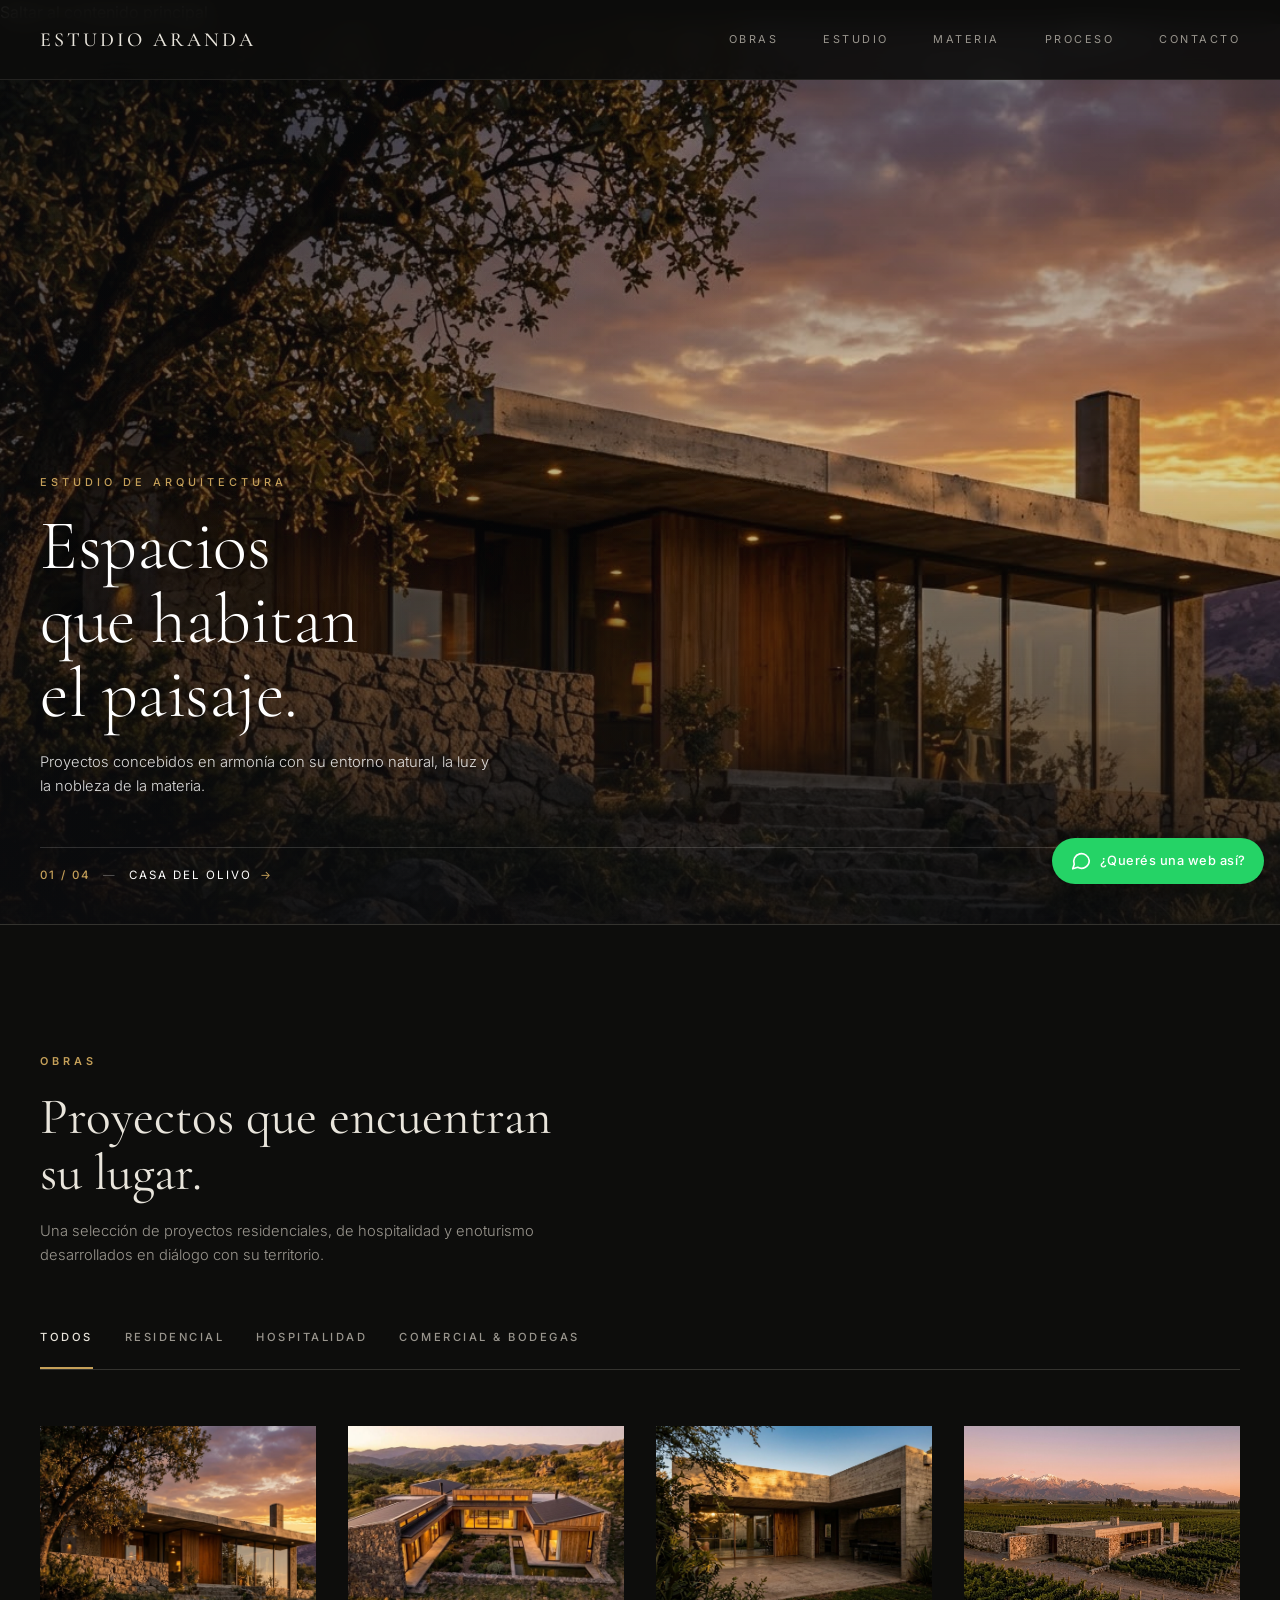
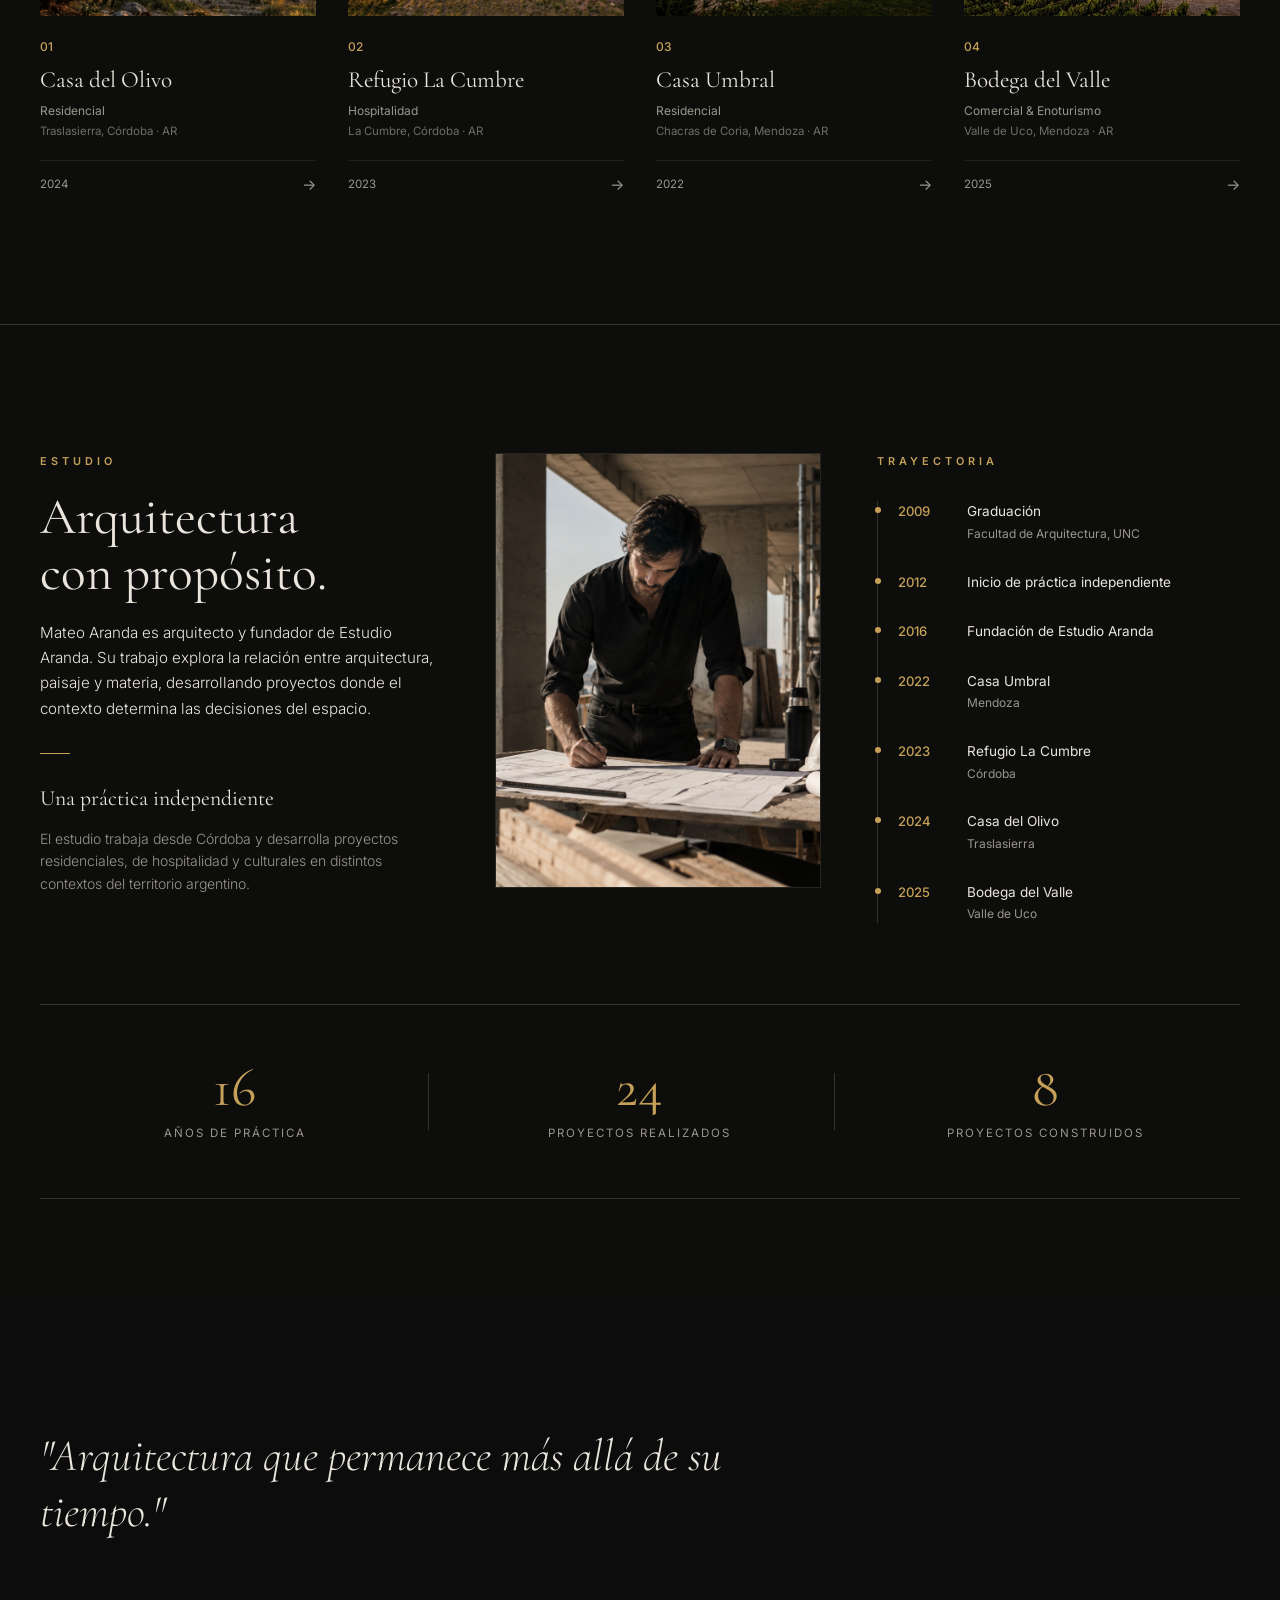
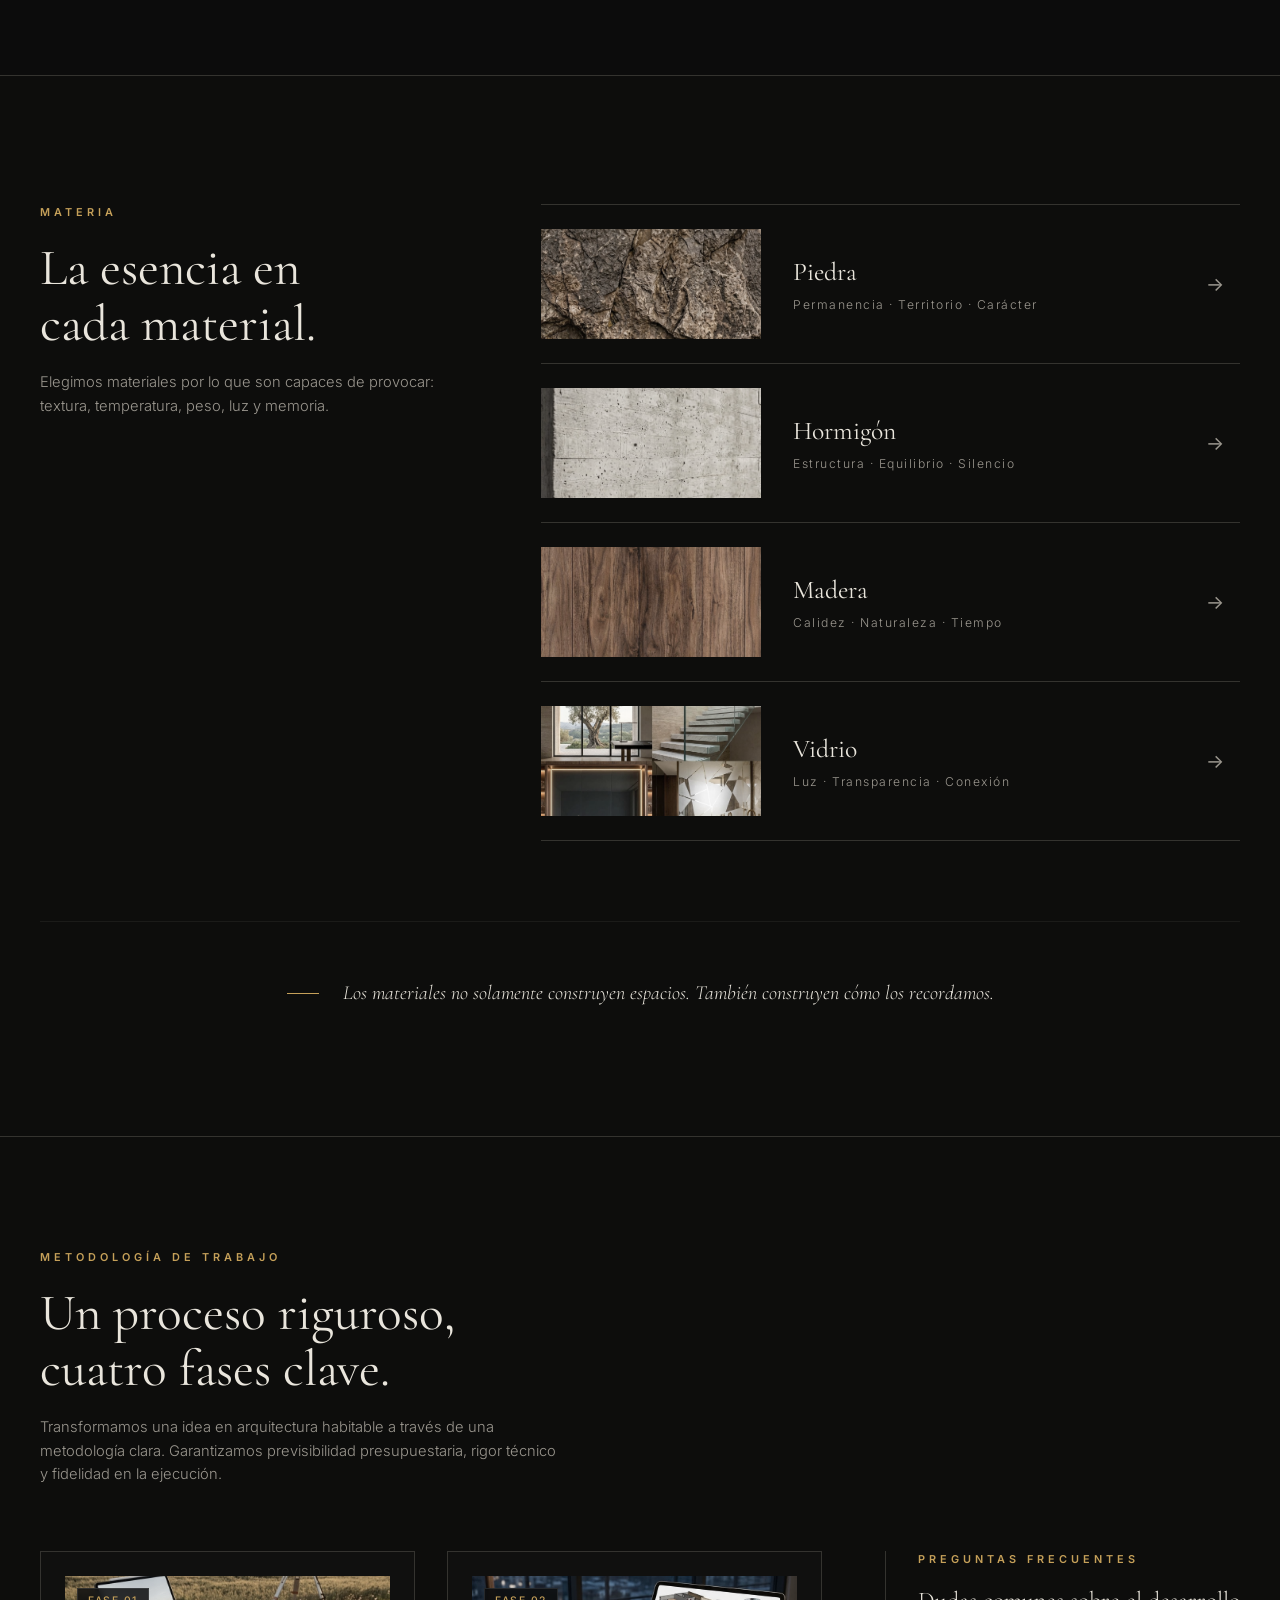
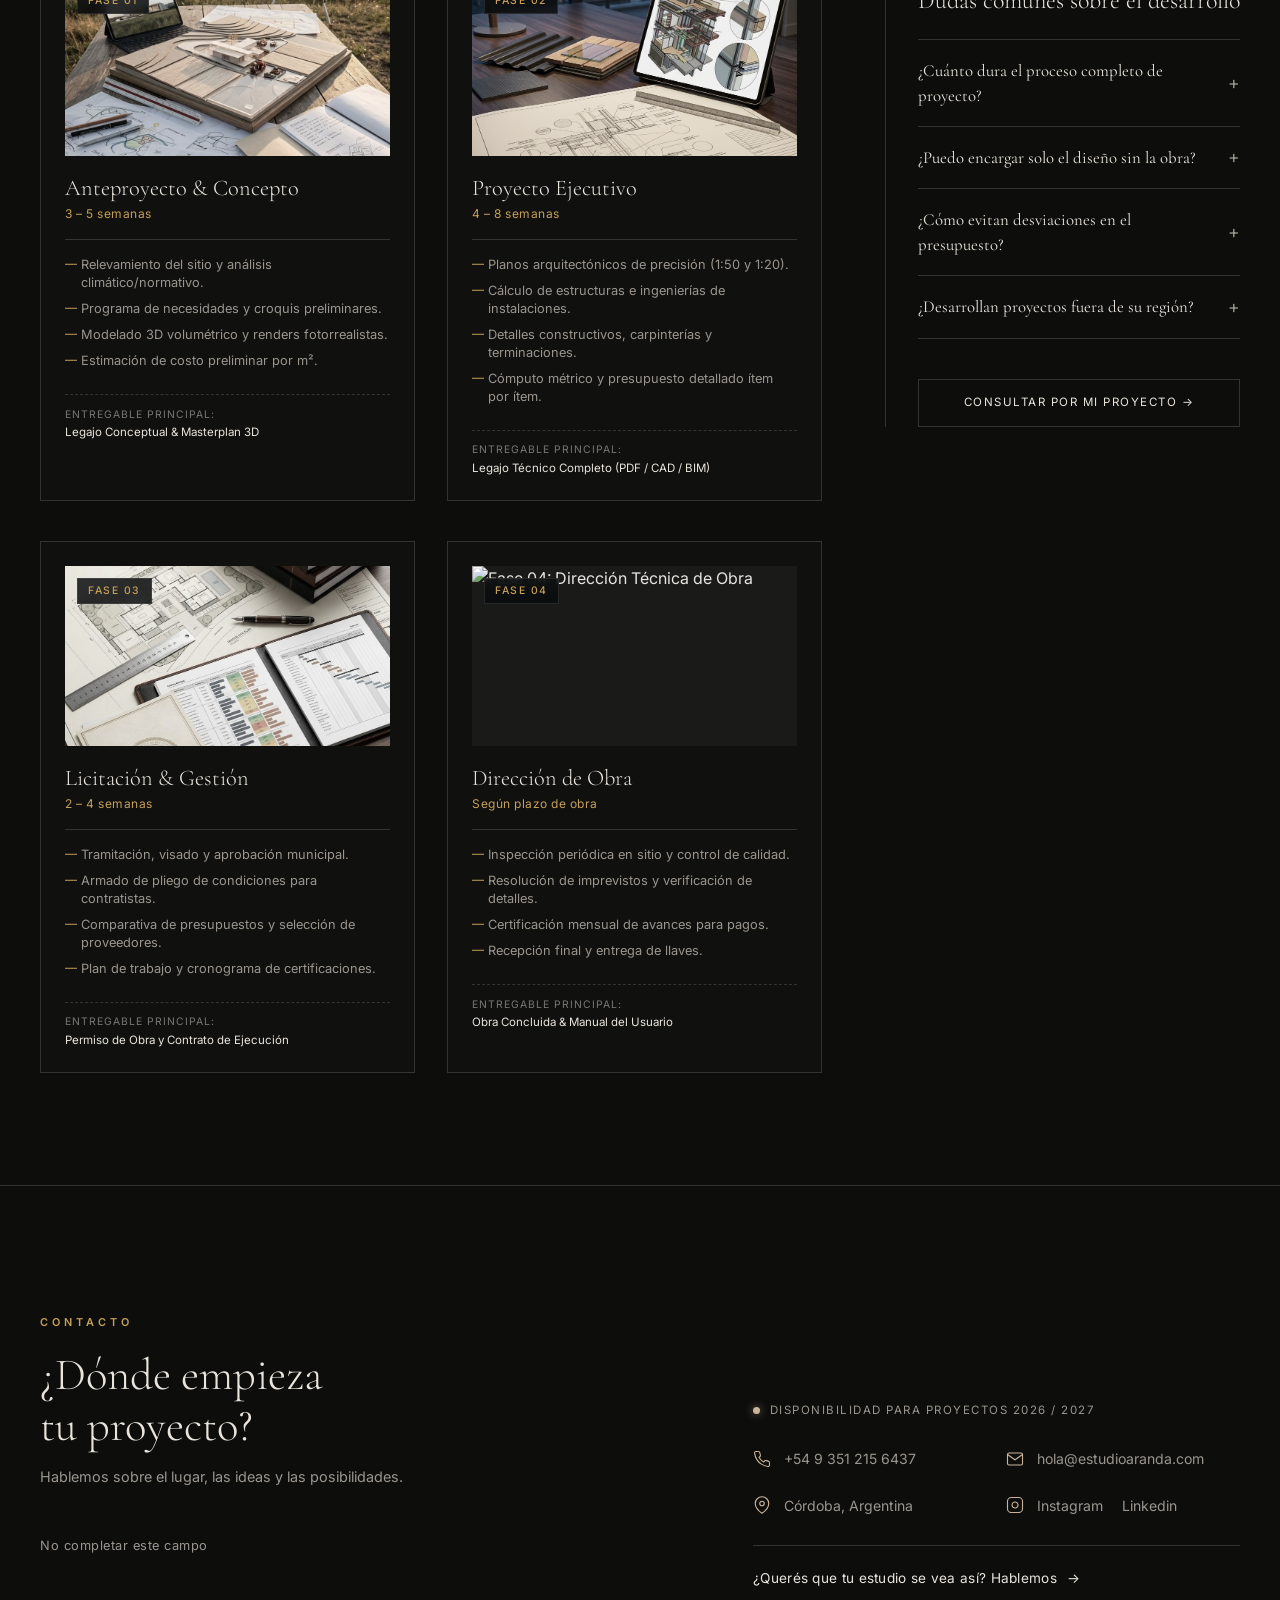
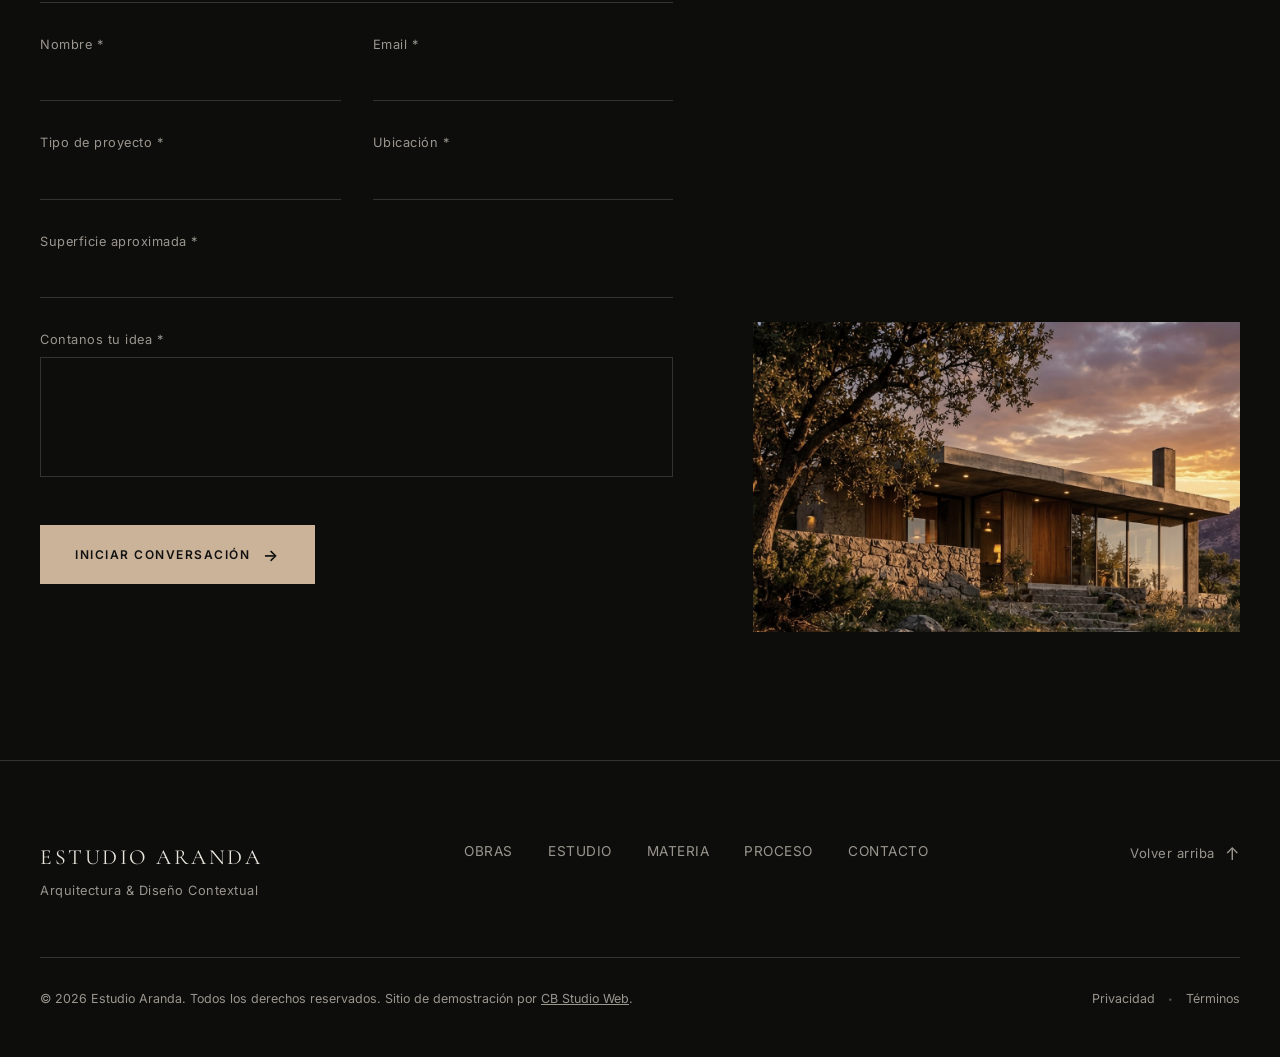
==== commit edfe9e61: "fotos" ====
--- a/index.html
+++ b/index.html
@@ -821,7 +821,7 @@
 
       <!-- Bloque Inferior: Copyright y Políticas -->
       <div class="footer-bottom reveal delay-2">
-        <p class="copyright">&copy; 2026 Estudio Aranda. Todos los derechos reservados. Sitio de demostración por <a href="https://cbstudioweb.netlify.app" target="_blank" rel="noopener noreferrer">CB Studio Web</a>.</p>
+        <p class="copyright">&copy; 2026 Estudio Aranda. Todos los derechos reservados. Sitio de demostración por <a href="https://cbstudioweb.vercel.app" target="_blank" rel="noopener noreferrer">CB Studio Web</a>.</p>
         
         <div class="footer-legal">
           <a href="privacidad.html">Privacidad</a>
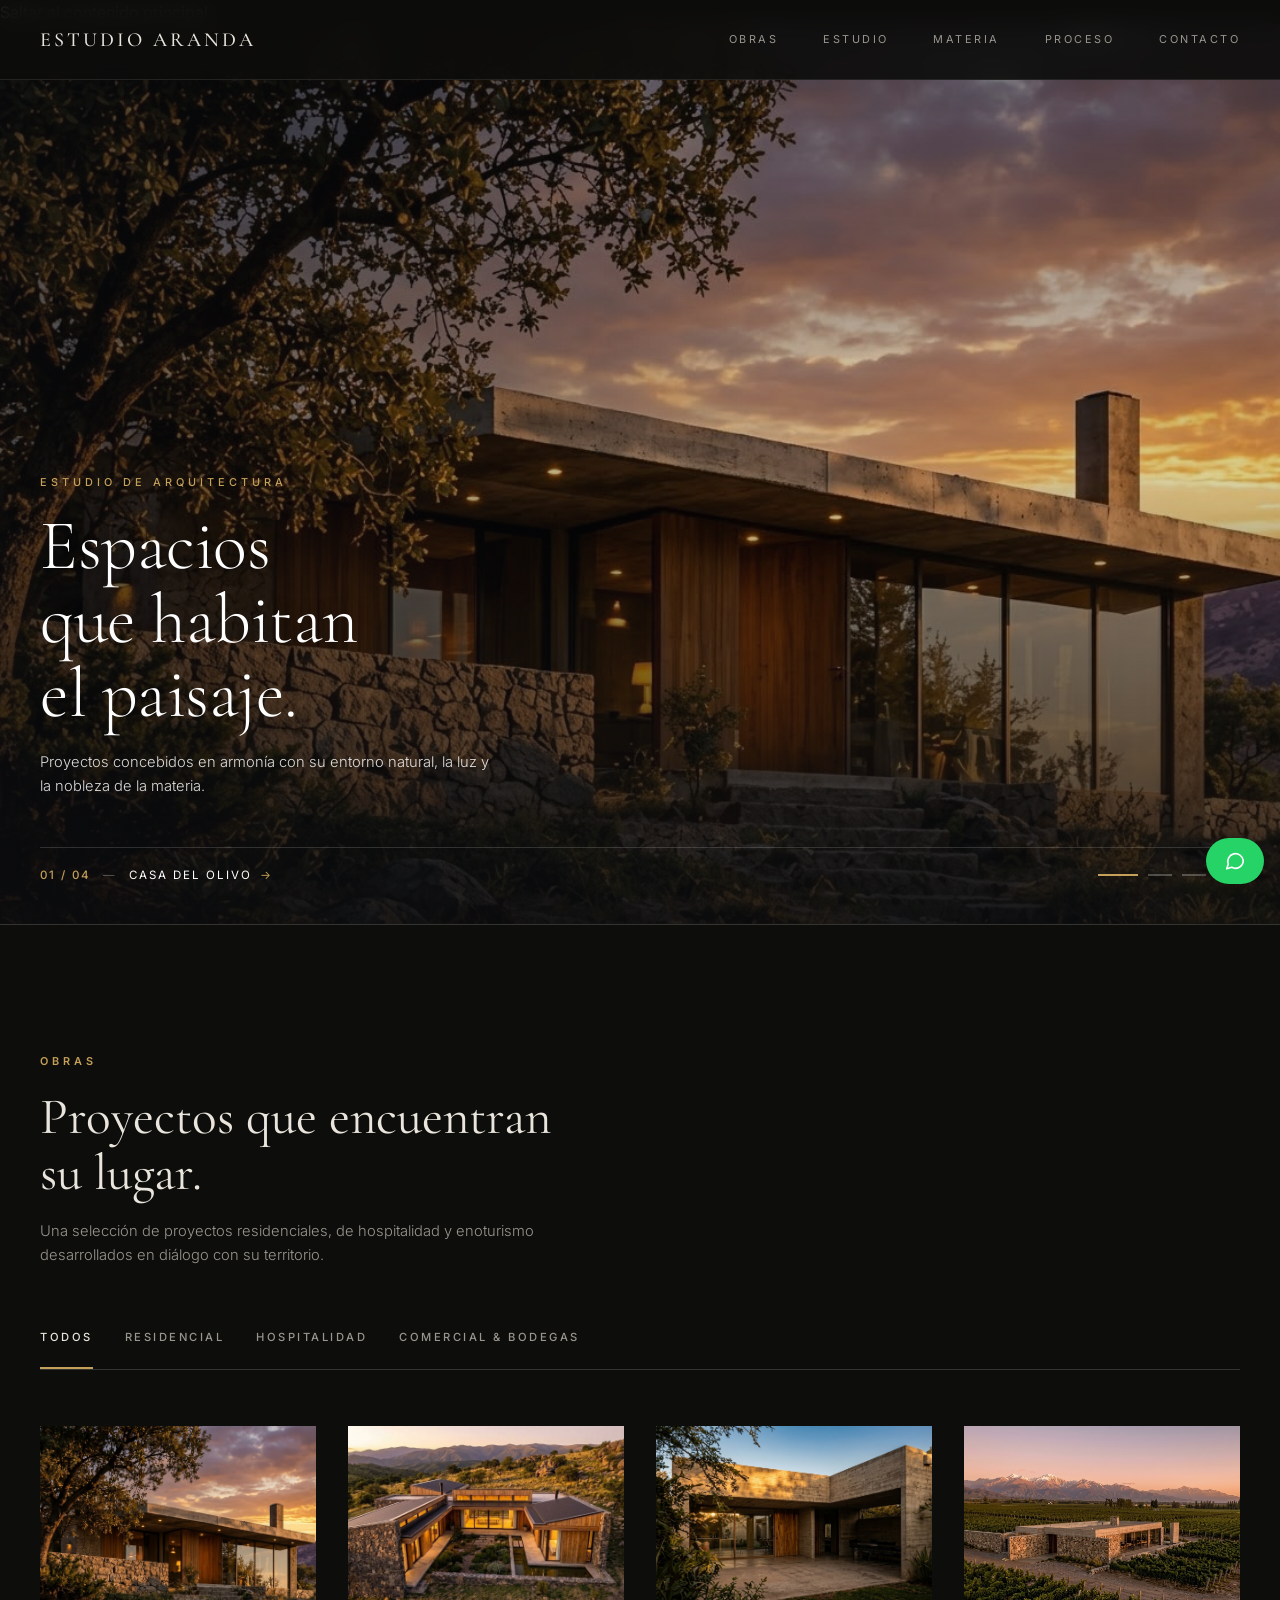
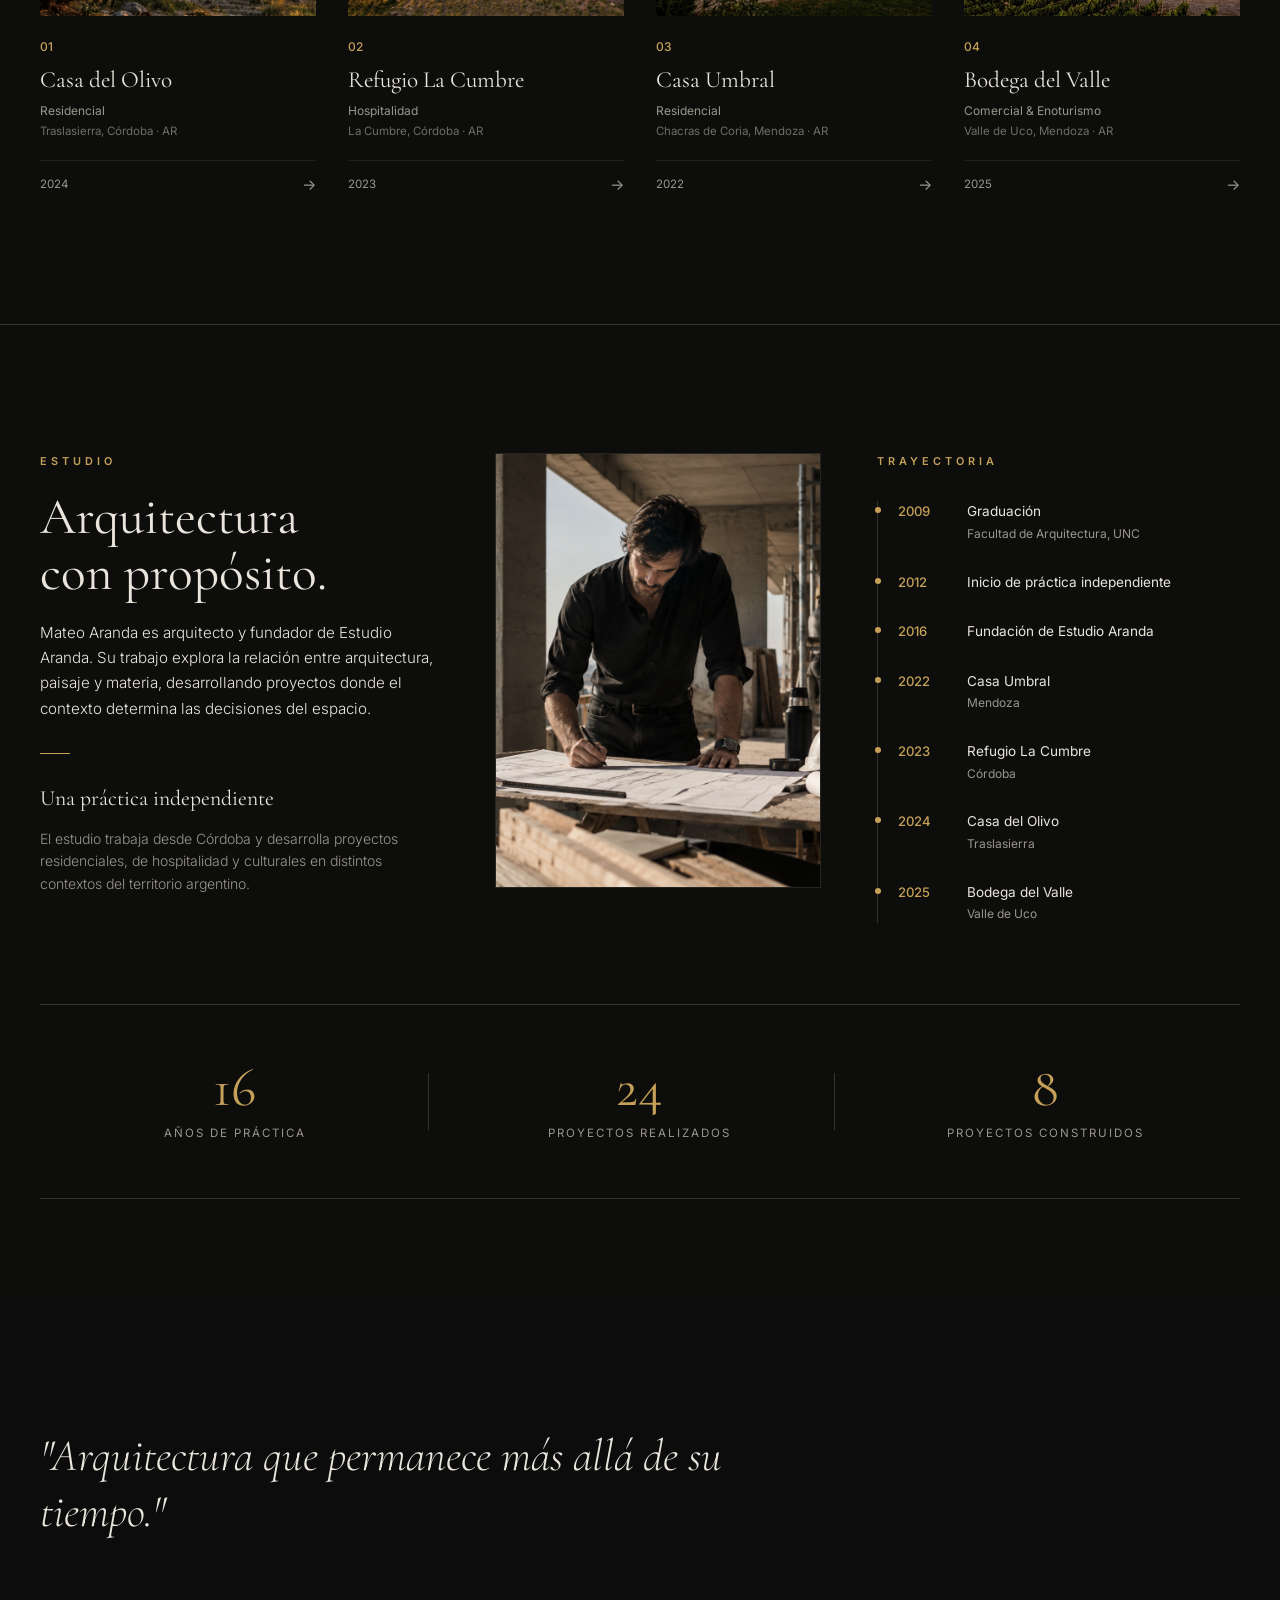
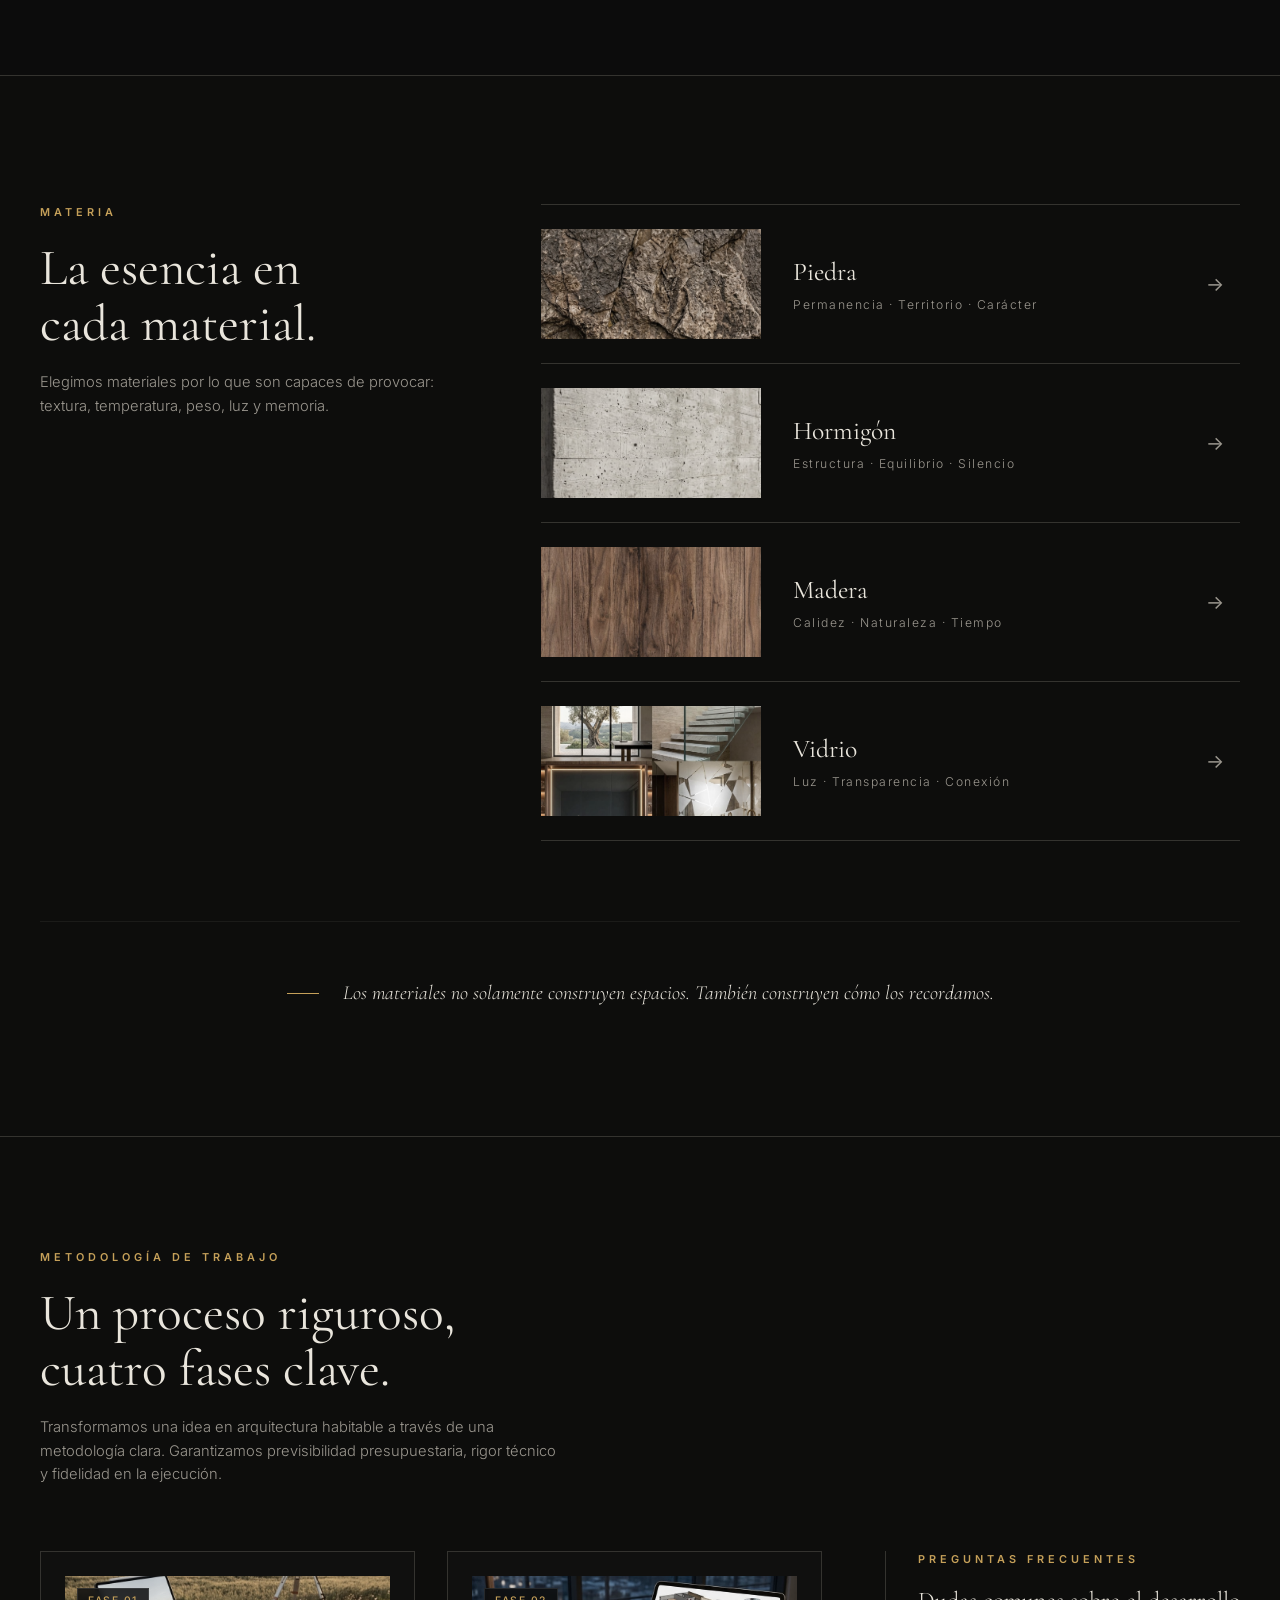
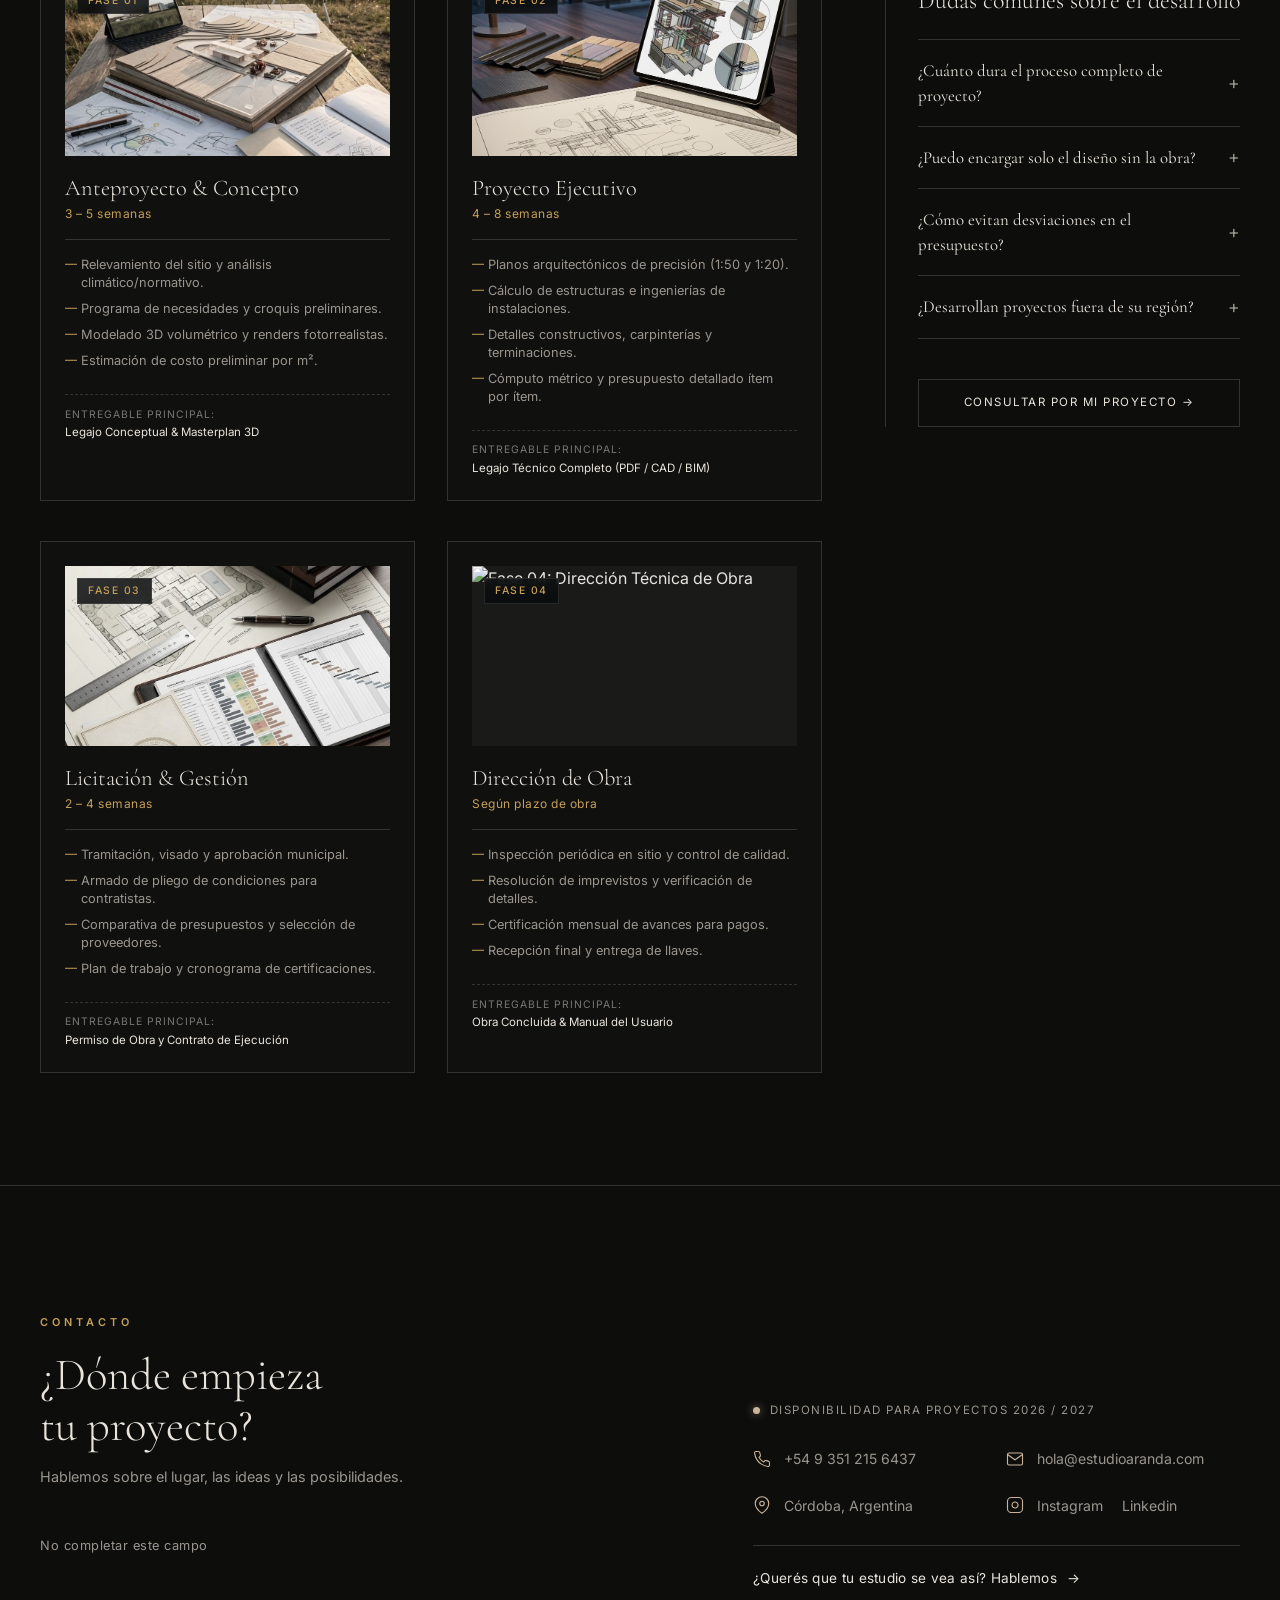
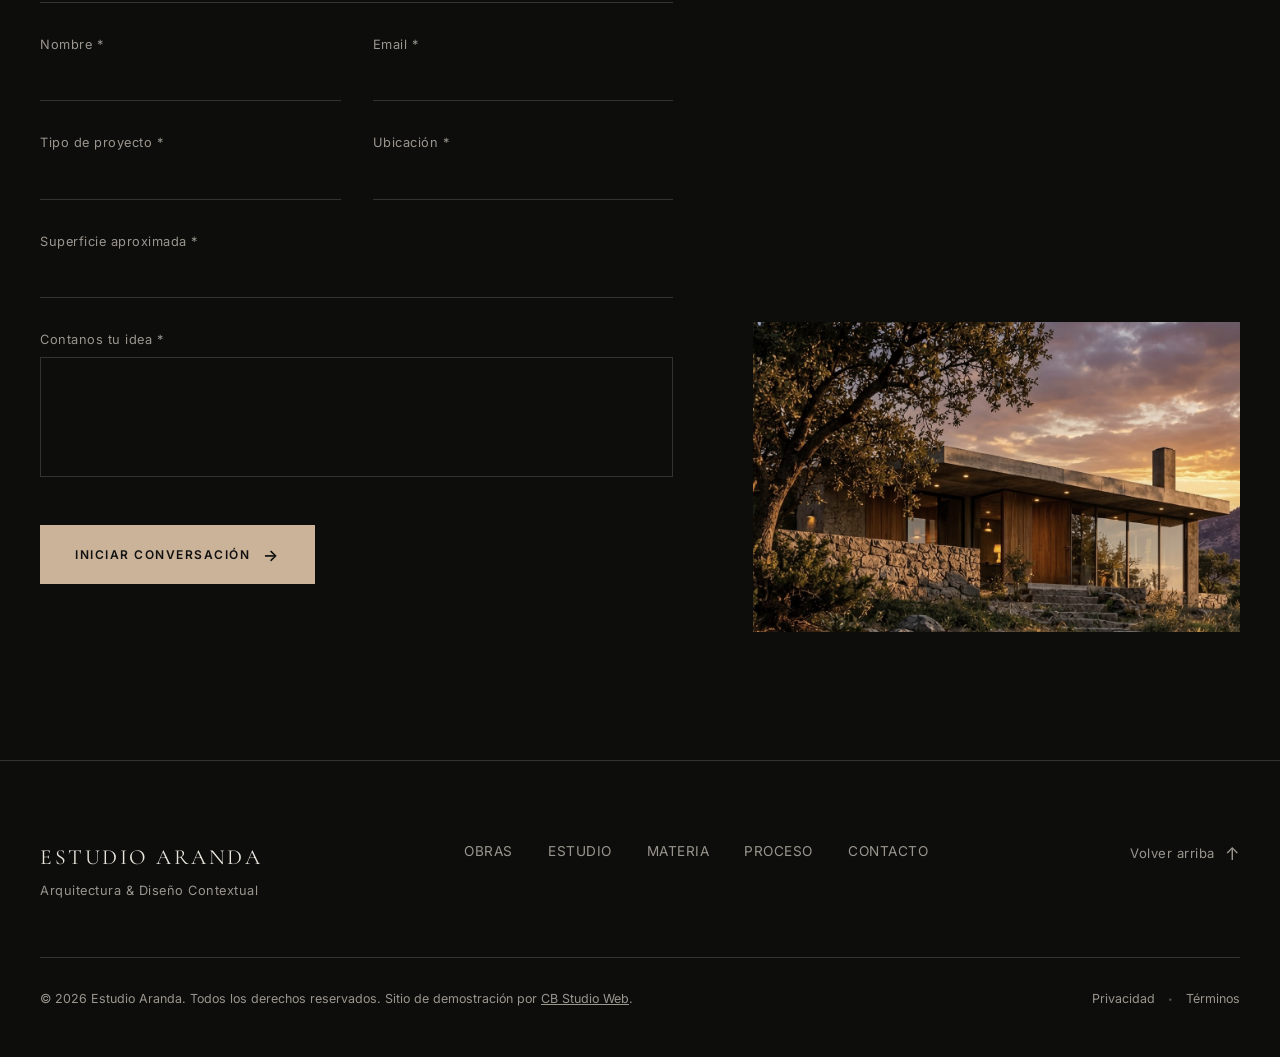
==== commit bd2c731d: "mejora del boton" ====
--- a/index.html
+++ b/index.html
@@ -838,7 +838,6 @@
   <!-- Lógica JavaScript -->
   <a href="https://wa.me/5493525632567?text=Hola%20CB%20Studio%20Web%2C%20vi%20la%20demo%20de%20Estudio%20Aranda%20y%20quiero%20una%20web%20as%C3%AD%20para%20mi%20estudio." class="whatsapp-float" target="_blank" rel="noopener noreferrer" aria-label="¿Querés una web así? Escribinos por WhatsApp">
     <svg viewBox="0 0 24 24" width="22" height="22" fill="none" stroke="currentColor" stroke-width="1.8" stroke-linecap="round" stroke-linejoin="round" aria-hidden="true"><path d="M21 11.5a8.5 8.5 0 0 1-12.6 7.4L3 20.5l1.6-5A8.5 8.5 0 1 1 21 11.5z"/></svg>
-    <span>¿Querés una web así?</span>
   </a>
 
   <script src="script.js" defer></script>
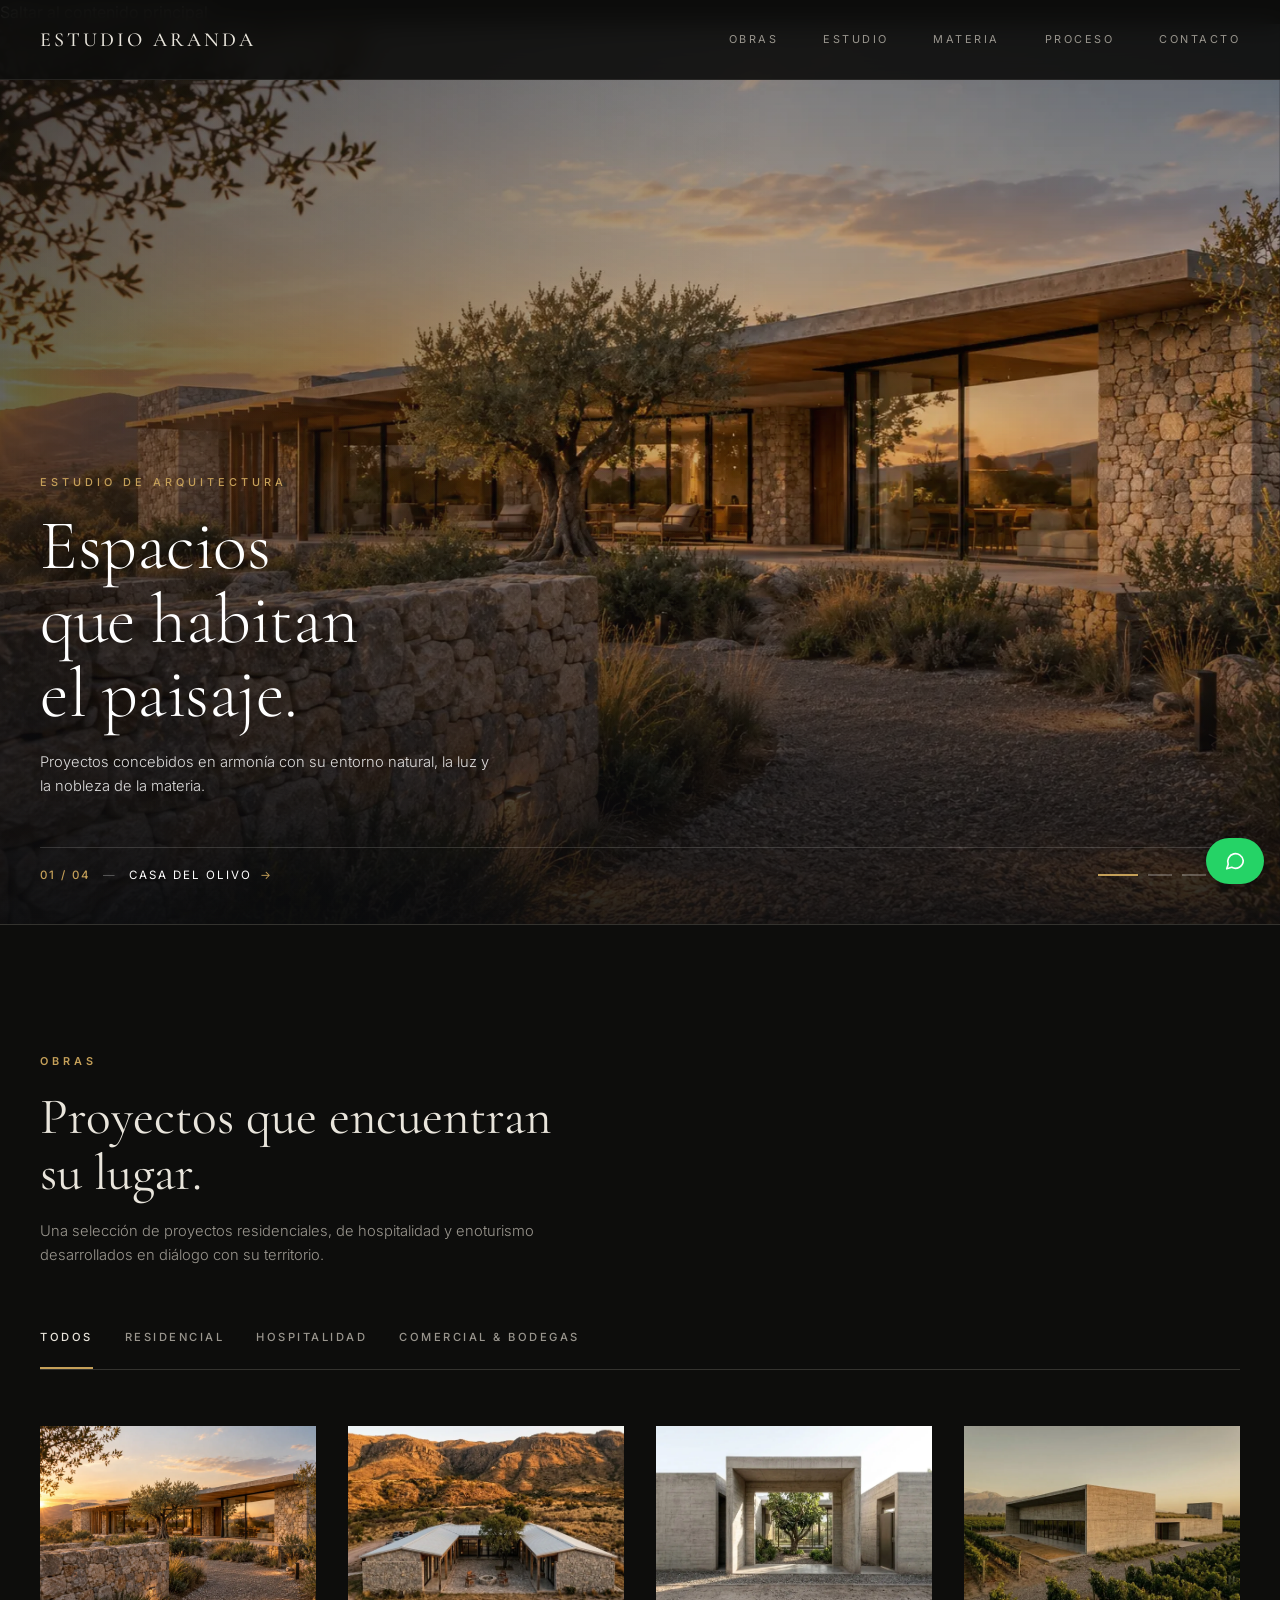
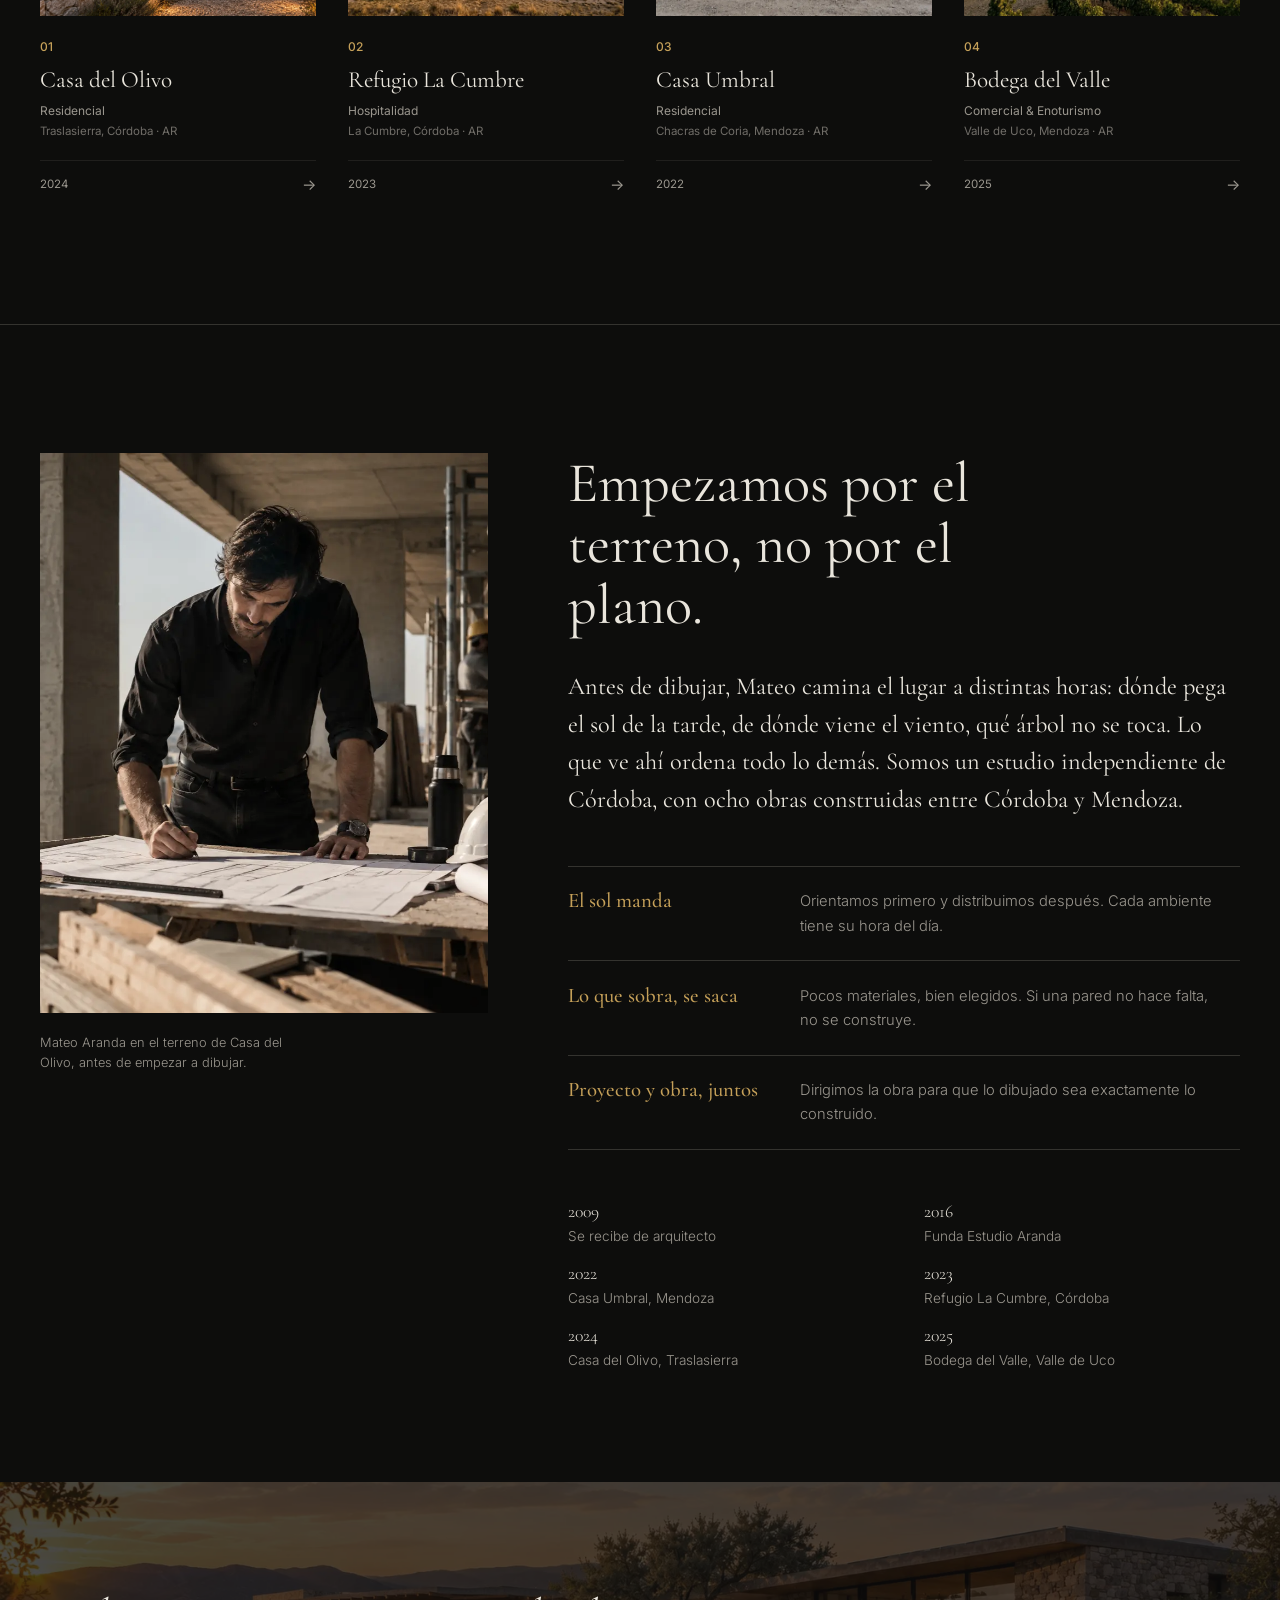
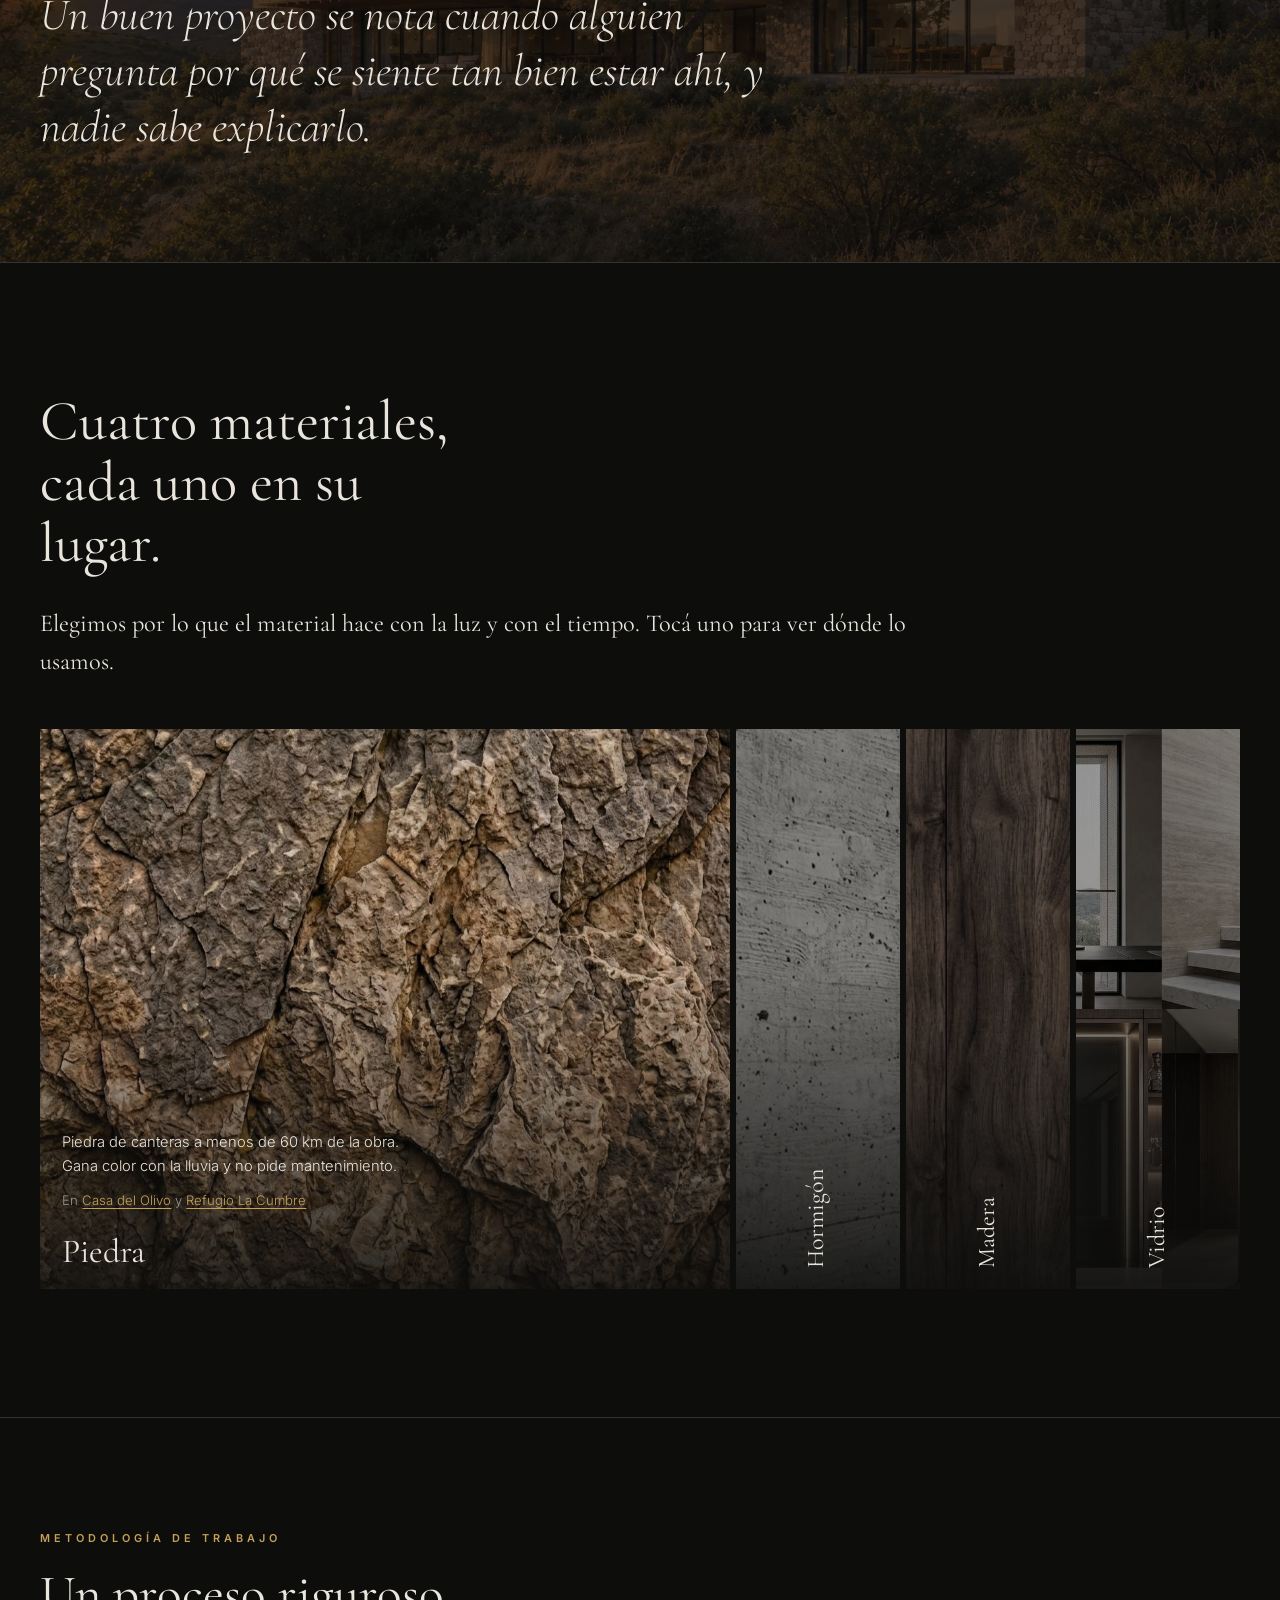
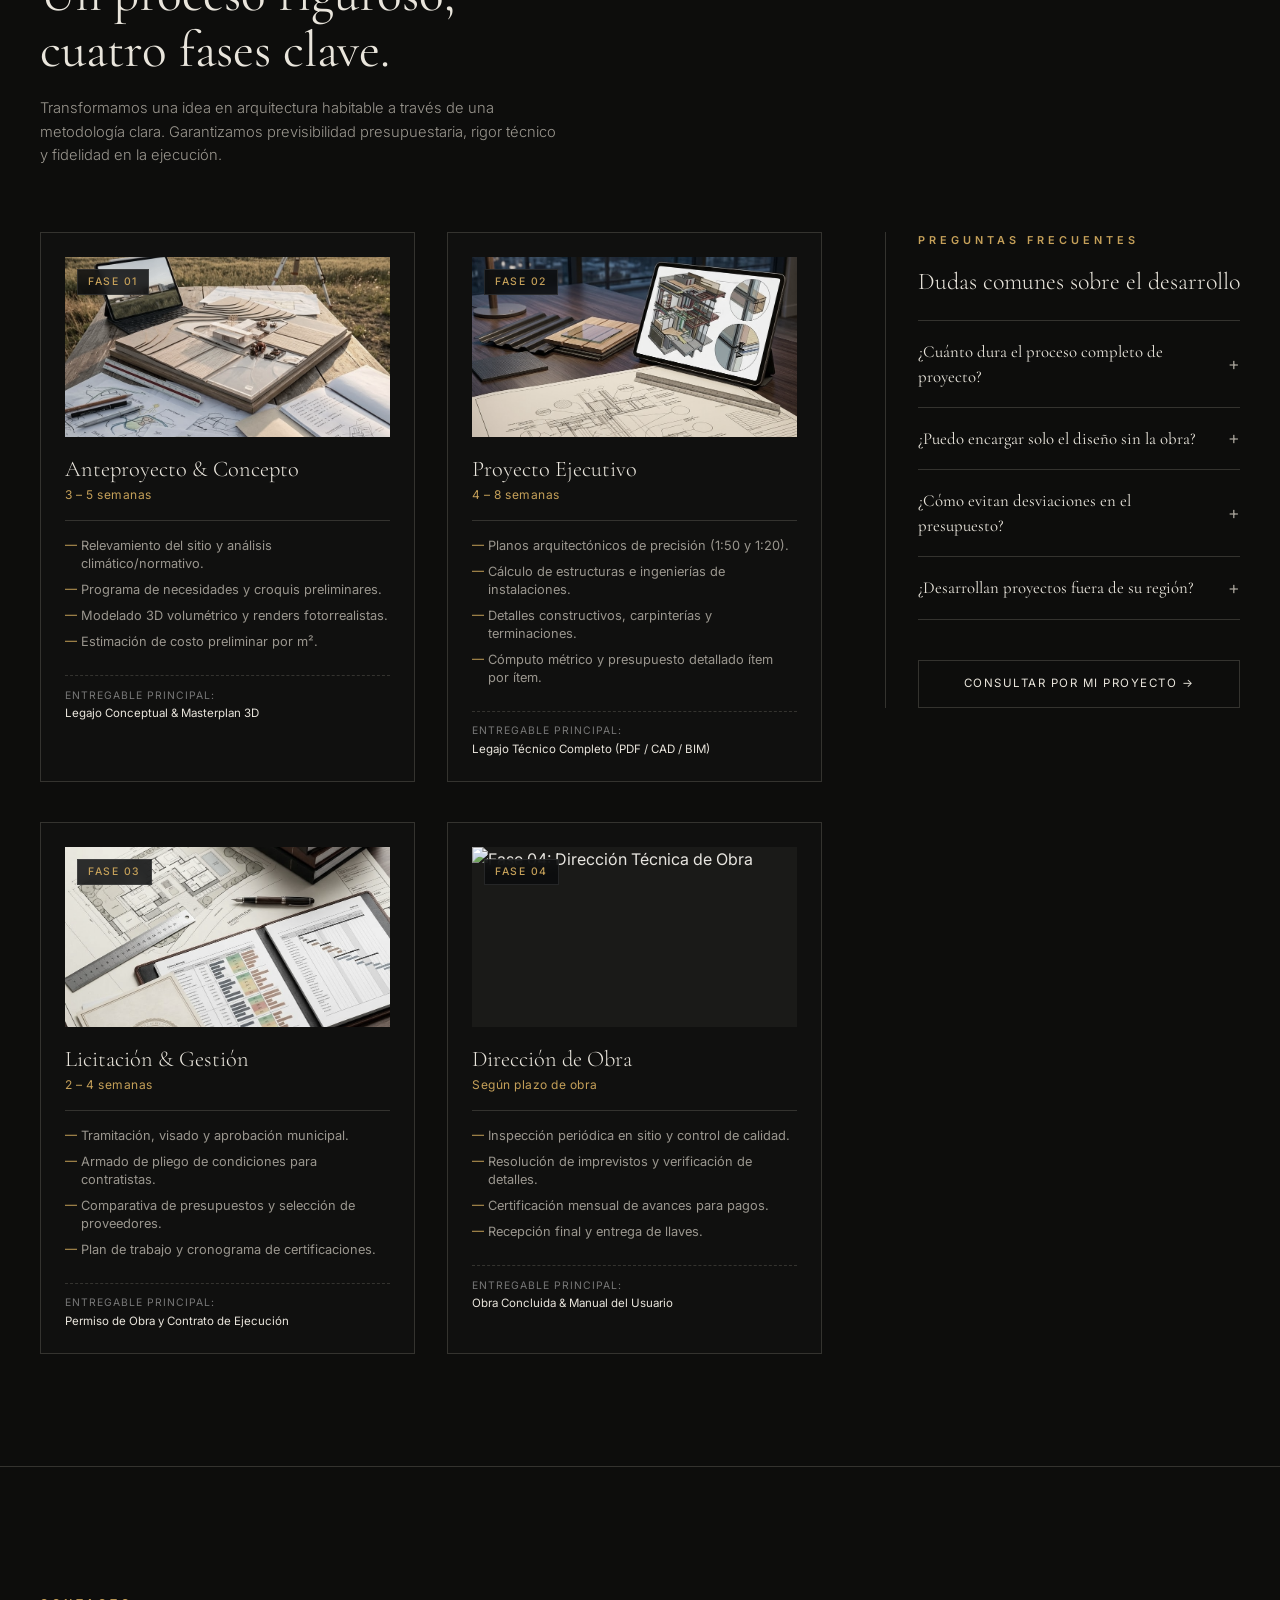
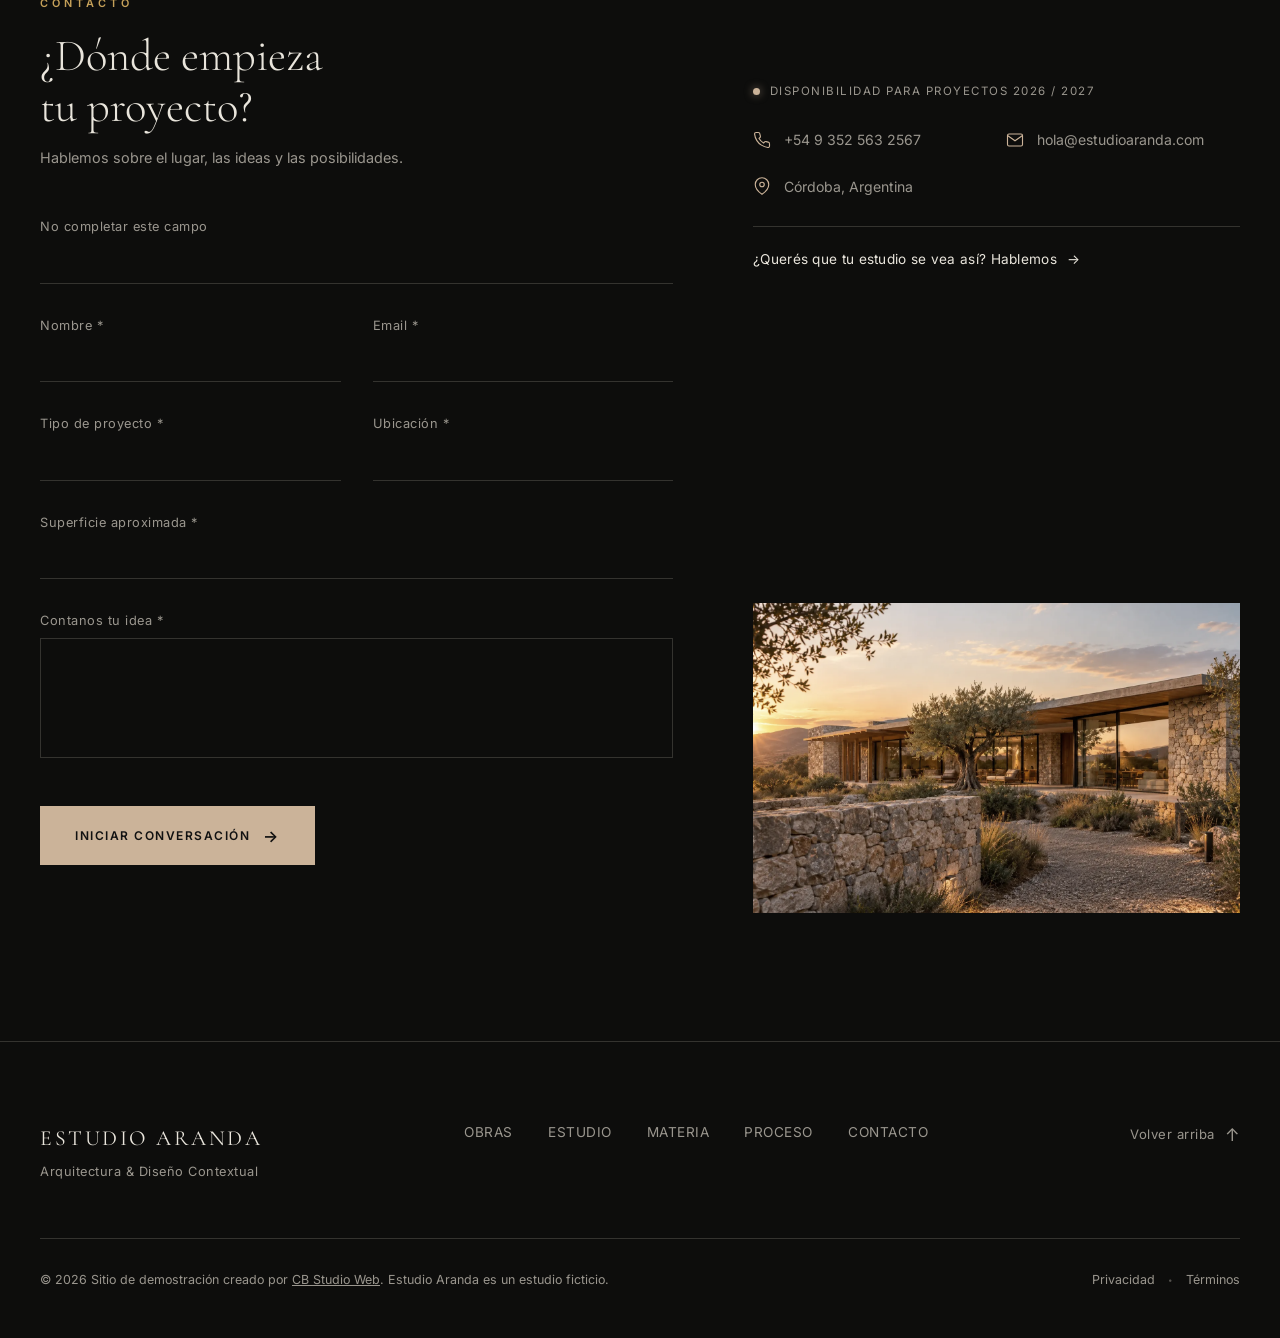
==== commit 6ceb2c80: "mejora completa" ====
--- a/index.html
+++ b/index.html
@@ -4,7 +4,7 @@
   <meta charset="UTF-8">
   <meta name="viewport" content="width=device-width, initial-scale=1.0, viewport-fit=cover">
   <meta name="description" content="Estudio Aranda es un estudio de arquitectura de Córdoba, Argentina, especializado en proyectos residenciales, hospitalidad y enoturismo integrados al paisaje, la luz y la materia.">
-  <meta name="robots" content="index, follow, max-image-preview:large, max-snippet:-1, max-video-preview:-1">
+  <meta name="robots" content="noindex, follow">
   <meta name="author" content="Estudio Aranda">
   <meta name="theme-color" content="#0D0D0C">
   <meta name="referrer" content="strict-origin-when-cross-origin">
@@ -18,17 +18,17 @@
   <meta property="og:title" content="Estudio Aranda | Arquitectura en Córdoba, Argentina">
   <meta property="og:description" content="Arquitectura residencial, hospitalidad y enoturismo en diálogo con el paisaje, la luz y la materia.">
   <meta property="og:url" content="https://estudioaranda.vercel.app/">
-  <meta property="og:image" content="https://estudioaranda.vercel.app/img/casa%20olivo/casa%20del%20olivo.jpg">
+  <meta property="og:image" content="https://estudioaranda.vercel.app/img/casa-olivo/olivo-fachada.webp">
   <meta property="og:image:alt" content="Casa del Olivo, proyecto residencial de Estudio Aranda en Traslasierra, Córdoba">
 
   <meta name="twitter:card" content="summary_large_image">
   <meta name="twitter:title" content="Estudio Aranda | Arquitectura en Córdoba, Argentina">
   <meta name="twitter:description" content="Arquitectura residencial, hospitalidad y enoturismo en diálogo con el paisaje, la luz y la materia.">
-  <meta name="twitter:image" content="https://estudioaranda.vercel.app/img/casa%20olivo/casa%20del%20olivo.jpg">
+  <meta name="twitter:image" content="https://estudioaranda.vercel.app/img/casa-olivo/olivo-fachada.webp">
 
   <link rel="icon" href="data:image/svg+xml,%3Csvg xmlns='http://www.w3.org/2000/svg' viewBox='0 0 100 100'%3E%3Crect width='100' height='100' fill='%230D0D0C'/%3E%3Ctext x='50' y='67' text-anchor='middle' font-family='Georgia,serif' font-size='52' fill='%23E9E5DC'%3EA%3C/text%3E%3C/svg%3E">
   
-  <link rel="preload" as="image" href="img/casa%20olivo/casa%20del%20olivo.jpg" fetchpriority="high">
+  <link rel="preload" as="image" href="img/casa-olivo/olivo-fachada.webp" fetchpriority="high">
 
   <link rel="preconnect" href="https://images.unsplash.com">
 
@@ -47,11 +47,7 @@
     "name": "Estudio Aranda",
     "url": "https://estudioaranda.vercel.app/",
     "description": "Estudio de arquitectura de Córdoba, Argentina, especializado en proyectos residenciales, hospitalidad y enoturismo en diálogo con el paisaje.",
-    "telephone": "+54 9 351 215 6437",
-    "email": "hola@estudioaranda.com",
-    "address": {"@type": "PostalAddress", "addressLocality": "Córdoba", "addressCountry": "AR"},
-    "founder": {"@type": "Person", "name": "Mateo Aranda", "jobTitle": "Arquitecto"},
-    "sameAs": ["https://instagram.com", "https://linkedin.com"]
+    "address": {"@type": "PostalAddress", "addressLocality": "Córdoba", "addressCountry": "AR"}
   }
   </script>
 </head>
@@ -97,10 +93,10 @@
   <section class="hero" id="hero" aria-labelledby="hero-title">
     <!-- Slider de Imágenes de Fondo -->
     <div class="hero-slides">
-      <div class="hero-slide active" role="img" aria-label="Casa del Olivo, proyecto residencial en Traslasierra, Córdoba" style="background-image: url('img/casa olivo/casa del olivo.jpg');" data-project="CASA DEL OLIVO" data-num="01 / 04" data-link="casa-del-olivo.html"></div>
-      <div class="hero-slide" role="img" aria-label="Refugio La Cumbre, proyecto de hospitalidad en Córdoba" style="background-image: url('img/refugio la cumbre/refugio la cumbre.jpg');" data-project="REFUGIO LA CUMBRE" data-num="02 / 04" data-link="refugio-la-cumbre.html"></div>
-      <div class="hero-slide" role="img" aria-label="Casa Umbral, proyecto residencial en Mendoza" style="background-image: url('img/casa umbral/casa umbral.jpg');" data-project="CASA UMBRAL" data-num="03 / 04" data-link="casa-umbral.html"></div>
-      <div class="hero-slide" role="img" aria-label="Bodega del Valle, proyecto de enoturismo en Valle de Uco, Mendoza" style="background-image: url('img/bodega del valle/bodega del valle.jpg');" data-project="BODEGA DEL VALLE" data-num="04 / 04" data-link="bodega-del-valle.html"></div>
+      <div class="hero-slide active" role="img" aria-label="Casa del Olivo, proyecto residencial en Traslasierra, Córdoba" style="background-image: url('img/casa-olivo/olivo-fachada.webp');" data-project="CASA DEL OLIVO" data-num="01 / 04" data-link="casa-del-olivo.html"></div>
+      <div class="hero-slide" role="img" aria-label="Refugio La Cumbre, proyecto de hospitalidad en Córdoba" style="background-image: url('img/refugio-la-cumbre/refugio-hero.webp');" data-project="REFUGIO LA CUMBRE" data-num="02 / 04" data-link="refugio-la-cumbre.html"></div>
+      <div class="hero-slide" role="img" aria-label="Casa Umbral, proyecto residencial en Mendoza" style="background-image: url('img/casa-umbral/umbral-fachada.webp');" data-project="CASA UMBRAL" data-num="03 / 04" data-link="casa-umbral.html"></div>
+      <div class="hero-slide" role="img" aria-label="Bodega del Valle, proyecto de enoturismo en Valle de Uco, Mendoza" style="background-image: url('img/bodega-del-valle/bodega-fachada.webp');" data-project="BODEGA DEL VALLE" data-num="04 / 04" data-link="bodega-del-valle.html"></div>
     </div>
 
     <!-- Overlay gradiente cinematográfico -->
@@ -177,7 +173,7 @@
         <article class="obra-card reveal" data-category="residencial">
           <a href="casa-del-olivo.html" class="obra-card-inner" aria-label="Ver proyecto Casa del Olivo">
             <div class="obra-img-wrapper">
-              <img src="img/casa olivo/casa del olivo.jpg" alt="Casa del Olivo, vivienda unifamiliar en Traslasierra, Córdoba" class="obra-img" loading="lazy" decoding="async">
+              <img src="img/casa-olivo/olivo-fachada.webp" alt="Casa del Olivo, vivienda unifamiliar en Traslasierra, Córdoba" class="obra-img" loading="lazy" decoding="async">
             </div>
             <div class="obra-content">
               <span class="obra-num">01</span>
@@ -196,7 +192,7 @@
         <article class="obra-card reveal delay-1" data-category="hospitalidad">
           <a href="refugio-la-cumbre.html" class="obra-card-inner" aria-label="Ver proyecto Refugio La Cumbre">
             <div class="obra-img-wrapper">
-              <img src="img/refugio la cumbre/refugio la cumbre.jpg" alt="Refugio La Cumbre, proyecto de hospitalidad en Córdoba" class="obra-img" loading="lazy" decoding="async">
+              <img src="img/refugio-la-cumbre/refugio-hero.webp" alt="Refugio La Cumbre, proyecto de hospitalidad en Córdoba" class="obra-img" loading="lazy" decoding="async">
             </div>
             <div class="obra-content">
               <span class="obra-num">02</span>
@@ -215,7 +211,7 @@
         <article class="obra-card reveal delay-2" data-category="residencial">
           <a href="casa-umbral.html" class="obra-card-inner" aria-label="Ver proyecto Casa Umbral">
             <div class="obra-img-wrapper">
-              <img src="img/casa umbral/casa umbral.jpg" alt="Casa Umbral, vivienda residencial en Chacras de Coria, Mendoza" class="obra-img" loading="lazy" decoding="async">
+              <img src="img/casa-umbral/umbral-fachada.webp" alt="Casa Umbral, vivienda residencial en Chacras de Coria, Mendoza" class="obra-img" loading="lazy" decoding="async">
             </div>
             <div class="obra-content">
               <span class="obra-num">03</span>
@@ -234,7 +230,7 @@
         <article class="obra-card reveal delay-3" data-category="comercial">
           <a href="bodega-del-valle.html" class="obra-card-inner" aria-label="Ver proyecto Bodega del Valle">
             <div class="obra-img-wrapper">
-              <img src="img/bodega del valle/bodega del valle.jpg" alt="Bodega del Valle, proyecto de enoturismo en Valle de Uco, Mendoza" class="obra-img" loading="lazy" decoding="async">
+              <img src="img/bodega-del-valle/bodega-fachada.webp" alt="Bodega del Valle, proyecto de enoturismo en Valle de Uco, Mendoza" class="obra-img" loading="lazy" decoding="async">
             </div>
             <div class="obra-content">
               <span class="obra-num">04</span>
@@ -255,215 +251,49 @@
   <!-- ==========================================
        4. SECCIÓN ESTUDIO / TRAYECTORIA
   =========================================== -->
-  <section class="estudio" id="estudio" aria-labelledby="estudio-title">
+  <section class="estudio est2" id="estudio" aria-labelledby="estudio-title">
     <div class="container">
-      
-      <!-- Bloque Principal 3 Columnas (Texto - Retrato - Trayectoria) -->
-      <div class="estudio-grid reveal">
-        
-        <!-- Columna 1: Filosofía y Manifiesto -->
-        <div class="estudio-col-text">
-          <span class="section-tag">ESTUDIO</span>
-          <h2 class="section-title" id="estudio-title">
-            Arquitectura<br>
-            con propósito.
-          </h2>
-          
-          <p class="estudio-lead">
-            Mateo Aranda es arquitecto y fundador de Estudio Aranda. Su trabajo explora la relación entre arquitectura, paisaje y materia, desarrollando proyectos donde el contexto determina las decisiones del espacio.
-          </p>
-
-          <div class="estudio-divider"></div>
-
-          <h3 class="estudio-subtitle">Una práctica independiente</h3>
-          <p class="estudio-desc">
-            El estudio trabaja desde Córdoba y desarrolla proyectos residenciales, de hospitalidad y culturales en distintos contextos del territorio argentino.
-          </p>
-        </div>
-
-        <!-- Columna 2: Retrato Editorial del Arquitecto -->
-        <div class="estudio-col-portrait">
-          <div class="portrait-wrapper">
-            <img src="img/mateo aranda.png" alt="Mateo Aranda - Arquitecto Fundador" class="portrait-img" loading="lazy">
-          </div>
-        </div>
-
-        <!-- Columna 3: Línea de Tiempo / Trayectoria -->
-        <div class="estudio-col-timeline">
-          <span class="timeline-tag">TRAYECTORIA</span>
-          
-          <ul class="timeline-list">
-            <li class="timeline-item">
-              <span class="timeline-year">2009</span>
-              <div class="timeline-content">
-                <strong>Graduación</strong>
-                <p>Facultad de Arquitectura, UNC</p>
-              </div>
-            </li>
-            <li class="timeline-item">
-              <span class="timeline-year">2012</span>
-              <div class="timeline-content">
-                <strong>Inicio de práctica independiente</strong>
-              </div>
-            </li>
-            <li class="timeline-item">
-              <span class="timeline-year">2016</span>
-              <div class="timeline-content">
-                <strong>Fundación de Estudio Aranda</strong>
-              </div>
-            </li>
-            <li class="timeline-item">
-              <span class="timeline-year">2022</span>
-              <div class="timeline-content">
-                <strong>Casa Umbral</strong>
-                <p>Mendoza</p>
-              </div>
-            </li>
-            <li class="timeline-item">
-              <span class="timeline-year">2023</span>
-              <div class="timeline-content">
-                <strong>Refugio La Cumbre</strong>
-                <p>Córdoba</p>
-              </div>
-            </li>
-            <li class="timeline-item">
-              <span class="timeline-year">2024</span>
-              <div class="timeline-content">
-                <strong>Casa del Olivo</strong>
-                <p>Traslasierra</p>
-              </div>
-            </li>
-            <li class="timeline-item">
-              <span class="timeline-year">2025</span>
-              <div class="timeline-content">
-                <strong>Bodega del Valle</strong>
-                <p>Valle de Uco</p>
-              </div>
-            </li>
-          </ul>
-        </div>
-
-      </div>
-
-      <!-- Franja de Métricas / Logros -->
-      <div class="estudio-metrics reveal delay-1">
-        <div class="metric-item">
-          <span class="metric-num">16</span>
-          <span class="metric-label">Años de práctica</span>
-        </div>
-        <div class="metric-item">
-          <span class="metric-num">24</span>
-          <span class="metric-label">Proyectos realizados</span>
-        </div>
-        <div class="metric-item">
-          <span class="metric-num">8</span>
-          <span class="metric-label">Proyectos construidos</span>
-        </div>
-      </div>
-
-    </div>
-
-    <!-- Banner Panorámico / Frise Cinematográfico con Cita -->
+      <div class="est2-grid">
+        <figure class="est2-fig reveal">
+          <img src="img/mateo-aranda.webp" alt="Mateo Aranda, arquitecto fundador, en el terreno de Casa del Olivo" loading="lazy" decoding="async">
+          <figcaption>Mateo Aranda en el terreno de Casa del Olivo, antes de empezar a dibujar.</figcaption>
+        </figure>
+        <div class="est2-text">
+          <h2 class="est2-title reveal" id="estudio-title">Empezamos por el terreno, no por el plano.</h2>
+          <p class="est2-lead reveal">Antes de dibujar, Mateo camina el lugar a distintas horas: dónde pega el sol de la tarde, de dónde viene el viento, qué árbol no se toca. Lo que ve ahí ordena todo lo demás. Somos un estudio independiente de Córdoba, con ocho obras construidas entre Córdoba y Mendoza.</p>
+          <div class="est2-principles reveal">
+            <div><h3>El sol manda</h3><p>Orientamos primero y distribuimos después. Cada ambiente tiene su hora del día.</p></div>
+            <div><h3>Lo que sobra, se saca</h3><p>Pocos materiales, bien elegidos. Si una pared no hace falta, no se construye.</p></div>
+            <div><h3>Proyecto y obra, juntos</h3><p>Dirigimos la obra para que lo dibujado sea exactamente lo construido.</p></div>
+          </div>
+          <ol class="est2-recorrido reveal" aria-label="Recorrido del estudio">
+            <li><span>2009</span>Se recibe de arquitecto</li>
+            <li><span>2016</span>Funda Estudio Aranda</li>
+            <li><span>2022</span>Casa Umbral, Mendoza</li>
+            <li><span>2023</span>Refugio La Cumbre, Córdoba</li>
+            <li><span>2024</span>Casa del Olivo, Traslasierra</li>
+            <li><span>2025</span>Bodega del Valle, Valle de Uco</li>
+          </ol>
+        </div>
+      </div>
+    </div>
     <div class="estudio-quote-banner">
       <div class="quote-overlay"></div>
       <div class="container quote-container reveal">
-        <blockquote class="quote-text">
-          "Arquitectura que permanece más allá de su tiempo."
-        </blockquote>
+        <blockquote class="quote-text">Un buen proyecto se nota cuando alguien pregunta por qué se siente tan bien estar ahí, y nadie sabe explicarlo.</blockquote>
       </div>
     </div>
   </section>
   <!-- ==========================================
        5. SECCIÓN MATERIA
   =========================================== -->
-  <section class="materia" id="materia" aria-labelledby="materia-title">
+  <section class="materia mat2" id="materia" aria-labelledby="materia-title">
     <div class="container">
-      
-      <div class="materia-grid reveal">
-        
-        <!-- Columna Izquierda: Encabezado Fijo/Editorial -->
-        <div class="materia-header">
-          <span class="section-tag">MATERIA</span>
-          <h2 class="section-title" id="materia-title">
-            La esencia en<br>
-            cada material.
-          </h2>
-          <p class="section-desc">
-            Elegimos materiales por lo que son capaces de provocar: textura, temperatura, peso, luz y memoria.
-          </p>
-        </div>
-
-        <!-- Columna Derecha: Lista de Materiales -->
-        <div class="materia-list">
-          
-          <!-- Material 01: Piedra -->
-          <div class="materia-item reveal">
-            <div class="materia-img-wrapper">
-              <img src="img/material/piedra.jpg" alt="Textura y materialidad de piedra en arquitectura" class="materia-img" loading="lazy" decoding="async">
-            </div>
-            <div class="materia-info">
-              <div class="materia-text">
-                <h3 class="materia-name">Piedra</h3>
-                <p class="materia-keywords">Permanencia · Territorio · Carácter</p>
-              </div>
-              <span class="materia-arrow">&rarr;</span>
-            </div>
-          </div>
-
-          <!-- Material 02: Hormigón -->
-          <div class="materia-item reveal delay-1">
-            <div class="materia-img-wrapper">
-              <img src="img/material/hormigon.jpg" alt="Textura y materialidad de hormigón en arquitectura" class="materia-img" loading="lazy" decoding="async">
-            </div>
-            <div class="materia-info">
-              <div class="materia-text">
-                <h3 class="materia-name">Hormigón</h3>
-                <p class="materia-keywords">Estructura · Equilibrio · Silencio</p>
-              </div>
-              <span class="materia-arrow">&rarr;</span>
-            </div>
-          </div>
-
-          <!-- Material 03: Madera -->
-          <div class="materia-item reveal delay-2">
-            <div class="materia-img-wrapper">
-              <img src="img/material/madera.jpg" alt="Textura y materialidad de madera en arquitectura" class="materia-img" loading="lazy" decoding="async">
-            </div>
-            <div class="materia-info">
-              <div class="materia-text">
-                <h3 class="materia-name">Madera</h3>
-                <p class="materia-keywords">Calidez · Naturaleza · Tiempo</p>
-              </div>
-              <span class="materia-arrow">&rarr;</span>
-            </div>
-          </div>
-
-          <!-- Material 04: Vidrio -->
-          <div class="materia-item reveal delay-3">
-            <div class="materia-img-wrapper">
-              <img src="img/material/vidrio.jpg" alt="Textura y materialidad de vidrio en arquitectura" class="materia-img" loading="lazy" decoding="async">
-            </div>
-            <div class="materia-info">
-              <div class="materia-text">
-                <h3 class="materia-name">Vidrio</h3>
-                <p class="materia-keywords">Luz · Transparencia · Conexión</p>
-              </div>
-              <span class="materia-arrow">&rarr;</span>
-            </div>
-          </div>
-
-        </div>
-
-      </div>
-
-      <!-- Cita de Cierre de Sección -->
-      <div class="materia-quote-block reveal">
-        <span class="quote-line"></span>
-        <p class="materia-quote-text">
-          Los materiales no solamente construyen espacios. También construyen cómo los recordamos.
-        </p>
-      </div>
-
+      <div class="mat2-head reveal">
+        <h2 class="est2-title" id="materia-title">Cuatro materiales, cada uno en su lugar.</h2>
+        <p class="est2-lead">Elegimos por lo que el material hace con la luz y con el tiempo. Tocá uno para ver dónde lo usamos.</p>
+      </div>
+      <div class="mat-panels reveal"><article class="mat-panel is-open" tabindex="0"><img src="img/material/piedra.jpg" alt="Muro de piedra" loading="lazy" decoding="async"><h3 class="mat-name">Piedra</h3><div class="mat-body"><p>Piedra de canteras a menos de 60 km de la obra. Gana color con la lluvia y no pide mantenimiento.</p><p class="mat-uses">En <a href="casa-del-olivo.html">Casa del Olivo</a> y <a href="refugio-la-cumbre.html">Refugio La Cumbre</a></p></div></article><article class="mat-panel" tabindex="0"><img src="img/material/hormigon.jpg" alt="Muro de hormigón visto" loading="lazy" decoding="async"><h3 class="mat-name">Hormigón</h3><div class="mat-body"><p>Hormigón visto, llenado en sitio con encofrado de tablas: cada tabla deja su veta en la pared.</p><p class="mat-uses">En <a href="casa-umbral.html">Casa Umbral</a> y <a href="bodega-del-valle.html">Bodega del Valle</a></p></div></article><article class="mat-panel" tabindex="0"><img src="img/material/madera.jpg" alt="Madera en vigas y revestimientos" loading="lazy" decoding="async"><h3 class="mat-name">Madera</h3><div class="mat-body"><p>Algarrobo y vigas recuperadas, sin barniz, para que oscurezcan con los años.</p><p class="mat-uses">En <a href="refugio-la-cumbre.html">Refugio La Cumbre</a> y <a href="casa-del-olivo.html">Casa del Olivo</a></p></div></article><article class="mat-panel" tabindex="0"><img src="img/material/vidrio.jpg" alt="Paño de vidrio hacia el paisaje" loading="lazy" decoding="async"><h3 class="mat-name">Vidrio</h3><div class="mat-body"><p>Paños grandes con carpintería mínima, siempre hacia el paisaje y con aleros que cortan el sol de verano.</p><p class="mat-uses">En <a href="casa-umbral.html">Casa Umbral</a> y <a href="bodega-del-valle.html">Bodega del Valle</a></p></div></article></div>
     </div>
   </section>
   <!-- ==========================================
@@ -727,7 +557,7 @@
                 <svg class="info-icon" viewBox="0 0 24 24" fill="none" stroke="currentColor" stroke-width="1.5">
                   <path d="M22 16.92v3a2 2 0 0 1-2.18 2 19.79 19.79 0 0 1-8.63-3.07 19.5 19.5 0 0 1-6-6 19.79 19.79 0 0 1-3.07-8.67A2 2 0 0 1 4.11 2h3a2 2 0 0 1 2 1.72 12.84 12.84 0 0 0 .7 2.81 2 2 0 0 1-.45 2.11L8.09 9.91a16 16 0 0 0 6 6l1.27-1.27a2 2 0 0 1 2.11-.45 12.84 12.84 0 0 0 2.81.7A2 2 0 0 1 22 16.92z"/>
                 </svg>
-                <a href="tel:+5493512156437">+54 9 351 215 6437</a>
+                <a href="tel:+5493525632567">+54 9 352 563 2567</a>
               </div>
 
               <!-- 2. Email -->
@@ -748,19 +578,6 @@
                 <span>Córdoba, Argentina</span>
               </div>
 
-              <!-- 4. Redes Sociales -->
-              <div class="info-item">
-                <svg class="info-icon" viewBox="0 0 24 24" fill="none" stroke="currentColor" stroke-width="1.5">
-                  <rect x="2" y="2" width="20" height="20" rx="5" ry="5"/>
-                  <path d="M16 11.37A4 4 0 1 1 12.63 8 4 4 0 0 1 16 11.37z"/>
-                  <line x1="17.5" y1="6.5" x2="17.51" y2="6.5"/>
-                </svg>
-                <div class="social-links">
-                  <a href="https://instagram.com" target="_blank" rel="noopener noreferrer">Instagram</a>
-                  <a href="https://linkedin.com" target="_blank" rel="noopener noreferrer">Linkedin</a>
-                </div>
-              </div>
-
             </div>
 
             <!-- Agenda llamada CTA -->
@@ -772,10 +589,10 @@
 
           <!-- Mini Slider de Imágenes Limpias -->
           <div class="contacto-img-container contacto-slider">
-            <div class="contacto-slide active" style="background-image: url('img/casa olivo/casa del olivo.jpg');"></div>
-            <div class="contacto-slide" style="background-image: url('img/bodega del valle/bodega del valle.jpg');"></div>
-            <div class="contacto-slide" style="background-image: url('img/casa umbral/casa umbral.jpg');"></div>
-            <div class="contacto-slide" style="background-image: url('img/refugio la cumbre/refugio la cumbre.jpg');"></div>
+            <div class="contacto-slide active" style="background-image: url('img/casa-olivo/olivo-fachada.webp');"></div>
+            <div class="contacto-slide" style="background-image: url('img/bodega-del-valle/bodega-fachada.webp');"></div>
+            <div class="contacto-slide" style="background-image: url('img/casa-umbral/umbral-fachada.webp');"></div>
+            <div class="contacto-slide" style="background-image: url('img/refugio-la-cumbre/refugio-hero.webp');"></div>
           </div>
 
         </div>
@@ -821,7 +638,7 @@
 
       <!-- Bloque Inferior: Copyright y Políticas -->
       <div class="footer-bottom reveal delay-2">
-        <p class="copyright">&copy; 2026 Estudio Aranda. Todos los derechos reservados. Sitio de demostración por <a href="https://cbstudioweb.vercel.app" target="_blank" rel="noopener noreferrer">CB Studio Web</a>.</p>
+        <p class="copyright">&copy; 2026 Sitio de demostración creado por <a href="https://www.cbstudioweb.com" target="_blank" rel="noopener noreferrer">CB Studio Web</a>. Estudio Aranda es un estudio ficticio.</p>
         
         <div class="footer-legal">
           <a href="privacidad.html">Privacidad</a>
--- a/style.css
+++ b/style.css
@@ -2564,3 +2564,55 @@
 
 /* Páginas de proyecto: espacio inferior para que el botón flotante no tape "Siguiente proyecto" */
 body.obra-detalle-body { padding-bottom: 96px; }
+
+/* ==========================================================================
+   ESTUDIO Y MATERIA (rediseño)
+   ========================================================================== */
+.est2 { padding: 8rem 0 0; }
+.est2-grid { display: grid; grid-template-columns: minmax(0, 0.8fr) minmax(0, 1.2fr); gap: 5rem; align-items: start; padding-bottom: 7rem; }
+.est2-fig { position: sticky; top: calc(var(--header-height) + 2rem); margin: 0; }
+.est2-fig img { width: 100%; aspect-ratio: 4 / 5; object-fit: cover; filter: grayscale(20%) contrast(1.05); }
+.est2-fig figcaption { margin-top: 0.9rem; font-family: var(--font-sans); font-size: 0.8rem; font-weight: 300; color: var(--text-secondary); max-width: 32ch; line-height: 1.5; }
+.est2-title { font-family: var(--font-serif); font-size: clamp(2.2rem, 4.4vw, 4rem); font-weight: 400; line-height: 1.08; color: var(--text-primary); max-width: 16ch; margin-bottom: 2rem; }
+.est2-lead { font-family: var(--font-serif); font-size: clamp(1.2rem, 1.9vw, 1.55rem); line-height: 1.55; color: var(--text-primary); max-width: 36em; margin-bottom: 3rem; }
+.est2-principles { border-top: 1px solid var(--border-color); margin-bottom: 3rem; }
+.est2-principles > div { display: grid; grid-template-columns: 13rem 1fr; gap: 1.5rem; padding: 1.4rem 0; border-bottom: 1px solid var(--border-color); }
+.est2-principles h3 { font-family: var(--font-serif); font-size: 1.3rem; font-weight: 500; color: var(--accent-bronze); line-height: 1.2; }
+.est2-principles p { font-family: var(--font-sans); font-size: 0.92rem; font-weight: 300; line-height: 1.65; color: var(--text-secondary); max-width: 46ch; }
+.est2-recorrido { list-style: none; display: grid; grid-template-columns: 1fr 1fr; gap: 0.9rem 2.5rem; font-family: var(--font-sans); font-size: 0.85rem; font-weight: 300; color: var(--text-secondary); line-height: 1.45; }
+.est2-recorrido span { display: block; font-family: var(--font-serif); font-size: 1.1rem; color: var(--text-primary); margin-bottom: 0.15rem; }
+.est2 .estudio-quote-banner { background-image: url('img/casa-olivo/olivo-exterior.webp'); background-attachment: scroll; }
+
+.mat2 { padding: 8rem 0; }
+.mat2-head { margin-bottom: 3rem; }
+.mat2-head .est2-lead { margin-bottom: 0; }
+.mat-panels { display: flex; gap: 6px; height: min(560px, 72vh); }
+.mat-panel { position: relative; flex: 1; overflow: hidden; cursor: pointer; background: #1a1a18; transition: flex 0.7s cubic-bezier(0.16, 1, 0.3, 1); }
+.mat-panel.is-open { flex: 4.2; }
+.mat-panel:focus-visible { outline: 2px solid var(--accent-bronze); outline-offset: 3px; }
+.mat-panel img { position: absolute; inset: 0; width: 100%; height: 100%; object-fit: cover; filter: grayscale(60%) brightness(0.6); transform: scale(1.04); transition: filter 0.7s ease, transform 1.2s cubic-bezier(0.16, 1, 0.3, 1); }
+.mat-panel.is-open img { filter: none; transform: scale(1); }
+.mat-panel::after { content: ''; position: absolute; inset: 0; background: linear-gradient(to top, rgba(13, 13, 12, 0.88), rgba(13, 13, 12, 0) 60%); pointer-events: none; }
+.mat-name { position: absolute; z-index: 2; left: 1.4rem; bottom: 1.3rem; font-family: var(--font-serif); font-size: 2.1rem; font-weight: 400; color: var(--text-primary); line-height: 1; white-space: nowrap; }
+.mat-panel:not(.is-open) .mat-name { writing-mode: vertical-rl; transform: rotate(180deg); left: 50%; margin-left: -0.55em; font-size: 1.5rem; }
+.mat-body { position: absolute; z-index: 2; left: 1.4rem; right: 1.4rem; bottom: 4.2rem; max-width: 36ch; opacity: 0; transform: translateY(12px); pointer-events: none; transition: opacity 0.4s ease, transform 0.5s ease; }
+.mat-panel.is-open .mat-body { opacity: 1; transform: none; pointer-events: auto; transition-delay: 0.25s; }
+.mat-body p { font-family: var(--font-sans); font-size: 0.92rem; font-weight: 300; line-height: 1.6; color: var(--text-primary); margin-bottom: 0.7rem; }
+.mat-uses { font-size: 0.82rem !important; color: var(--text-secondary) !important; }
+.mat-uses a { color: var(--accent-bronze); text-decoration: underline; text-underline-offset: 3px; }
+
+@media (max-width: 900px) {
+  .est2 { padding-top: 5rem; }
+  .est2-grid { grid-template-columns: 1fr; gap: 2.5rem; padding-bottom: 4rem; }
+  .est2-fig { position: static; }
+  .est2-principles > div { grid-template-columns: 1fr; gap: 0.5rem; }
+  .est2-recorrido { grid-template-columns: 1fr 1fr; }
+  .mat2 { padding: 5rem 0; }
+  .mat-panels { flex-direction: column; height: auto; }
+  .mat-panel, .mat-panel.is-open { flex: none; transition: height 0.6s cubic-bezier(0.16, 1, 0.3, 1); height: 84px; }
+  .mat-panel.is-open { height: 400px; }
+  .mat-panel:not(.is-open) .mat-name { writing-mode: horizontal-tb; transform: none; left: 1.4rem; margin-left: 0; font-size: 1.6rem; bottom: 1.5rem; }
+}
+@media (prefers-reduced-motion: reduce) {
+  .mat-panel, .mat-panel img, .mat-body { transition-duration: 0.01ms !important; }
+}
